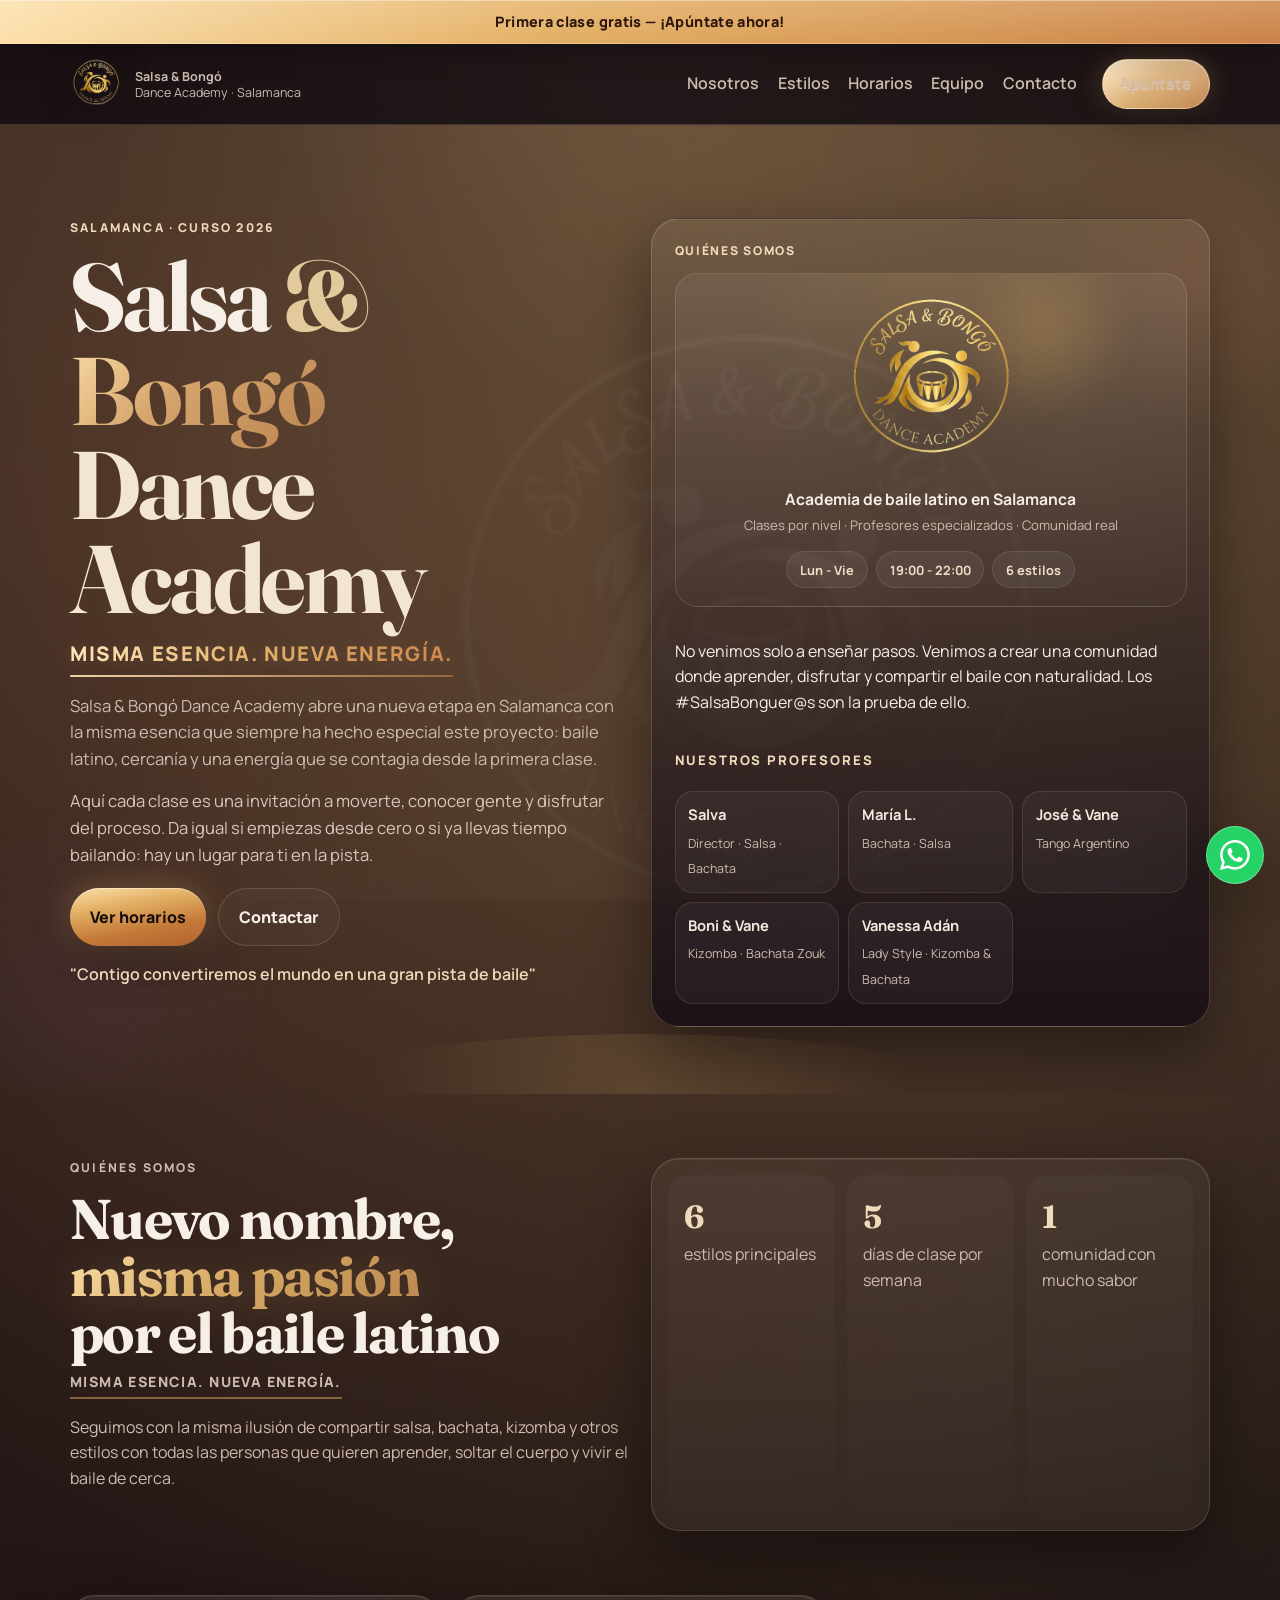
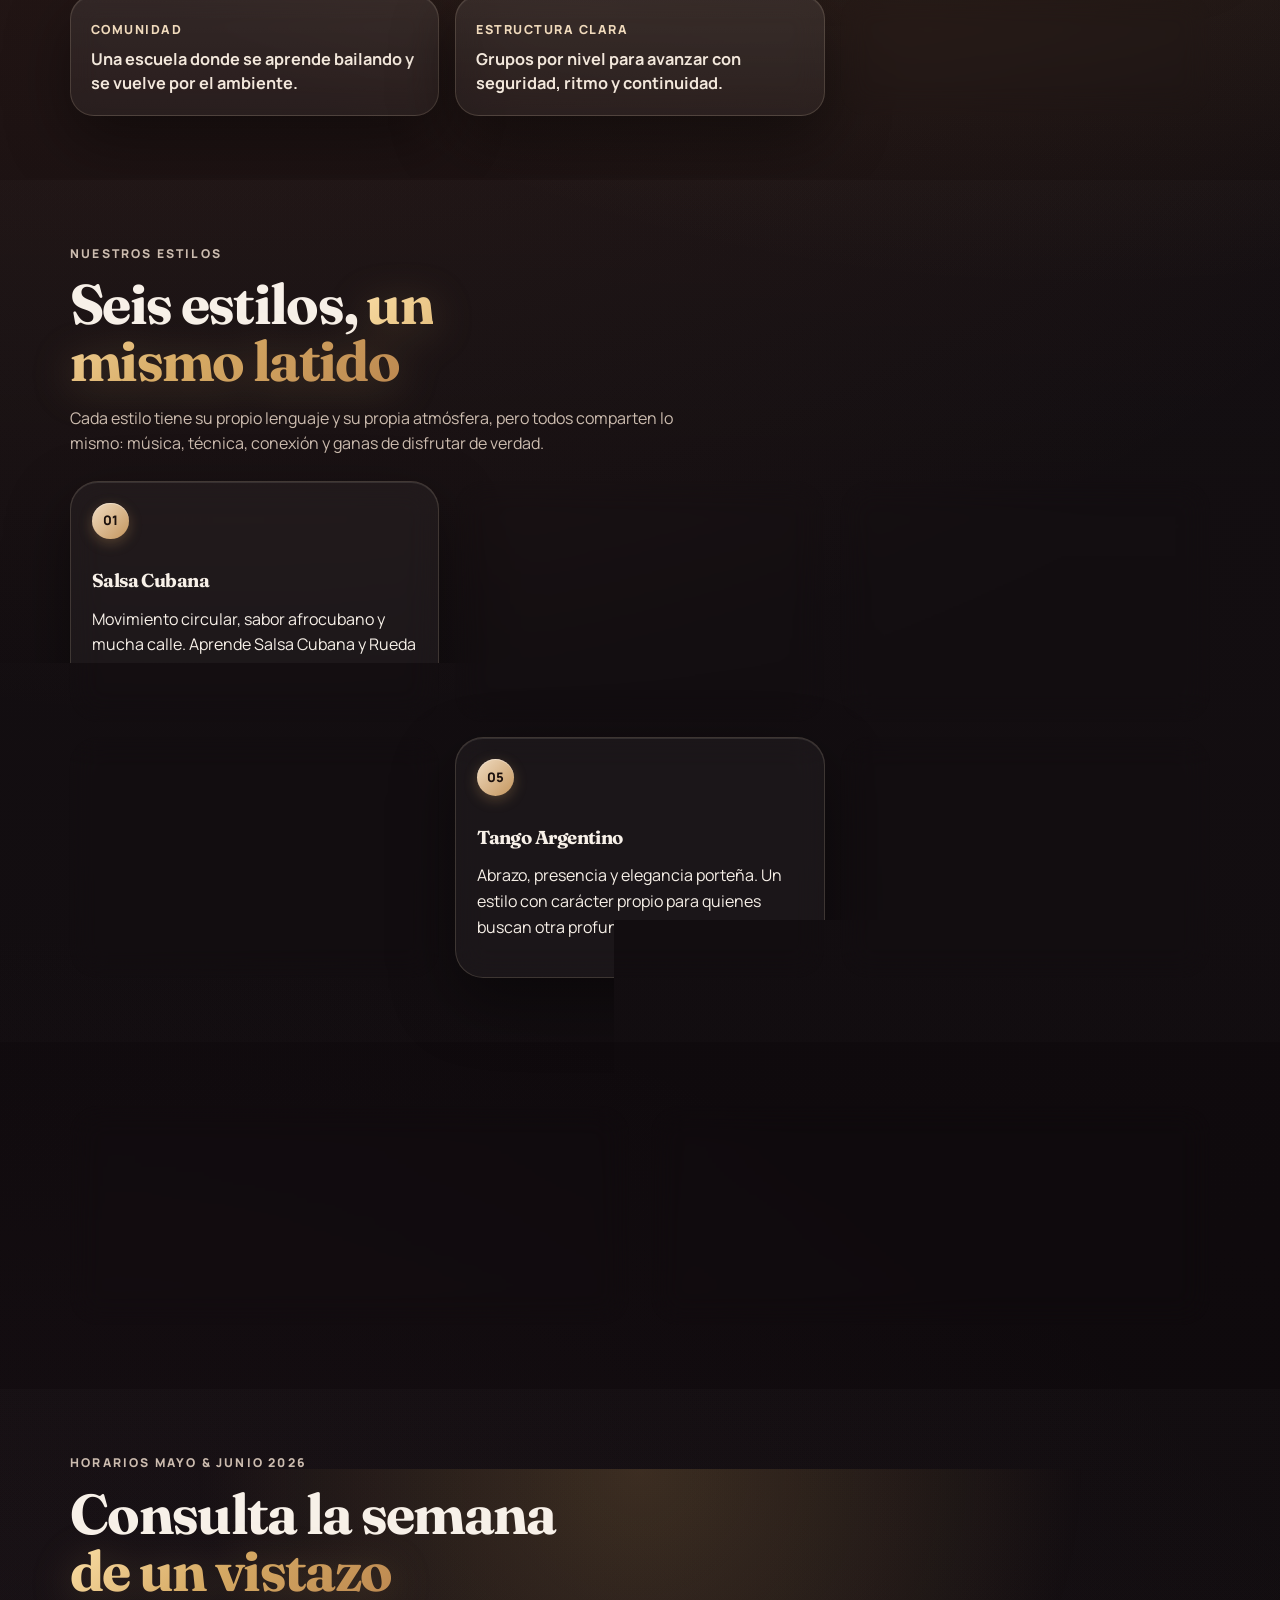
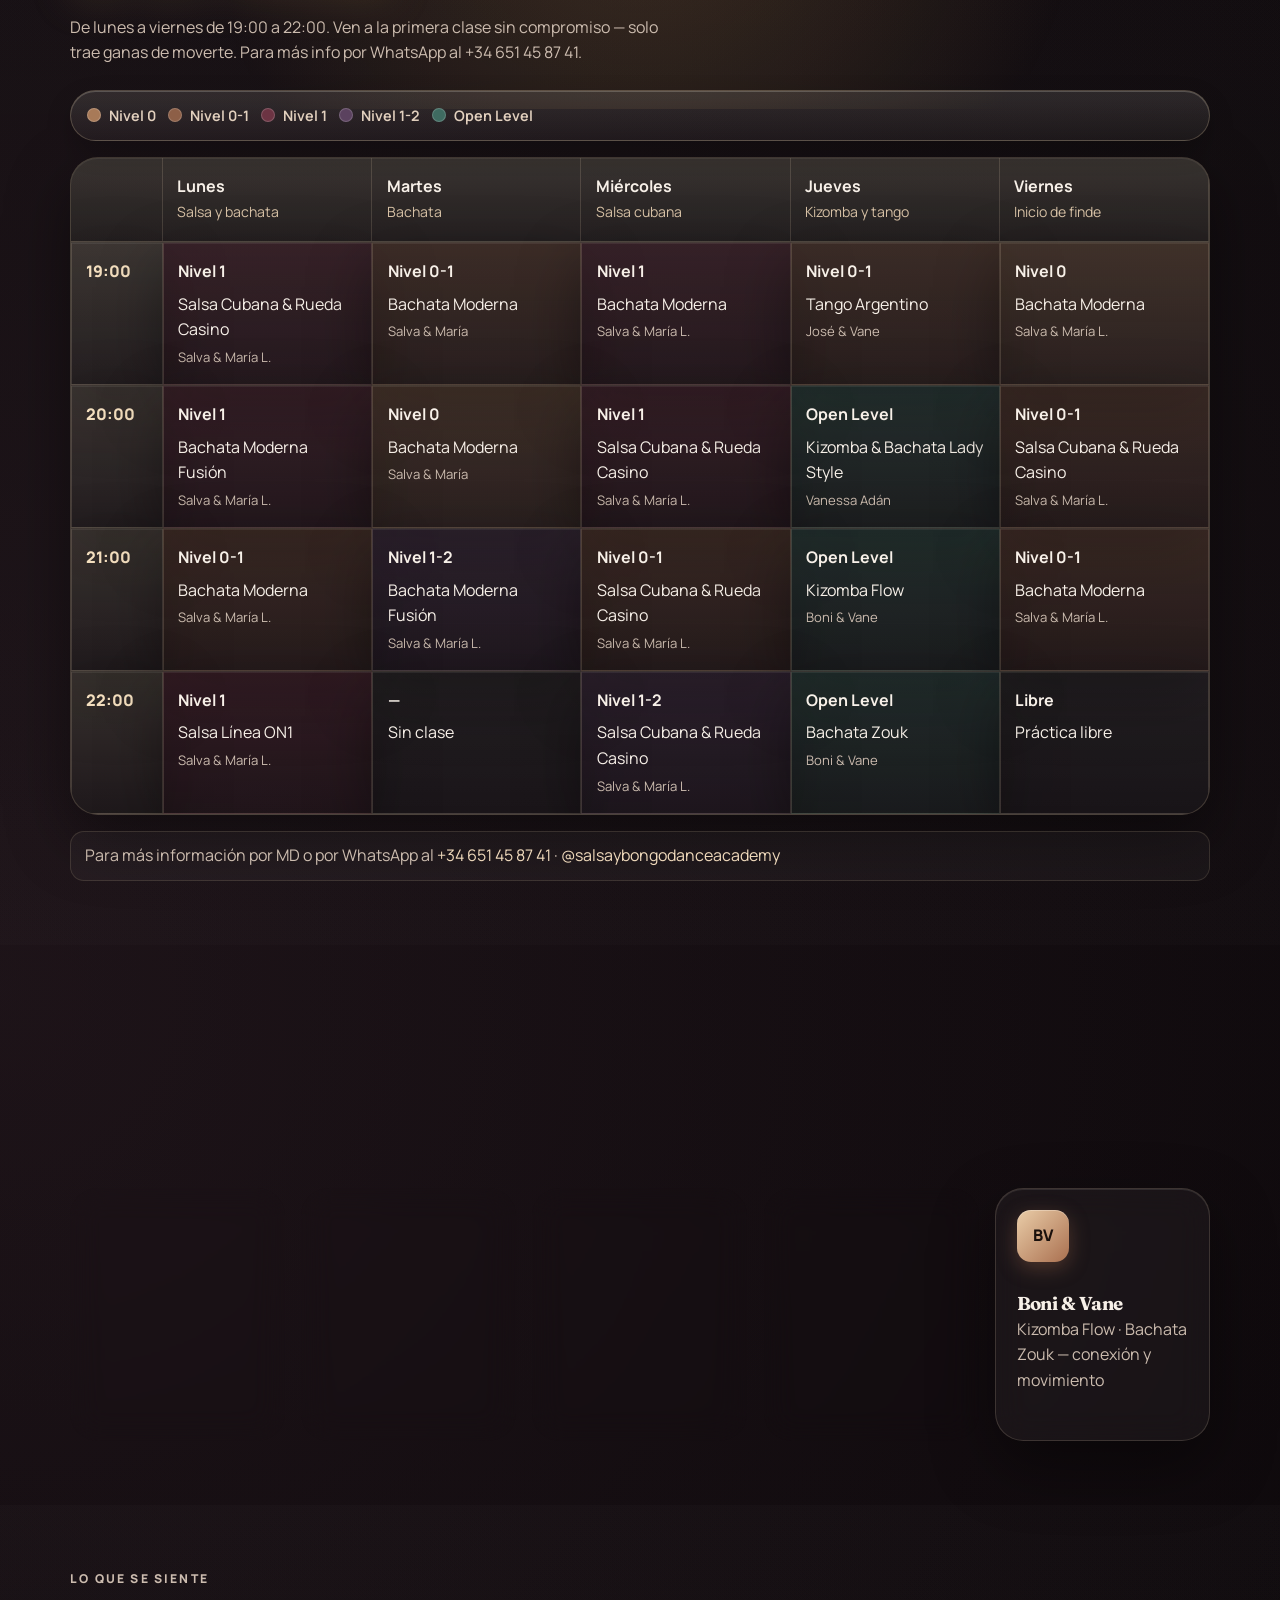
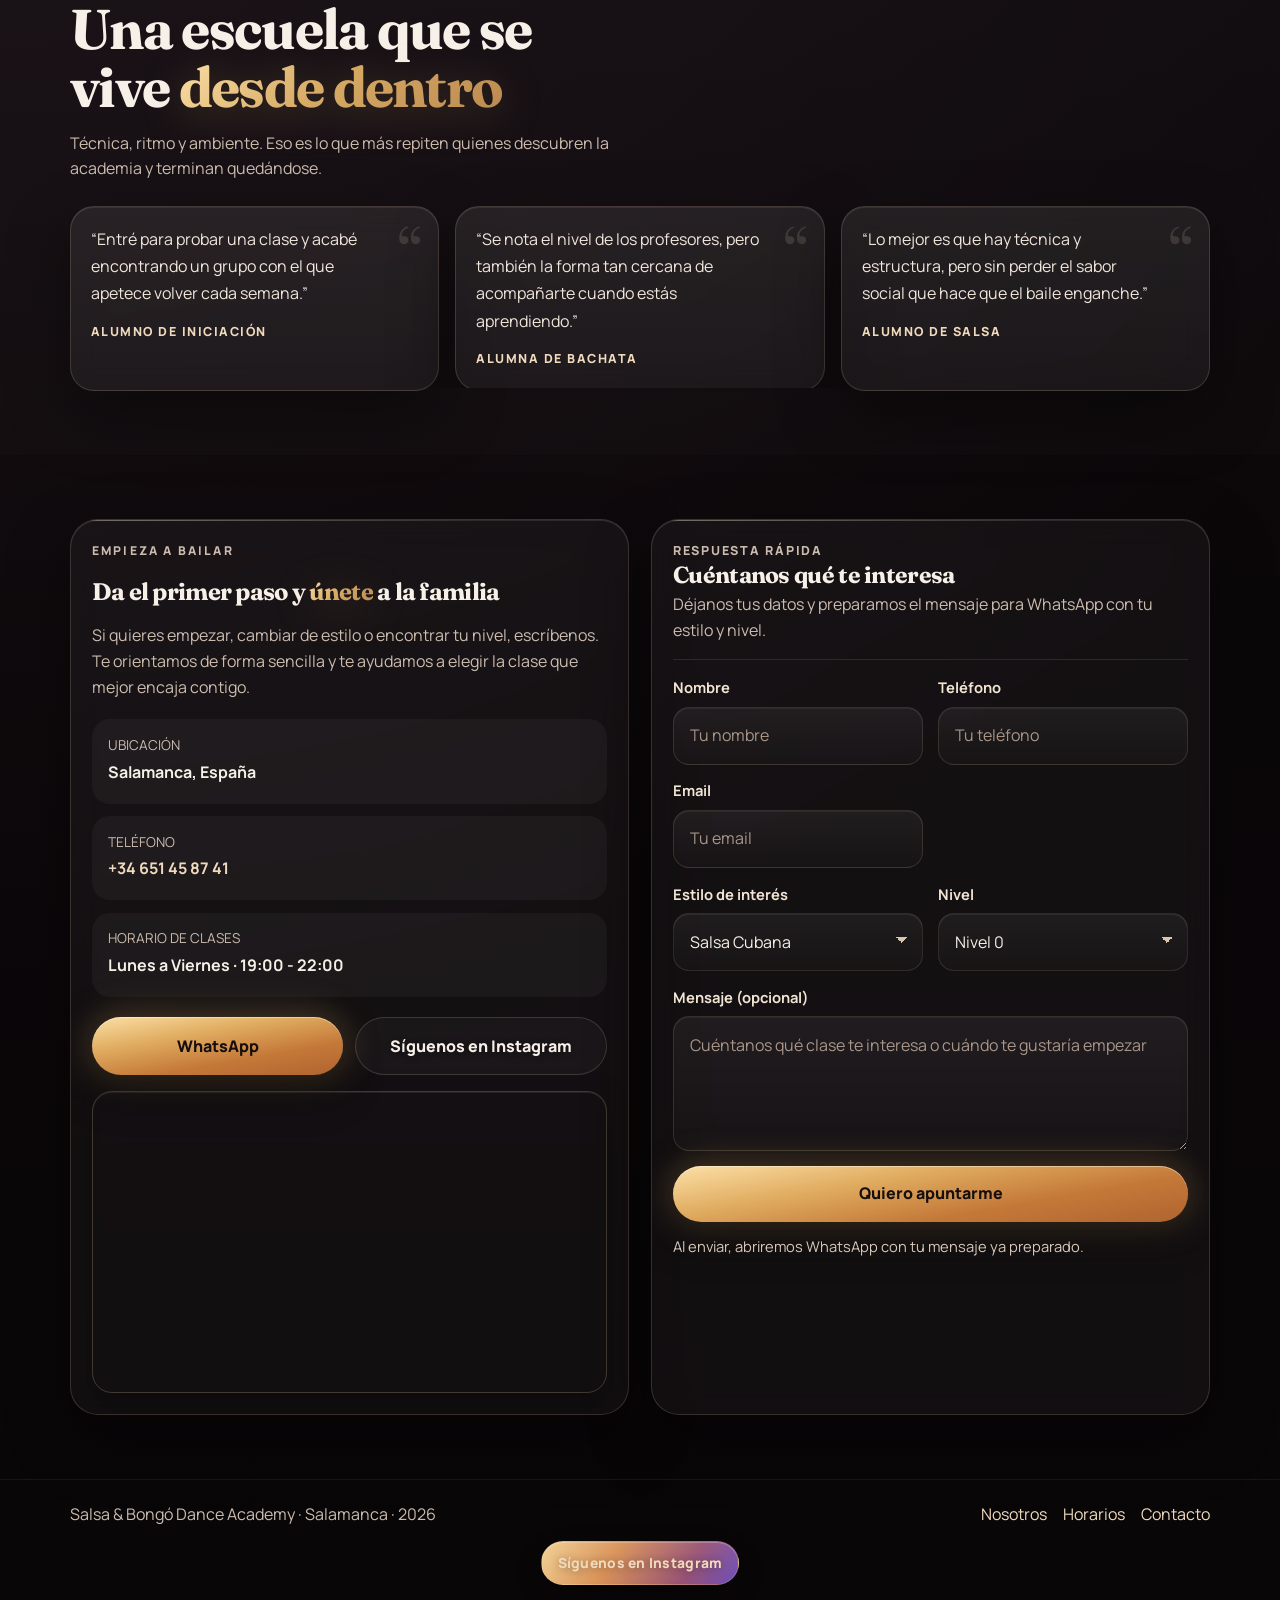
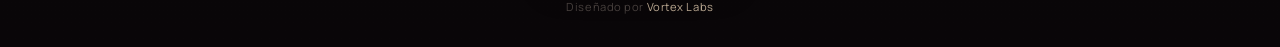
==== index.html @ 8ae2910f "Reposition Instagram CTA and add subtle brand accent repeats" ====
<!DOCTYPE html>
<html lang="es">
<head>
  <meta charset="UTF-8" />
  <meta name="viewport" content="width=device-width, initial-scale=1.0" />
  <title>Salsa &amp; Bongó Dance Academy | Salsa, Bachata y Kizomba en Salamanca</title>
  <meta
    name="description"
    content="Salsa &amp; Bongó Dance Academy en Salamanca. Clases de salsa cubana, salsa en línea, bachata, kizomba, tango argentino y lady style. Consulta horarios y reserva por WhatsApp."
  />
  <meta name="theme-color" content="#120d10" />
  <meta property="og:title" content="Salsa &amp; Bongó Dance Academy" />
  <meta
    property="og:description"
    content="Nuevo nombre, mismo espíritu. Escuela de baile latino en Salamanca con horarios reales, profesorado especializado y una comunidad que engancha."
  />
  <meta property="og:type" content="website" />
  <meta property="og:url" content="https://www.salsaybongodanceacademy.com/" />
  <meta property="og:site_name" content="Salsa &amp; Bongó Dance Academy" />
  <meta property="og:locale" content="es_ES" />
  <meta name="twitter:card" content="summary_large_image" />
  <meta name="twitter:title" content="Salsa &amp; Bongó Dance Academy" />
  <meta
    name="twitter:description"
    content="Escuela de baile latino en Salamanca con horarios reales, profesorado especializado y una comunidad que engancha."
  />
  <link rel="canonical" href="https://www.salsaybongodanceacademy.com/" />
  <link rel="icon" type="image/png" sizes="32x32" href="favicon-32x32.png" />
  <link rel="icon" type="image/png" sizes="16x16" href="favicon-16x16.png" />
  <link rel="apple-touch-icon" sizes="180x180" href="apple-touch-icon.png" />
  <link rel="preconnect" href="https://fonts.googleapis.com" />
  <link rel="preconnect" href="https://fonts.gstatic.com" crossorigin />
  <link
    href="https://fonts.googleapis.com/css2?family=Fraunces:opsz,wght@9..144,600;9..144,700&family=Manrope:wght@400;500;600;700;800&display=swap"
    rel="stylesheet"
  />
  <link rel="stylesheet" href="styles.css" />
  <script type="application/ld+json">
    {
      "@context": "https://schema.org",
      "@type": "DanceSchool",
      "name": "Salsa & Bongó Dance Academy",
      "url": "https://www.salsaybongodanceacademy.com/",
      "telephone": "+34 651 45 87 41",
      "address": {
        "@type": "PostalAddress",
        "addressLocality": "Salamanca",
        "addressCountry": "ES"
      },
      "sameAs": [
        "https://www.instagram.com/salsaybongodanceacademy/"
      ]
    }
  </script>
</head>
<body id="top">
  <div class="site-shell">
    <a class="announcement-bar" href="#contacto">Primera clase gratis — ¡Apúntate ahora!</a>

    <header class="site-header">
      <div class="container header-inner">
        <a class="brand" href="#top" aria-label="Salsa y Bongó Dance Academy">
          <img class="brand-logo" src="images/logo.png" alt="Logo Salsa &amp; Bongó Dance Academy" />
          <span class="brand-copy">
            <strong>
              <span class="brand-salsa">Salsa</span>
              <span class="brand-and">&amp;</span>
              <span class="brand-bongo">Bongó</span>
            </strong>
            <span>Dance Academy · Salamanca</span>
          </span>
        </a>

        <button class="menu-toggle" id="menu-toggle" aria-expanded="false" aria-controls="site-nav" aria-label="Abrir menú">
          <span></span>
          <span></span>
          <span></span>
        </button>

        <nav class="site-nav" id="site-nav">
          <a href="#nosotros">Nosotros</a>
          <a href="#estilos">Estilos</a>
          <a href="#horarios">Horarios</a>
          <a href="#equipo">Equipo</a>
          <a href="#contacto">Contacto</a>
          <a class="header-cta" href="#contacto">Apúntate</a>
        </nav>
      </div>
    </header>

    <main>
      <section class="hero">
        <div class="orb orb-one"></div>
        <div class="orb orb-two"></div>

        <div class="container hero-grid">
          <div class="hero-copy reveal-up">
            <p class="eyebrow">SALAMANCA · CURSO 2026</p>
            <h1>
              <span class="hero-salsa">Salsa</span>
              <span class="hero-and">&amp;</span>
              <span class="hero-bongo">Bongó</span><br />
              <span class="hero-academy">Dance Academy</span>
            </h1>
            <p class="hero-tagline">Misma esencia. Nueva energía.</p>
            <p class="lead">
              Salsa &amp; Bongó Dance Academy abre una nueva etapa en Salamanca con la misma esencia que siempre ha hecho especial este proyecto: baile latino, cercanía y una energía que se contagia desde la primera clase.
            </p>
            <p class="lead secondary-lead">
              Aquí cada clase es una invitación a moverte, conocer gente y disfrutar del proceso. Da igual si empiezas desde cero o si ya llevas tiempo bailando: hay un lugar para ti en la pista.
            </p>

            <div class="hero-actions">
              <a class="button" href="#horarios">Ver horarios</a>
              <a class="button secondary" href="#contacto">Contactar</a>
            </div>

            <p class="hero-quote">&quot;Contigo convertiremos el mundo en una gran pista de baile&quot;</p>
          </div>

          <aside class="hero-panel reveal-up reveal-delay-1">
            <p class="panel-label">QUIÉNES SOMOS</p>
            <div class="hero-signature-stage">
              <div class="hero-stage-glow"></div>
              <img src="images/logo.png" alt="Emblema Salsa &amp; Bongó Dance Academy" />
              <div class="hero-stage-copy">
                <strong>Academia de baile latino en Salamanca</strong>
                <span>Clases por nivel · Profesores especializados · Comunidad real</span>
              </div>
              <div class="hero-stage-chips">
                <span>Lun - Vie</span>
                <span>19:00 - 22:00</span>
                <span>6 estilos</span>
              </div>
            </div>
            <div class="hero-highlights">
              <p>
                No venimos solo a enseñar pasos. Venimos a crear una comunidad donde aprender, disfrutar y compartir el baile con naturalidad. Los #SalsaBonguer@s son la prueba de ello.
              </p>
              <p class="hero-teachers-label">Nuestros profesores</p>
              <div class="hero-teachers">
                <article class="hero-teacher-card">
                  <strong>Salva</strong>
                  <span>Director · Salsa · Bachata</span>
                </article>
                <article class="hero-teacher-card">
                  <strong>María L.</strong>
                  <span>Bachata · Salsa</span>
                </article>
                <article class="hero-teacher-card">
                  <strong>José &amp; Vane</strong>
                  <span>Tango Argentino</span>
                </article>
                <article class="hero-teacher-card">
                  <strong>Boni &amp; Vane</strong>
                  <span>Kizomba · Bachata Zouk</span>
                </article>
                <article class="hero-teacher-card">
                  <strong>Vanessa Adán</strong>
                  <span>Lady Style · Kizomba &amp; Bachata</span>
                </article>
              </div>
            </div>
          </aside>
        </div>
      </section>

      <section class="section intro-section" id="nosotros">
        <div class="container intro-grid">
          <div class="section-heading reveal-up">
            <p class="eyebrow">QUIÉNES SOMOS</p>
            <h2>Nuevo nombre, <span class="heading-accent">misma pasión</span> por el baile latino</h2>
            <p class="section-motto">Misma esencia. Nueva energía.</p>
            <p>
              Seguimos con la misma ilusión de compartir salsa, bachata, kizomba y otros estilos con todas las personas que quieren aprender, soltar el cuerpo y vivir el baile de cerca.
            </p>
          </div>

          <div class="stats-card reveal-up reveal-delay-1">
            <div>
              <strong>6</strong>
              <span>estilos principales</span>
            </div>
            <div>
              <strong>5</strong>
              <span>días de clase por semana</span>
            </div>
            <div>
              <strong>1</strong>
              <span>comunidad con mucho sabor</span>
            </div>
          </div>
        </div>
      </section>

      <section class="section trust-strip-section">
        <div class="container trust-strip reveal-up">
          <article class="trust-item">
            <span class="trust-label">Comunidad</span>
            <strong>Una escuela donde se aprende bailando y se vuelve por el ambiente.</strong>
          </article>
          <article class="trust-item">
            <span class="trust-label">Estructura clara</span>
            <strong>Grupos por nivel para avanzar con seguridad, ritmo y continuidad.</strong>
          </article>
          <article class="trust-item">
            <span class="trust-label">Profesores</span>
            <strong>Especialistas distintos para salsa, bachata, kizomba, tango y lady style.</strong>
          </article>
        </div>
      </section>



      <section class="section section-alt" id="estilos">
        <div class="container">
          <div class="section-heading narrow reveal-up">
            <p class="eyebrow">NUESTROS ESTILOS</p>
            <h2>Seis estilos, <span class="heading-accent">un mismo latido</span></h2>
            <p>
              Cada estilo tiene su propio lenguaje y su propia atmósfera, pero todos comparten lo mismo: música, técnica, conexión y ganas de disfrutar de verdad.
            </p>
          </div>

          <div class="styles-grid">
            <article class="style-card accent-sand reveal-up">
              <span class="style-number">01</span>
              <h3>Salsa Cubana</h3>
              <p>Movimiento circular, sabor afrocubano y mucha calle. Aprende Salsa Cubana y Rueda de Casino con base sólida y buen ambiente.</p>
            </article>

            <article class="style-card accent-coral reveal-up reveal-delay-1">
              <span class="style-number">02</span>
              <h3>Salsa Línea ON1</h3>
              <p>Elegancia, limpieza y musicalidad en línea. El estilo New York On1 para quienes quieren precisión sin perder sabor.</p>
            </article>

            <article class="style-card accent-gold reveal-up reveal-delay-2">
              <span class="style-number">03</span>
              <h3>Bachata Moderna</h3>
              <p>Trabajo de conexión, musicalidad y estilo dentro de una bachata moderna actual, accesible y llena de matices.</p>
            </article>

            <article class="style-card accent-wine reveal-up">
              <span class="style-number">04</span>
              <h3>Kizomba &amp; Flow</h3>
              <p>Kizomba Flow y Bachata Zouk para quienes disfrutan del movimiento suave, el control corporal y una conexión más envolvente.</p>
            </article>

            <article class="style-card accent-sand reveal-up reveal-delay-1">
              <span class="style-number">05</span>
              <h3>Tango Argentino</h3>
              <p>Abrazo, presencia y elegancia porteña. Un estilo con carácter propio para quienes buscan otra profundidad en el baile.</p>
            </article>

            <article class="style-card accent-coral reveal-up reveal-delay-2">
              <span class="style-number">06</span>
              <h3>Lady Style</h3>
              <p>Técnica femenina, expresión y styling para trabajar presencia y confianza en movimiento junto a Vanessa Adán.</p>
            </article>
          </div>
        </div>
      </section>

      <section class="section offer-section">
        <div class="container offer-grid">
          <article class="offer-card reveal-up">
            <p class="eyebrow">NUESTRA PROPUESTA</p>
            <h2>Un espacio donde <span class="heading-accent">todos bailan</span></h2>
            <p>
              Tanto si empiezas ahora como si ya llevas recorrido, en Salsa &amp; Bongó encontrarás clases bien guiadas, grupos por nivel y una escuela pensada para disfrutar del proceso.
            </p>
          </article>

          <article class="offer-card reveal-up reveal-delay-1">
            <ul class="offer-list">
              <li>Clases de lunes a viernes de 19:00 a 22:00.</li>
              <li>Cinco profesores especializados en sus estilos.</li>
              <li>Grupos por nivel: del 0 al open, todos tienen su sitio.</li>
              <li>Una comunidad real — los #SalsaBonguer@s te esperan.</li>
            </ul>
          </article>
        </div>
      </section>

      <section class="section section-alt" id="horarios">
        <div class="container schedule-section">
          <div class="section-heading narrow reveal-up">
            <p class="eyebrow">HORARIOS MAYO &amp; JUNIO 2026</p>
            <h2>Consulta la semana <span class="heading-accent">de un vistazo</span></h2>
            <p>
              De lunes a viernes de 19:00 a 22:00. Ven a la primera clase sin compromiso — solo trae ganas de moverte. Para más info por WhatsApp al <a href="https://wa.me/34651458741" target="_blank" rel="noreferrer">+34 651 45 87 41</a>.
            </p>
          </div>

          <div class="schedule-legend reveal-up reveal-delay-1">
            <div class="legend-item"><span class="legend-color level-0"></span><span>Nivel 0</span></div>
            <div class="legend-item"><span class="legend-color level-01"></span><span>Nivel 0-1</span></div>
            <div class="legend-item"><span class="legend-color level-1"></span><span>Nivel 1</span></div>
            <div class="legend-item"><span class="legend-color level-12"></span><span>Nivel 1-2</span></div>
            <div class="legend-item"><span class="legend-color level-open"></span><span>Open Level</span></div>
          </div>

          <div class="schedule-toolbar" role="tablist" aria-label="Seleccionar día"></div>
          <div class="mobile-schedule" id="mobile-schedule"></div>

          <div class="desktop-schedule-wrap">
            <div class="desktop-schedule" id="desktop-schedule"></div>
          </div>

          <p class="schedule-note">
            Para más información por MD o por WhatsApp al <a href="https://wa.me/34651458741" target="_blank" rel="noreferrer">+34 651 45 87 41</a> ·
            <a href="https://www.instagram.com/salsaybongodanceacademy/" target="_blank" rel="noreferrer">@salsaybongodanceacademy</a>
          </p>
        </div>
      </section>

      <section class="section" id="equipo">
        <div class="container">
          <div class="section-heading narrow reveal-up">
            <p class="eyebrow">EL EQUIPO</p>
            <h2>Nuestros <span class="heading-accent">profesores</span></h2>
            <p>
              Un equipo que enseña con criterio, experiencia y cercanía para que cada clase tenga nivel, ritmo y una atmósfera que invita a volver.
            </p>
          </div>

          <div class="team-grid">
            <article class="team-card reveal-up">
              <div class="team-badge">S</div>
              <h3>Salva</h3>
              <p>Director de la academia · Salsa Cubana · Salsa ON1 · Bachata</p>
            </article>

            <article class="team-card reveal-up reveal-delay-1">
              <div class="team-badge">ML</div>
              <h3>María L.</h3>
              <p>Bachata Moderna · Salsa Cubana · Rueda de Casino</p>
            </article>

            <article class="team-card reveal-up reveal-delay-2">
              <div class="team-badge">JV</div>
              <h3>José &amp; Vane</h3>
              <p>Tango Argentino · Pasión y elegancia porteña</p>
            </article>

            <article class="team-card reveal-up reveal-delay-1">
              <div class="team-badge">VA</div>
              <h3>Vanessa Adán</h3>
              <p>Lady Style · Kizomba · Bachata — técnica y expresividad</p>
            </article>

            <article class="team-card reveal-up reveal-delay-2">
              <div class="team-badge">BV</div>
              <h3>Boni &amp; Vane</h3>
              <p>Kizomba Flow · Bachata Zouk — conexión y movimiento</p>
            </article>
          </div>
        </div>
      </section>

      <section class="section section-alt testimonials-section" id="opiniones">
        <div class="container">
          <div class="section-heading narrow reveal-up">
            <p class="eyebrow">LO QUE SE SIENTE</p>
            <h2>Una escuela que se vive <span class="heading-accent">desde dentro</span></h2>
            <p>
              Técnica, ritmo y ambiente. Eso es lo que más repiten quienes descubren la academia y terminan quedándose.
            </p>
          </div>

          <div class="testimonials-grid">
            <article class="testimonial-card reveal-up">
              <p class="testimonial-quote">“Entré para probar una clase y acabé encontrando un grupo con el que apetece volver cada semana.”</p>
              <span class="testimonial-meta">Alumno de iniciación</span>
            </article>

            <article class="testimonial-card reveal-up reveal-delay-1">
              <p class="testimonial-quote">“Se nota el nivel de los profesores, pero también la forma tan cercana de acompañarte cuando estás aprendiendo.”</p>
              <span class="testimonial-meta">Alumna de bachata</span>
            </article>

            <article class="testimonial-card reveal-up reveal-delay-2">
              <p class="testimonial-quote">“Lo mejor es que hay técnica y estructura, pero sin perder el sabor social que hace que el baile enganche.”</p>
              <span class="testimonial-meta">Alumno de salsa</span>
            </article>
          </div>
        </div>
      </section>

      <section class="section contact-section" id="contacto">
        <div class="container contact-layout">
          <article class="contact-panel reveal-up">
            <p class="eyebrow">EMPIEZA A BAILAR</p>
            <h2>Da el primer paso y <span class="heading-accent">únete</span> a la familia</h2>
            <p>
              Si quieres empezar, cambiar de estilo o encontrar tu nivel, escríbenos. Te orientamos de forma sencilla y te ayudamos a elegir la clase que mejor encaja contigo.
            </p>

            <div class="contact-points">
              <div>
                <span>UBICACIÓN</span>
                <strong>Salamanca, España</strong>
              </div>
              <div>
                <span>TELÉFONO</span>
                <strong><a href="https://wa.me/34651458741" target="_blank" rel="noreferrer">+34 651 45 87 41</a></strong>
              </div>
              <div>
                <span>HORARIO DE CLASES</span>
                <strong>Lunes a Viernes · 19:00 - 22:00</strong>
              </div>
            </div>

            <div class="contact-links">
              <a class="button" href="https://wa.me/34651458741" target="_blank" rel="noreferrer">WhatsApp</a>
              <a class="button secondary instagram-cta" href="https://www.instagram.com/salsaybongodanceacademy/" target="_blank" rel="noreferrer">Síguenos en Instagram</a>
            </div>

            <div class="map-embed-wrap" aria-label="Mapa de Salamanca, España">
              <iframe src="https://www.google.com/maps?q=Salamanca,+España&output=embed" width="100%" height="300" style="border:0;" allowfullscreen="" loading="lazy"></iframe>
            </div>
          </article>

          <article class="form-panel reveal-up reveal-delay-1">
            <div class="form-intro">
              <p class="form-kicker">Respuesta rápida</p>
              <h3>Cuéntanos qué te interesa</h3>
              <p>Déjanos tus datos y preparamos el mensaje para WhatsApp con tu estilo y nivel.</p>
            </div>
            <form id="contact-form" class="contact-form">
              <label>
                <span>Nombre</span>
                <input type="text" id="name" name="name" placeholder="Tu nombre" required />
              </label>

              <label>
                <span>Teléfono</span>
                <input type="tel" id="phone" name="phone" placeholder="Tu teléfono" required />
              </label>

              <label>
                <span>Email</span>
                <input type="email" id="email" name="email" placeholder="Tu email" />
              </label>

              <div class="form-row form-row-split full-width">
                <label>
                  <span>Estilo de interés</span>
                  <select id="style" name="style">
                    <option value="Salsa Cubana">Salsa Cubana</option>
                    <option value="Salsa Línea ON1">Salsa Línea ON1</option>
                    <option value="Bachata Moderna">Bachata Moderna</option>
                    <option value="Kizomba &amp; Flow">Kizomba &amp; Flow</option>
                    <option value="Tango Argentino">Tango Argentino</option>
                    <option value="Lady Style">Lady Style</option>
                  </select>
                </label>

                <label>
                  <span>Nivel</span>
                  <select id="level" name="level">
                    <option value="Nivel 0">Nivel 0</option>
                    <option value="Nivel 0-1">Nivel 0-1</option>
                    <option value="Nivel 1">Nivel 1</option>
                    <option value="Nivel 1-2">Nivel 1-2</option>
                    <option value="Open Level">Open Level</option>
                  </select>
                </label>
              </div>

              <label class="full-width">
                <span>Mensaje (opcional)</span>
                <textarea id="message" name="message" rows="4" placeholder="Cuéntanos qué clase te interesa o cuándo te gustaría empezar"></textarea>
              </label>

              <button class="button full-width" type="submit">Quiero apuntarme</button>
            </form>
            <p class="form-note" id="form-note">Al enviar, abriremos WhatsApp con tu mensaje ya preparado.</p>
          </article>
        </div>
      </section>
    </main>

    <a class="floating-wa" href="https://wa.me/34651458741?text=Hola%20Salsa%20%26%20Bong%C3%B3%20Dance%20Academy%2C%20quiero%20m%C3%A1s%20informaci%C3%B3n%20sobre%20las%20clases." target="_blank" rel="noreferrer" aria-label="Abrir WhatsApp"><svg class="wa-icon" viewBox="0 0 16 16" aria-hidden="true" focusable="false"><path fill="currentColor" d="M13.601 2.326A7.85 7.85 0 0 0 7.994 0C3.627 0 .068 3.558.064 7.926c0 1.399.366 2.76 1.057 3.965L0 16l4.204-1.102a7.9 7.9 0 0 0 3.79.965h.004c4.368 0 7.926-3.558 7.93-7.93A7.9 7.9 0 0 0 13.6 2.326zM7.994 14.521a6.6 6.6 0 0 1-3.356-.92l-.24-.144-2.494.654.666-2.433-.156-.251a6.56 6.56 0 0 1-1.007-3.505c0-3.626 2.957-6.584 6.591-6.584a6.56 6.56 0 0 1 4.66 1.931 6.56 6.56 0 0 1 1.928 4.66c-.004 3.639-2.961 6.592-6.592 6.592m3.615-4.934c-.197-.099-1.17-.578-1.353-.646-.182-.065-.315-.099-.445.099-.133.197-.513.646-.627.775-.114.133-.232.148-.43.05-.197-.1-.836-.308-1.592-.985-.59-.525-.985-1.175-1.103-1.372-.114-.198-.011-.304.088-.403.087-.088.197-.232.296-.346.1-.114.133-.198.198-.33.065-.134.034-.248-.015-.347-.05-.099-.445-1.076-.612-1.47-.16-.389-.323-.335-.445-.34-.114-.007-.247-.007-.38-.007a.73.73 0 0 0-.529.247c-.182.198-.691.677-.691 1.654s.71 1.916.81 2.049c.098.133 1.394 2.132 3.383 2.992.47.205.84.326 1.129.418.475.152.904.129 1.246.08.38-.058 1.171-.48 1.338-.943.164-.464.164-.86.114-.943-.049-.084-.182-.133-.38-.232" /></svg></a>

    <footer class="site-footer">
      <div class="container footer-inner">
        <p class="footer-meta">Salsa &amp; Bongó Dance Academy · Salamanca · <span id="year"></span></p>
        <nav class="footer-nav">
          <a href="#nosotros">Nosotros</a>
          <a href="#horarios">Horarios</a>
          <a href="#contacto">Contacto</a>
        </nav>
        <a class="footer-instagram-cta" href="https://www.instagram.com/salsaybongodanceacademy/" target="_blank" rel="noreferrer">Síguenos en Instagram</a>
        <p class="footer-credit"><span>Diseñado por</span> <a href="https://vortexlabs.ch" target="_blank" rel="noopener noreferrer">Vortex Labs</a></p>
      </div>
    </footer>
  </div>

  <script src="script.js"></script>
</body>
</html>
---- styles.css ----
:root {
  --announce-h: 44px;
  --bg: #120d10;
  --bg-deep: #090608;
  --surface: rgba(255, 248, 240, 0.045);
  --surface-strong: rgba(28, 16, 20, 0.95);
  --surface-soft: rgba(255, 255, 255, 0.035);
  --text: #f7f0e8;
  --muted: #ccbcaf;
  --line: rgba(219, 198, 171, 0.18);
  --gold: #d4ae6c;
  --sand: #f0dabc;
  --coral: #b5704e;
  --wine: #5e3248;
  --emerald: #2e5a50;
  --plum: #4e3d5c;
  --champagne: #b89060;
  --shadow: 0 24px 64px rgba(0, 0, 0, 0.42);
  --radius: 28px;
  --radius-sm: 18px;
}

* {
  box-sizing: border-box;
}

html {
  scroll-behavior: smooth;
  scroll-padding-top: calc(88px + var(--announce-h));
}

body {
  margin: 0;
  font-family: "Manrope", "Segoe UI", sans-serif;
  background:
    radial-gradient(circle at 84% 4%, rgba(220, 178, 108, 0.32), transparent 26%),
    radial-gradient(circle at 16% 8%, rgba(185, 108, 74, 0.26), transparent 30%),
    radial-gradient(circle at left 65%, rgba(88, 58, 72, 0.22), transparent 38%),
    linear-gradient(180deg, #120d10 0%, #0f0a0d 44%, #090608 100%);
  color: var(--text);
  line-height: 1.6;
}

a,
button,
input,
select,
textarea {
  font: inherit;
}

a {
  color: inherit;
  text-decoration: none;
}

img {
  display: block;
  max-width: 100%;
}

button,
input,
select,
textarea {
  border: 0;
}

button {
  cursor: pointer;
}

.site-shell {
  position: relative;
  min-height: 100vh;
}

.site-shell::before {
  content: "";
  position: fixed;
  inset: 0;
  pointer-events: none;
  background:
    linear-gradient(90deg, transparent, rgba(240, 220, 188, 0.045), transparent),
    radial-gradient(circle at top, rgba(220, 178, 108, 0.16), transparent 36%);
  opacity: 0.92;
}

.container {
  width: min(1140px, calc(100% - 1.4rem));
  margin: 0 auto;
}

.announcement-bar {
  position: sticky;
  top: 0;
  z-index: 42;
  display: flex;
  align-items: center;
  justify-content: center;
  height: var(--announce-h);
  padding: 0 0.9rem;
  background:
    linear-gradient(180deg, rgba(255, 246, 226, 0.2), rgba(255, 246, 226, 0.02)) padding-box,
    linear-gradient(120deg, #fce1ad 0%, #e2ac60 45%, #c97f44 100%);
  color: #2c160d;
  font-size: 0.84rem;
  font-weight: 850;
  letter-spacing: 0.025em;
  border-bottom: 1px solid rgba(255, 232, 198, 0.36);
  box-shadow: 0 10px 26px rgba(0, 0, 0, 0.25), inset 0 1px 0 rgba(255, 255, 255, 0.38);
  white-space: nowrap;
  overflow: hidden;
  text-overflow: ellipsis;
}

.site-header {
  position: sticky;
  top: var(--announce-h);
  z-index: 30;
  background: rgba(18, 12, 18, 0.82);
  backdrop-filter: blur(16px);
  border-bottom: 1px solid var(--line);
}

.header-inner {
  min-height: 80px;
  display: flex;
  align-items: center;
  justify-content: space-between;
  gap: 1rem;
}

.brand {
  display: inline-flex;
  align-items: center;
  gap: 0.8rem;
  min-width: 0;
}

.brand-logo {
  width: 52px;
  height: 52px;
  object-fit: contain;
  filter: drop-shadow(0 10px 22px rgba(0, 0, 0, 0.28));
}

.brand-copy {
  display: grid;
  gap: 0.08rem;
  line-height: 1.1;
}

.brand-copy strong {
  font-size: 0.96rem;
}

.brand-salsa {
  color: #f6efe8;
}

.brand-and {
  color: var(--sand);
}

.brand-bongo {
  color: var(--gold);
}

.brand-copy span {
  color: var(--muted);
  font-size: 0.78rem;
}

.menu-toggle {
  width: 46px;
  height: 46px;
  display: inline-flex;
  flex-direction: column;
  align-items: center;
  justify-content: center;
  gap: 4px;
  border-radius: 14px;
  background: rgba(255, 255, 255, 0.04);
  color: var(--text);
}

.menu-toggle span {
  width: 18px;
  height: 2px;
  background: currentColor;
  border-radius: 999px;
}

.site-nav {
  position: absolute;
  top: calc(100% + 8px);
  right: 0.7rem;
  left: 0.7rem;
  display: none;
  padding: 1rem;
  border-radius: 22px;
  border: 1px solid var(--line);
  background: rgba(16, 11, 16, 0.96);
  box-shadow: var(--shadow);
}

.site-nav.is-open {
  display: grid;
  gap: 0.85rem;
}

.site-nav a {
  color: var(--muted);
  font-weight: 600;
}

.header-cta {
  display: inline-flex;
  align-items: center;
  justify-content: center;
  min-height: 42px;
  padding: 0.72rem 1.12rem;
  border-radius: 999px;
  border: 1px solid rgba(255, 236, 206, 0.40);
  background:
    linear-gradient(180deg, rgba(255, 248, 238, 0.24), rgba(255, 248, 238, 0.01)) padding-box,
    linear-gradient(135deg, #fce4bc 0%, #d8ac70 44%, #c08450 100%);
  color: #2a160c;
  font-weight: 900;
  font-size: 0.95rem;
  letter-spacing: 0.03em;
  text-shadow: 0 1px 0 rgba(255, 255, 255, 0.34);
  white-space: nowrap;
  box-shadow:
    0 14px 28px rgba(0, 0, 0, 0.28),
    0 0 28px rgba(220, 175, 112, 0.26),
    inset 0 1px 0 rgba(255, 250, 244, 0.48);
  transition: transform 160ms ease, box-shadow 160ms ease, filter 160ms ease;
}

.variant-link {
  color: var(--sand);
}

.site-nav a:hover,
.site-nav a:focus-visible {
  color: var(--text);
}

.site-nav .header-cta:hover,
.site-nav .header-cta:focus-visible {
  color: #170f0d;
  transform: translateY(-1px);
  filter: saturate(1.06);
  box-shadow:
    0 18px 34px rgba(0, 0, 0, 0.32),
    0 0 32px rgba(220, 175, 112, 0.32),
    inset 0 1px 0 rgba(255, 250, 244, 0.56);
}

.hero {
  position: relative;
  overflow: clip;
  padding: 4.4rem 0 3rem;
  background: linear-gradient(180deg, rgba(255, 255, 255, 0.015), transparent 75%);
}

.hero::before {
  content: "";
  position: absolute;
  top: 50%;
  left: 50%;
  transform: translate(-34%, -46%);
  width: clamp(300px, 64vw, 660px);
  height: clamp(300px, 64vw, 660px);
  background: url('images/logo.png') center / contain no-repeat;
  opacity: 0.058;
  filter: blur(0.8px) saturate(0.2);
  pointer-events: none;
  z-index: 0;
}

.hero::after {
  content: "";
  position: absolute;
  inset: auto 10% -90px 10%;
  height: 160px;
  border-radius: 50%;
  background: radial-gradient(circle, rgba(220, 178, 108, 0.18), transparent 70%);
  pointer-events: none;
}

.orb {
  position: absolute;
  border-radius: 50%;
  filter: blur(6px);
  opacity: 0.52;
}

.orb-one {
  top: 1rem;
  right: -4rem;
  width: 18rem;
  height: 18rem;
  background: radial-gradient(circle, rgba(192, 120, 88, 0.38), transparent 70%);
}

.orb-two {
  left: -5rem;
  bottom: -4rem;
  width: 22rem;
  height: 22rem;
  background: radial-gradient(circle, rgba(100, 70, 108, 0.34), transparent 72%);
}

.hero-grid,
.intro-grid,
.offer-grid,
.contact-layout,
.footer-inner {
  display: grid;
  gap: 1.2rem;
}

.hero-grid {
  position: relative;
  z-index: 1;
}

.eyebrow {
  margin: 0 0 0.75rem;
  color: var(--sand);
  font-size: 0.76rem;
  font-weight: 800;
  letter-spacing: 0.18em;
  text-transform: uppercase;
}

h1,
h2,
h3 {
  font-family: "Fraunces", Georgia, serif;
  line-height: 0.98;
  letter-spacing: -0.03em;
}

.heading-accent {
  background: linear-gradient(135deg, #fce0a8, #d6aa64 46%, #bc8850 100%);
  -webkit-background-clip: text;
  background-clip: text;
  color: transparent;
  filter: drop-shadow(0 6px 20px rgba(214, 170, 100, 0.26));
}

.hero h1 {
  margin: 0;
  font-size: clamp(3.1rem, 13vw, 6rem);
}

.hero-salsa {
  color: #f6efe8;
}

.hero-and {
  color: #e2ca9c;
}

.hero-bongo {
  background: linear-gradient(135deg, #fce0a8, #d4a46c 44%, #bc8450 100%);
  -webkit-background-clip: text;
  background-clip: text;
  color: transparent;
}

.hero-academy {
  color: #f2e5d3;
}

.hero-tagline {
  margin: 0.75rem 0 0;
  width: fit-content;
  color: #f7e6c6;
  font-size: clamp(1.08rem, 2.8vw, 1.26rem);
  font-weight: 850;
  letter-spacing: 0.08em;
  text-transform: uppercase;
  background: linear-gradient(120deg, #ffe4b5 6%, #e1af64 50%, #cd8349 100%);
  -webkit-background-clip: text;
  background-clip: text;
  color: transparent;
  text-shadow: 0 1px 16px rgba(240, 218, 188, 0.15);
}

.hero-tagline::after {
  content: "";
  display: block;
  width: 100%;
  height: 2px;
  margin-top: 0.3rem;
  border-radius: 999px;
  background: linear-gradient(90deg, rgba(255, 228, 181, 0.9), rgba(205, 131, 73, 0.55));
}

.lead,
.section-heading p,
.offer-card p,
.team-card p,
.contact-panel p,
.schedule-note,
.form-note {
  color: var(--muted);
}

.lead {
  margin: 1rem 0 0;
  max-width: 41rem;
  font-size: 1.04rem;
}

.secondary-lead {
  max-width: 37rem;
  color: #d7c6b9;
}

.section-motto {
  margin: 0 0 0.72rem;
  width: fit-content;
  font-size: 0.88rem;
  font-weight: 850;
  letter-spacing: 0.1em;
  text-transform: uppercase;
  color: #f2d9af;
  border-bottom: 2px solid rgba(224, 172, 96, 0.5);
  padding-bottom: 0.22rem;
}

.hero-actions,
.contact-links {
  display: flex;
  flex-direction: column;
  gap: 0.75rem;
  margin-top: 1.25rem;
}

.contact-links {
  align-items: stretch;
}

.contact-links .button {
  width: 100%;
}

.button {
  display: inline-flex;
  align-items: center;
  justify-content: center;
  min-height: 50px;
  width: 100%;
  padding: 0.95rem 1.25rem;
  border-radius: 999px;
  background: linear-gradient(170deg, #fce0a8 0%, #e0ac60 34%, #c47838 68%, #b06430 100%);
  color: #170f0d;
  font-weight: 800;
  box-shadow:
    0 18px 42px rgba(0, 0, 0, 0.36),
    0 0 36px rgba(224, 172, 96, 0.36),
    inset 0 1px 0 rgba(255, 252, 240, 0.44);
  transition: transform 160ms ease, box-shadow 160ms ease, background 160ms ease;
}

.button.secondary {
  background: rgba(255, 255, 255, 0.03);
  color: var(--text);
  border: 1px solid var(--line);
  box-shadow: none;
}

.button:hover,
.button:focus-visible,
.floating-wa:hover {
  transform: translateY(-1px);
}

.button:hover,
.button:focus-visible {
  box-shadow:
    0 22px 46px rgba(0, 0, 0, 0.40),
    0 0 42px rgba(224, 172, 96, 0.44),
    inset 0 1px 0 rgba(255, 252, 240, 0.56);
}

.hero-quote {
  margin: 1rem 0 0;
  color: var(--sand);
  font-weight: 600;
  text-shadow: 0 1px 18px rgba(227, 204, 176, 0.1);
}

.hero-panel,
.stats-card,
.style-card,
.offer-card,
.team-card,
.contact-panel,
.form-panel,
.mobile-day-card,
.desktop-schedule,
.schedule-toolbar,
.schedule-cell,
.schedule-legend {
  border: 1px solid var(--line);
  background: rgba(255, 244, 234, 0.038);
  box-shadow: var(--shadow), inset 0 1px 0 rgba(255, 248, 240, 0.07);
}

.hero-panel,
.stats-card,
.style-card,
.offer-card,
.team-card,
.contact-panel,
.form-panel,
.desktop-schedule,
.schedule-toolbar,
.mobile-day-card,
.schedule-legend {
  border-radius: var(--radius);
}

.hero-panel {
  padding: 1.4rem;
  background: linear-gradient(180deg, rgba(255, 244, 232, 0.072), rgba(24, 15, 22, 0.90));
  border-color: rgba(219, 198, 171, 0.22);
}

.logo-showcase-section {
  padding-top: 1rem;
}

.logo-showcase {
  display: grid;
  gap: 1rem;
  padding: 1.2rem;
  border: 1px solid var(--line);
  border-radius: var(--radius);
  background:
    radial-gradient(circle at top right, rgba(199, 160, 106, 0.09), transparent 28%),
    linear-gradient(180deg, rgba(255, 248, 240, 0.035), rgba(255, 248, 240, 0.015));
  box-shadow: var(--shadow);
}

.logo-showcase-copy p {
  color: var(--muted);
}

.logo-showcase-copy h2 {
  margin: 0 0 0.6rem;
  font-size: clamp(2rem, 8vw, 3.3rem);
}

.logo-showcase-art {
  display: grid;
  place-items: center;
  padding: 1rem;
}

.logo-showcase-art img {
  width: min(320px, 78vw);
  filter: drop-shadow(0 22px 42px rgba(0, 0, 0, 0.34));
}

.panel-label {
  margin: 0 0 0.8rem;
  color: var(--sand);
  font-size: 0.76rem;
  font-weight: 800;
  letter-spacing: 0.14em;
}

.hero-highlights {
  display: grid;
  gap: 0.95rem;
}

.hero-signature-stage {
  position: relative;
  display: grid;
  gap: 0.95rem;
  margin-bottom: 1rem;
  padding: 1.1rem;
  border-radius: 22px;
  border: 1px solid rgba(233, 208, 168, 0.16);
  background:
    radial-gradient(circle at top, rgba(224, 172, 96, 0.12), transparent 46%),
    linear-gradient(180deg, rgba(255, 255, 255, 0.06), rgba(255, 255, 255, 0.02));
  overflow: hidden;
}

.hero-stage-glow {
  position: absolute;
  inset: -10% auto auto 55%;
  width: 11rem;
  height: 11rem;
  border-radius: 50%;
  background: radial-gradient(circle, rgba(224, 172, 96, 0.26), transparent 72%);
  filter: blur(10px);
  pointer-events: none;
}

.hero-signature-stage img {
  position: relative;
  z-index: 1;
  width: min(180px, 48vw);
  justify-self: center;
  filter: drop-shadow(0 18px 32px rgba(0, 0, 0, 0.34));
}

.hero-stage-copy {
  position: relative;
  z-index: 1;
  display: grid;
  gap: 0.18rem;
  text-align: center;
}

.hero-stage-copy strong {
  color: #f7eee5;
  font-size: 0.98rem;
}

.hero-stage-copy span {
  color: var(--muted);
  font-size: 0.82rem;
}

.hero-stage-chips {
  position: relative;
  z-index: 1;
  display: flex;
  flex-wrap: wrap;
  justify-content: center;
  gap: 0.5rem;
}

.hero-stage-chips span {
  display: inline-flex;
  align-items: center;
  min-height: 32px;
  padding: 0.45rem 0.8rem;
  border-radius: 999px;
  background: rgba(255, 255, 255, 0.06);
  border: 1px solid rgba(233, 208, 168, 0.12);
  color: #f1dfc6;
  font-size: 0.8rem;
  font-weight: 700;
}

.hero-teachers-label {
  margin: 0.2rem 0 0;
  color: var(--sand);
  font-size: 0.82rem;
  font-weight: 800;
  letter-spacing: 0.14em;
  text-transform: uppercase;
}

.hero-teachers {
  display: grid;
  grid-template-columns: repeat(2, minmax(0, 1fr));
  gap: 0.55rem;
  margin-top: 0.3rem;
}

.hero-teacher-card {
  padding: 0.7rem 0.8rem;
  border-radius: 18px;
  background: rgba(255, 255, 255, 0.04);
  border: 1px solid rgba(233, 208, 168, 0.12);
}

.hero-teacher-card strong {
  display: block;
  margin-bottom: 0.18rem;
  color: #f4eadf;
  font-size: 0.92rem;
}

.hero-teacher-card span {
  color: var(--muted);
  font-size: 0.78rem;
  line-height: 1.35;
}

.section {
  padding: 4rem 0;
}

.trust-strip-section {
  padding-top: 0;
}

.trust-strip {
  display: grid;
  gap: 1rem;
}

.trust-item,
.testimonial-card {
  padding: 1.2rem 1.25rem;
  border-radius: 24px;
  border: 1px solid var(--line);
  background:
    linear-gradient(180deg, rgba(255, 255, 255, 0.05), rgba(255, 255, 255, 0.02)),
    rgba(255, 244, 234, 0.028);
  box-shadow: var(--shadow), inset 0 1px 0 rgba(255, 248, 240, 0.08);
  backdrop-filter: blur(14px);
}

.trust-label,
.testimonial-meta {
  display: inline-block;
  margin-bottom: 0.55rem;
  color: var(--sand);
  font-size: 0.78rem;
  font-weight: 800;
  letter-spacing: 0.12em;
  text-transform: uppercase;
}

.trust-item strong {
  display: block;
  color: #f2e7db;
  font-size: 1.02rem;
  line-height: 1.45;
}

.section-alt {
  background: linear-gradient(180deg, rgba(255, 255, 255, 0.015), rgba(255, 255, 255, 0.01));
}

.section-heading {
  max-width: 44rem;
  margin-bottom: 1.5rem;
}

.section-heading.narrow {
  max-width: 38rem;
}

.section-heading h2 {
  margin: 0 0 0.6rem;
  font-size: clamp(2rem, 8vw, 3.5rem);
  line-height: 1.02;
  text-wrap: balance;
}

.stats-card {
  display: grid;
  grid-template-columns: repeat(3, minmax(0, 1fr));
  gap: 0.75rem;
  padding: 1rem;
}

.stats-card div {
  padding: 1rem;
  border-radius: 20px;
  background: linear-gradient(180deg, rgba(255, 255, 255, 0.028), rgba(255, 255, 255, 0.008));
}

.stats-card strong {
  display: block;
  font-family: "Fraunces", Georgia, serif;
  font-size: 2rem;
  color: var(--sand);
}

.stats-card span,
.offer-list,
.contact-points span,
.mobile-session p,
.desktop-entry small,
.team-card p {
  margin: 0;
  color: var(--muted);
}

.styles-grid,
.team-grid,
.testimonials-grid {
  display: grid;
  gap: 1rem;
}

.testimonial-card {
  position: relative;
}

.testimonial-card::before {
  content: "\201C";
  position: absolute;
  top: 0.8rem;
  right: 1rem;
  color: rgba(240, 218, 188, 0.14);
  font-family: "Fraunces", Georgia, serif;
  font-size: 4.2rem;
  line-height: 1;
}

.testimonial-quote {
  position: relative;
  margin: 0;
  padding-right: 2rem;
  color: #f0e6dc;
  font-size: 1rem;
  line-height: 1.7;
}

.testimonial-meta {
  margin-top: 0.9rem;
  margin-bottom: 0;
}

.style-card,
.team-card,
.offer-card,
.contact-panel,
.form-panel,
.mobile-day-card {
  padding: 1.3rem;
  backdrop-filter: blur(16px);
  box-shadow:
    var(--shadow),
    inset 0 1px 0 rgba(255, 248, 240, 0.10);
}

.contact-panel,
.form-panel {
  position: relative;
  overflow: hidden;
}

.contact-panel::before,
.form-panel::before {
  content: "";
  position: absolute;
  inset: 0 auto auto 0;
  width: 100%;
  height: 1px;
  background: linear-gradient(90deg, rgba(255, 236, 206, 0.36), transparent 72%);
  pointer-events: none;
}

.style-number {
  width: 2.3rem;
  height: 2.3rem;
  margin-bottom: 0.9rem;
  display: inline-flex;
  align-items: center;
  justify-content: center;
  border-radius: 999px;
  color: #1b100d;
  background: linear-gradient(135deg, #f0dbc0, #c4965e);
  font-size: 0.82rem;
  font-weight: 800;
  box-shadow: 0 4px 14px rgba(196, 150, 94, 0.32), inset 0 1px 0 rgba(255, 248, 240, 0.42);
}

.accent-coral .style-number {
  background: linear-gradient(135deg, #ead1c5, #a7684c);
}

.accent-gold .style-number {
  background: linear-gradient(135deg, #efe0c9, #c69a61);
}

.accent-wine .style-number {
  background: linear-gradient(135deg, #d8c7da, #624153);
}

.offer-list {
  padding-left: 1.05rem;
}

.offer-list li + li {
  margin-top: 0.55rem;
}

.schedule-section {
  position: relative;
}

.schedule-section::before {
  content: "";
  position: absolute;
  inset: 1rem 0 auto;
  height: 240px;
  pointer-events: none;
  background: radial-gradient(circle at center top, rgba(214, 166, 92, 0.2), transparent 72%);
}

.schedule-legend {
  display: flex;
  flex-wrap: wrap;
  gap: 0.75rem;
  padding: 0.8rem 1rem;
  margin-bottom: 1rem;
  background:
    linear-gradient(180deg, rgba(255, 248, 234, 0.09), rgba(255, 248, 234, 0.02)),
    rgba(255, 248, 240, 0.025);
  border: 1px solid rgba(233, 208, 168, 0.24);
  box-shadow: inset 0 1px 0 rgba(255, 248, 234, 0.2), 0 10px 26px rgba(0, 0, 0, 0.2);
}

.legend-item {
  display: inline-flex;
  align-items: center;
  gap: 0.5rem;
  color: #e2d0be;
  font-size: 0.9rem;
  font-weight: 650;
}

.legend-color {
  width: 14px;
  height: 14px;
  border-radius: 50%;
  box-shadow: inset 0 0 0 1px rgba(255, 255, 255, 0.18);
}

.level-0 {
  background: #a87a58;
}

.level-01 {
  background: #8d5f47;
}

.level-1 {
  background: #6c3443;
}

.level-12 {
  background: #5b425f;
}

.level-open {
  background: #3f6b61;
}

.schedule-toolbar {
  display: grid;
  grid-auto-flow: column;
  grid-auto-columns: minmax(110px, 1fr);
  gap: 0.6rem;
  overflow-x: auto;
  padding: 0.6rem;
  margin-bottom: 1rem;
  background:
    linear-gradient(180deg, rgba(255, 248, 234, 0.07), rgba(255, 248, 234, 0.02)),
    rgba(255, 248, 240, 0.025);
  border: 1px solid rgba(233, 208, 168, 0.22);
  border-radius: 20px;
}

.day-chip {
  min-height: 38px;
  justify-content: center;
  width: 100%;
  display: inline-flex;
  align-items: center;
  padding: 0.55rem 0.8rem;
  border-radius: 999px;
  color: #dcc5a4;
  background: rgba(255, 255, 255, 0.025);
  border: 1px solid rgba(255, 255, 255, 0.12);
  font-weight: 700;
}

.day-chip.is-active {
  background: linear-gradient(130deg, rgba(255, 227, 175, 0.9), rgba(224, 164, 90, 0.88));
  color: #2a170f;
  border-color: rgba(255, 236, 208, 0.48);
  box-shadow: 0 10px 20px rgba(0, 0, 0, 0.22), inset 0 1px 0 rgba(255, 255, 255, 0.42);
}

.mobile-day-card {
  display: grid;
  gap: 0.9rem;
}

.mobile-day-card h3 {
  margin: 0;
  font-size: 1.6rem;
}

.mobile-session {
  display: grid;
  grid-template-columns: 74px 1fr;
  gap: 0.8rem;
  align-items: start;
  padding: 0.9rem;
  border-radius: 18px;
}

.mobile-session.level-0,
.schedule-cell.level-0 {
  background: linear-gradient(180deg, rgba(168, 122, 88, 0.26), rgba(168, 122, 88, 0.12));
}

.mobile-session.level-01,
.schedule-cell.level-01 {
  background: linear-gradient(180deg, rgba(141, 95, 71, 0.28), rgba(141, 95, 71, 0.12));
}

.mobile-session.level-1,
.schedule-cell.level-1 {
  background: linear-gradient(180deg, rgba(108, 52, 67, 0.32), rgba(108, 52, 67, 0.12));
}

.mobile-session.level-12,
.schedule-cell.level-12 {
  background: linear-gradient(180deg, rgba(91, 66, 95, 0.3), rgba(91, 66, 95, 0.12));
}

.mobile-session.level-open,
.schedule-cell.level-open {
  background: linear-gradient(180deg, rgba(63, 107, 97, 0.3), rgba(63, 107, 97, 0.12));
}

.mobile-session.level-free,
.schedule-cell.level-free {
  background: linear-gradient(180deg, rgba(255, 255, 255, 0.06), rgba(255, 255, 255, 0.02));
}

.schedule-time {
  min-height: 42px;
  display: inline-flex;
  align-items: center;
  justify-content: center;
  border-radius: 14px;
  background: linear-gradient(135deg, rgba(255, 228, 176, 0.26), rgba(218, 155, 82, 0.22));
  color: #f9e8ce;
  font-weight: 800;
  border: 1px solid rgba(255, 232, 198, 0.2);
}

.desktop-schedule-wrap {
  display: none;
}

.desktop-schedule {
  overflow: hidden;
  background:
    linear-gradient(180deg, rgba(255, 248, 234, 0.06), rgba(255, 248, 234, 0.02)),
    rgba(14, 10, 14, 0.76);
  border: 1px solid rgba(233, 208, 168, 0.22);
}

.desktop-grid {
  display: grid;
  grid-template-columns: 92px repeat(5, minmax(0, 1fr));
}

.schedule-head,
.schedule-cell,
.schedule-corner {
  padding: 1rem 0.9rem;
  border-right: 1px solid var(--line);
  border-bottom: 1px solid var(--line);
}

.schedule-corner,
.schedule-head {
  background: linear-gradient(180deg, rgba(255, 236, 198, 0.12), rgba(255, 236, 198, 0.04));
}

.schedule-head strong {
  display: block;
}

.schedule-head span {
  color: #dac4a8;
  font-size: 0.88rem;
}

.schedule-cell {
  min-height: 132px;
}

.schedule-cell.time-cell {
  min-height: auto;
  background: linear-gradient(180deg, rgba(255, 236, 198, 0.14), rgba(255, 236, 198, 0.04));
  font-weight: 800;
  color: #f4dfbf;
}

.desktop-entry {
  display: grid;
  gap: 0.25rem;
}

.desktop-entry strong,
.contact-points strong,
.style-card h3,
.team-card h3 {
  display: block;
  margin-bottom: 0.2rem;
}

.desktop-entry small {
  font-size: 0.82rem;
}

.schedule-note {
  margin: 1rem 0 0;
  padding: 0.7rem 0.85rem;
  border-radius: 14px;
  background: rgba(255, 248, 240, 0.03);
  border: 1px solid rgba(233, 208, 168, 0.14);
}

.schedule-note a,
.contact-points a,
.site-footer a {
  color: var(--sand);
}

.team-grid {
  grid-template-columns: repeat(2, minmax(0, 1fr));
}

.team-badge {
  width: 52px;
  height: 52px;
  display: inline-flex;
  align-items: center;
  justify-content: center;
  margin-bottom: 0.9rem;
  border-radius: 14px;
  background: linear-gradient(135deg, #eacda8, #aa7050);
  color: #1a100c;
  font-weight: 800;
  box-shadow: 0 6px 20px rgba(170, 112, 80, 0.36), inset 0 1px 0 rgba(255, 248, 240, 0.32);
}

.contact-points {
  display: grid;
  gap: 0.8rem;
  margin-top: 1.2rem;
}

.map-embed-wrap {
  margin-top: 1rem;
  border-radius: 20px;
  overflow: hidden;
  border: 1px solid rgba(233, 208, 168, 0.22);
  box-shadow: 0 16px 36px rgba(0, 0, 0, 0.28), inset 0 1px 0 rgba(255, 248, 240, 0.08);
}

.map-embed-wrap iframe {
  display: block;
}

.contact-points div {
  padding: 0.95rem 1rem;
  border-radius: 18px;
  background: rgba(255, 255, 255, 0.035);
}

.contact-points span {
  display: block;
  margin-bottom: 0.2rem;
  font-size: 0.85rem;
}

.contact-form {
  display: grid;
  gap: 0.9rem;
}

.form-intro {
  margin-bottom: 1rem;
  padding-bottom: 1rem;
  border-bottom: 1px solid rgba(233, 208, 168, 0.12);
}

.form-intro h3 {
  margin: 0.2rem 0 0.35rem;
  font-size: 1.45rem;
}

.form-intro p {
  margin: 0;
  color: var(--muted);
}

.form-kicker {
  margin: 0;
  color: var(--sand);
  font-size: 0.78rem;
  font-weight: 800;
  letter-spacing: 0.14em;
  text-transform: uppercase;
}

.contact-form label {
  display: grid;
  gap: 0.45rem;
}

.contact-form span {
  font-weight: 700;
  color: #f3e5d3;
  font-size: 0.92rem;
}

.form-row {
  display: grid;
  gap: 0.9rem;
}

.form-row-split {
  grid-template-columns: repeat(2, minmax(0, 1fr));
}

.contact-form input,
.contact-form select,
.contact-form textarea {
  width: 100%;
  min-height: 54px;
  padding: 0.95rem 1rem;
  border-radius: 16px;
  border: 1px solid rgba(233, 208, 168, 0.14);
  background: linear-gradient(180deg, rgba(255, 255, 255, 0.055), rgba(255, 255, 255, 0.02));
  color: var(--text);
  box-shadow: inset 0 1px 0 rgba(255, 248, 240, 0.06);
  transition: border-color 160ms ease, box-shadow 160ms ease, background 160ms ease;
}

.contact-form textarea {
  min-height: 128px;
}

.contact-form select {
  appearance: none;
  background-image:
    linear-gradient(45deg, transparent 50%, rgba(240, 218, 188, 0.9) 50%),
    linear-gradient(135deg, rgba(240, 218, 188, 0.9) 50%, transparent 50%),
    linear-gradient(180deg, rgba(255, 255, 255, 0.055), rgba(255, 255, 255, 0.02));
  background-position:
    calc(100% - 20px) calc(50% - 2px),
    calc(100% - 14px) calc(50% - 2px),
    0 0;
  background-size: 6px 6px, 6px 6px, 100% 100%;
  background-repeat: no-repeat;
  padding-right: 2.8rem;
}

.contact-form input:hover,
.contact-form select:hover,
.contact-form textarea:hover {
  border-color: rgba(233, 208, 168, 0.22);
}

.contact-form input:focus,
.contact-form select:focus,
.contact-form textarea:focus {
  outline: none;
  border-color: rgba(233, 208, 168, 0.42);
  background: linear-gradient(180deg, rgba(255, 255, 255, 0.08), rgba(255, 255, 255, 0.03));
  box-shadow:
    0 0 0 4px rgba(224, 172, 96, 0.12),
    inset 0 1px 0 rgba(255, 248, 240, 0.1);
}

.reveal-up {
  opacity: 0;
  transform: translateY(22px);
  transition: opacity 700ms ease, transform 700ms ease;
}

.reveal-up.is-visible {
  opacity: 1;
  transform: translateY(0);
}

.reveal-delay-1 {
  transition-delay: 90ms;
}

.reveal-delay-2 {
  transition-delay: 180ms;
}

.contact-form textarea {
  resize: vertical;
}

.contact-form input::placeholder,
.contact-form textarea::placeholder {
  color: #a9968a;
}

.full-width {
  width: 100%;
}

.form-note {
  margin: 0.85rem 0 0;
  font-size: 0.92rem;
  color: #d9c9bb;
}

.instagram-cta {
  border-color: rgba(233, 208, 168, 0.22);
  background:
    linear-gradient(180deg, rgba(255, 255, 255, 0.08), rgba(255, 255, 255, 0.03)) padding-box,
    linear-gradient(120deg, #f1cd8e 0%, #d78e52 36%, #944c70 74%, #6848b8 100%);
  color: #fff7ee;
  text-shadow: 0 1px 6px rgba(0, 0, 0, 0.32);
}

.instagram-cta:hover,
.instagram-cta:focus-visible {
  box-shadow:
    0 22px 46px rgba(0, 0, 0, 0.4),
    0 0 38px rgba(150, 80, 120, 0.35),
    inset 0 1px 0 rgba(255, 252, 240, 0.45);
}

.floating-wa {
  position: fixed;
  right: 1rem;
  bottom: 1rem;
  z-index: 28;
  display: inline-flex;
  align-items: center;
  justify-content: center;
  width: 58px;
  height: 58px;
  border-radius: 50%;
  background: #25d366;
  color: #ffffff;
  border: 1px solid rgba(255, 255, 255, 0.32);
  box-shadow: var(--shadow);
}

.floating-wa:focus-visible,
.announcement-bar:focus-visible,
.variant-link:focus-visible,
.site-nav a:focus-visible,
.footer-instagram-cta:focus-visible,
.button:focus-visible {
  outline: 2px solid rgba(227, 204, 176, 0.6);
  outline-offset: 2px;
}

.wa-icon {
  width: 30px;
  height: 30px;
  display: inline-flex;
}

.site-footer {
  padding: 1.4rem 0 2rem;
  border-top: 1px solid rgba(255, 255, 255, 0.06);
}

.footer-inner {
  grid-template-columns: 1fr;
  justify-items: center;
  text-align: center;
  gap: 0.8rem;
  align-items: center;
}

.footer-meta {
  justify-self: center;
}

.site-footer p {
  margin: 0;
  color: var(--muted);
}

.footer-instagram-cta {
  display: inline-flex;
  align-items: center;
  justify-content: center;
  min-height: 42px;
  padding: 0.62rem 1rem;
  border-radius: 999px;
  border: 1px solid rgba(233, 208, 168, 0.26);
  background:
    linear-gradient(180deg, rgba(255, 255, 255, 0.08), rgba(255, 255, 255, 0.03)) padding-box,
    linear-gradient(120deg, #f1cd8e 0%, #d78e52 36%, #944c70 74%, #6848b8 100%);
  color: #fff7ee;
  font-size: 0.86rem;
  font-weight: 800;
  letter-spacing: 0.02em;
  text-shadow: 0 1px 8px rgba(0, 0, 0, 0.36);
  box-shadow: 0 10px 24px rgba(0, 0, 0, 0.28), inset 0 1px 0 rgba(255, 255, 255, 0.24);
  transition: transform 160ms ease, box-shadow 160ms ease;
}

.footer-instagram-cta:hover,
.footer-instagram-cta:focus-visible {
  transform: translateY(-1px);
  box-shadow: 0 14px 28px rgba(0, 0, 0, 0.32), 0 0 28px rgba(150, 80, 120, 0.35);
}

.footer-credit {
  grid-column: 1 / -1;
  font-size: 0.7rem;
  color: rgba(202, 186, 174, 0.38);
  letter-spacing: 0.05em;
  text-align: center;
}

.footer-credit span {
  color: rgba(202, 186, 174, 0.32);
}

.footer-credit a {
  color: rgba(240, 218, 188, 0.76);
  text-decoration: none;
  transition: color 160ms ease, text-shadow 160ms ease;
}

.footer-credit a:hover {
  color: rgba(252, 228, 188, 0.94);
  text-shadow: 0 0 16px rgba(224, 172, 96, 0.18);
}

.footer-nav {
  display: flex;
  flex-wrap: wrap;
  justify-content: center;
  gap: 1rem;
}

@media (min-width: 720px) {
  .trust-strip,
  .testimonials-grid {
    grid-template-columns: repeat(3, minmax(0, 1fr));
  }

  .logo-showcase {
    grid-template-columns: 1fr 0.9fr;
    align-items: center;
  }

  .hero-teachers {
    grid-template-columns: repeat(3, minmax(0, 1fr));
  }

  .button {
    width: auto;
  }

  .hero-actions,
  .contact-links {
    flex-direction: row;
    flex-wrap: wrap;
  }

  .contact-links .button {
    flex: 1 1 220px;
    min-width: 220px;
    justify-content: center;
  }

  .styles-grid {
    grid-template-columns: repeat(2, minmax(0, 1fr));
  }

  .contact-form {
    grid-template-columns: repeat(2, minmax(0, 1fr));
  }

  .contact-form .full-width {
    grid-column: 1 / -1;
  }

  .footer-inner {
    grid-template-columns: 1fr auto;
    grid-template-areas:
      "meta nav"
      "cta cta"
      "credit credit";
    justify-items: stretch;
    text-align: left;
  }

  .footer-meta {
    grid-area: meta;
    justify-self: start;
  }

  .footer-nav {
    grid-area: nav;
    justify-self: end;
    justify-content: flex-end;
  }

  .footer-instagram-cta {
    grid-area: cta;
    justify-self: center;
  }

  .footer-credit {
    grid-area: credit;
  }
}

@media (max-width: 479px) {
  .announcement-bar {
    font-size: 0.78rem;
    letter-spacing: 0.015em;
  }

  .form-row-split {
    grid-template-columns: repeat(2, minmax(0, 1fr));
    gap: 0.7rem;
  }

  .contact-form input,
  .contact-form select,
  .contact-form textarea {
    padding-inline: 0.85rem;
  }
}

@media (prefers-reduced-motion: reduce) {
  .reveal-up {
    opacity: 1;
    transform: none;
    transition: none;
  }
}

@media (min-width: 960px) {
  .menu-toggle {
    display: none;
  }

  .site-nav {
    position: static;
    display: flex;
    align-items: center;
    gap: 1.15rem;
    padding: 0;
    background: transparent;
    border: 0;
    box-shadow: none;
  }

  .header-cta {
    margin-left: 0.4rem;
  }

  .announcement-bar {
    font-size: 0.9rem;
  }

  .hero {
    padding: 5.8rem 0 4.2rem;
  }

  .hero::after {
    inset: auto 20% -100px 20%;
  }

  .hero-grid,
  .intro-grid,
  .offer-grid,
  .contact-layout {
    grid-template-columns: repeat(2, minmax(0, 1fr));
    gap: 1.4rem;
  }

  .styles-grid {
    grid-template-columns: repeat(3, minmax(0, 1fr));
  }

  .team-grid {
    grid-template-columns: repeat(5, minmax(0, 1fr));
  }

  .mobile-schedule,
  .schedule-toolbar {
    display: none;
  }

  .desktop-schedule-wrap {
    display: block;
  }
}
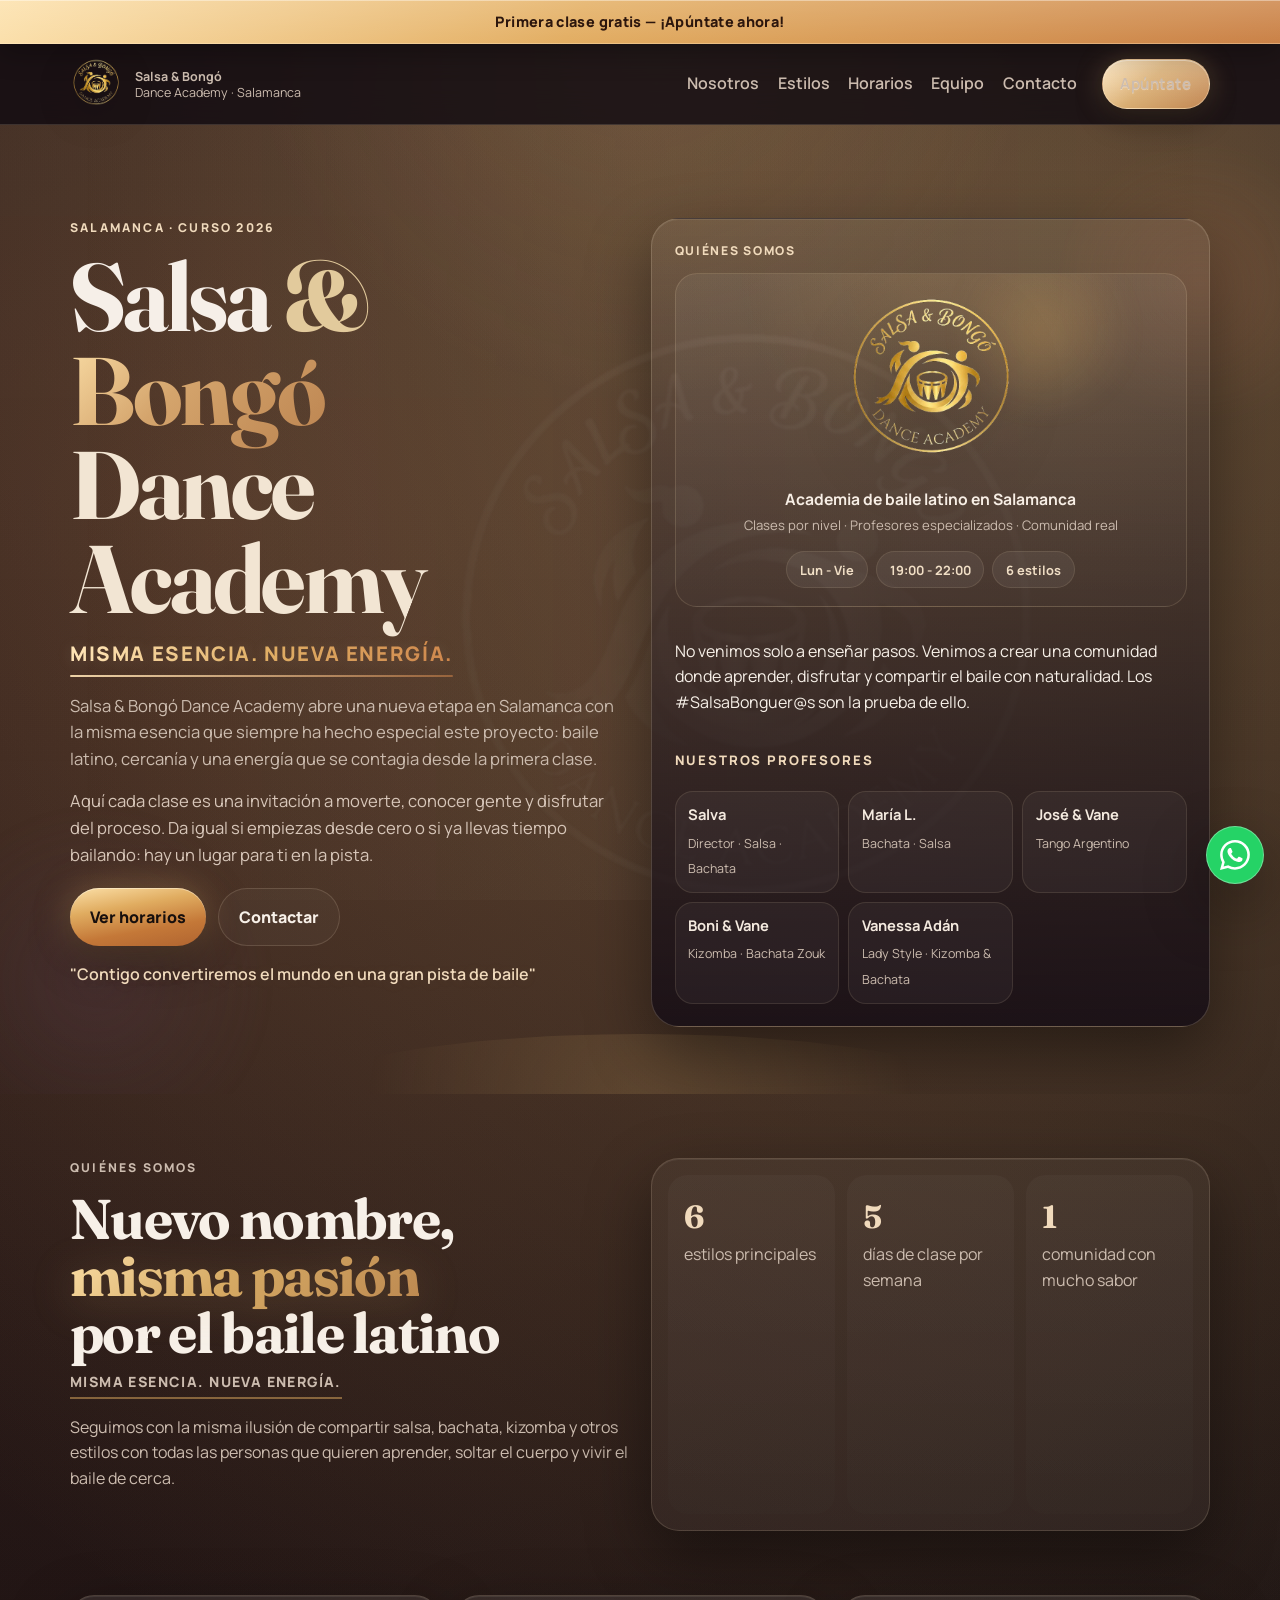
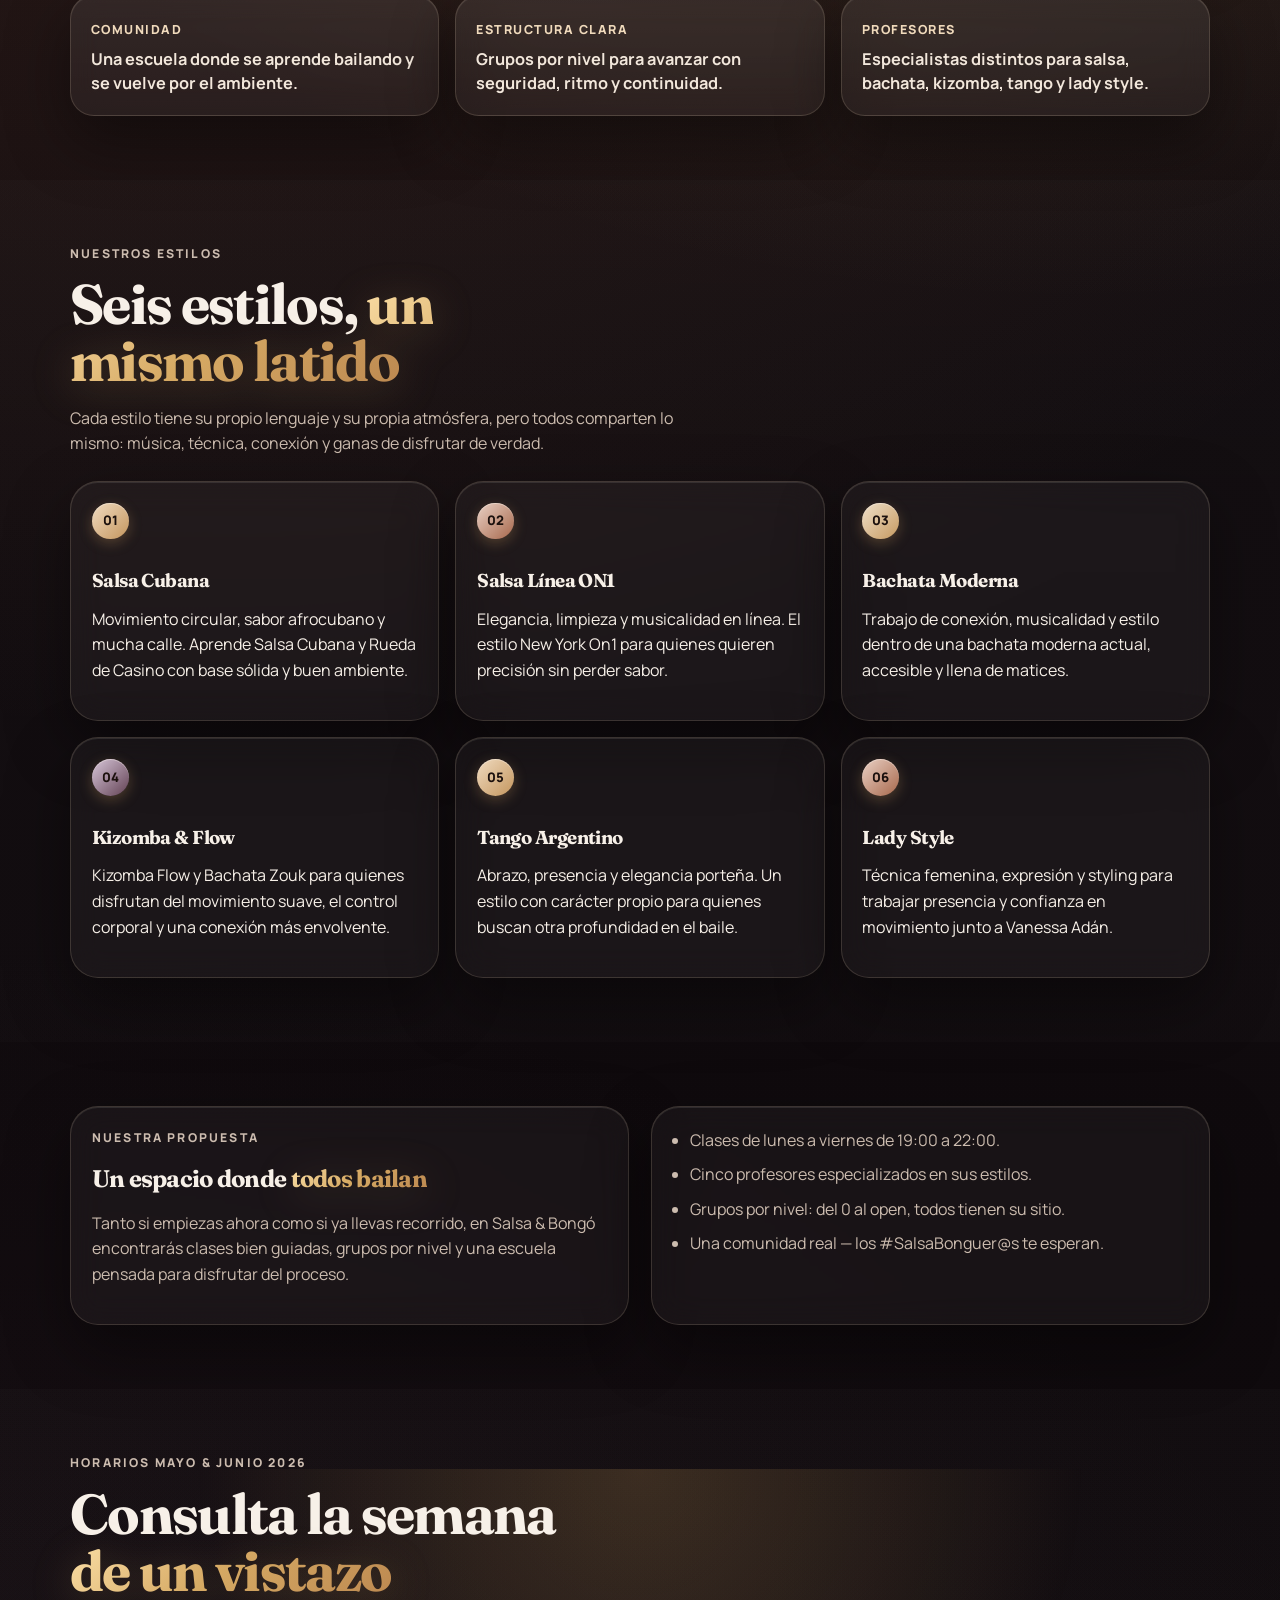
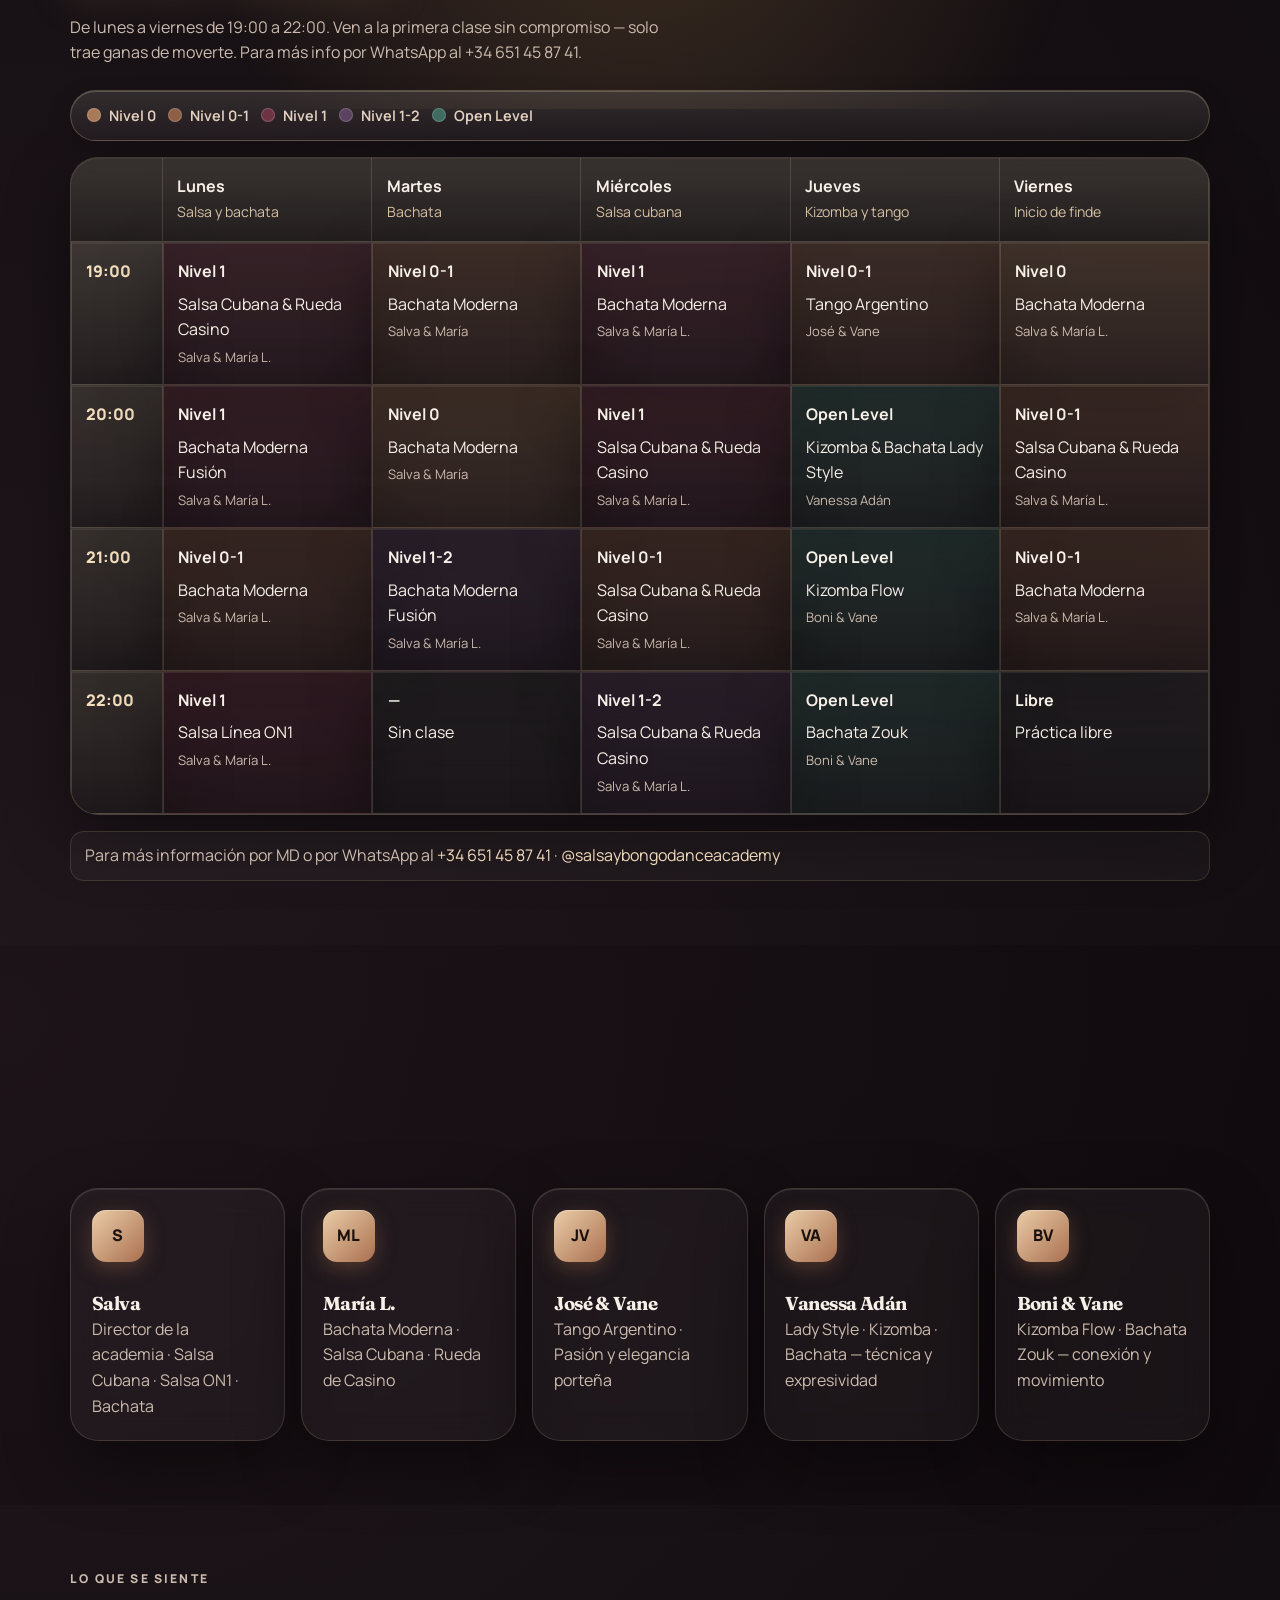
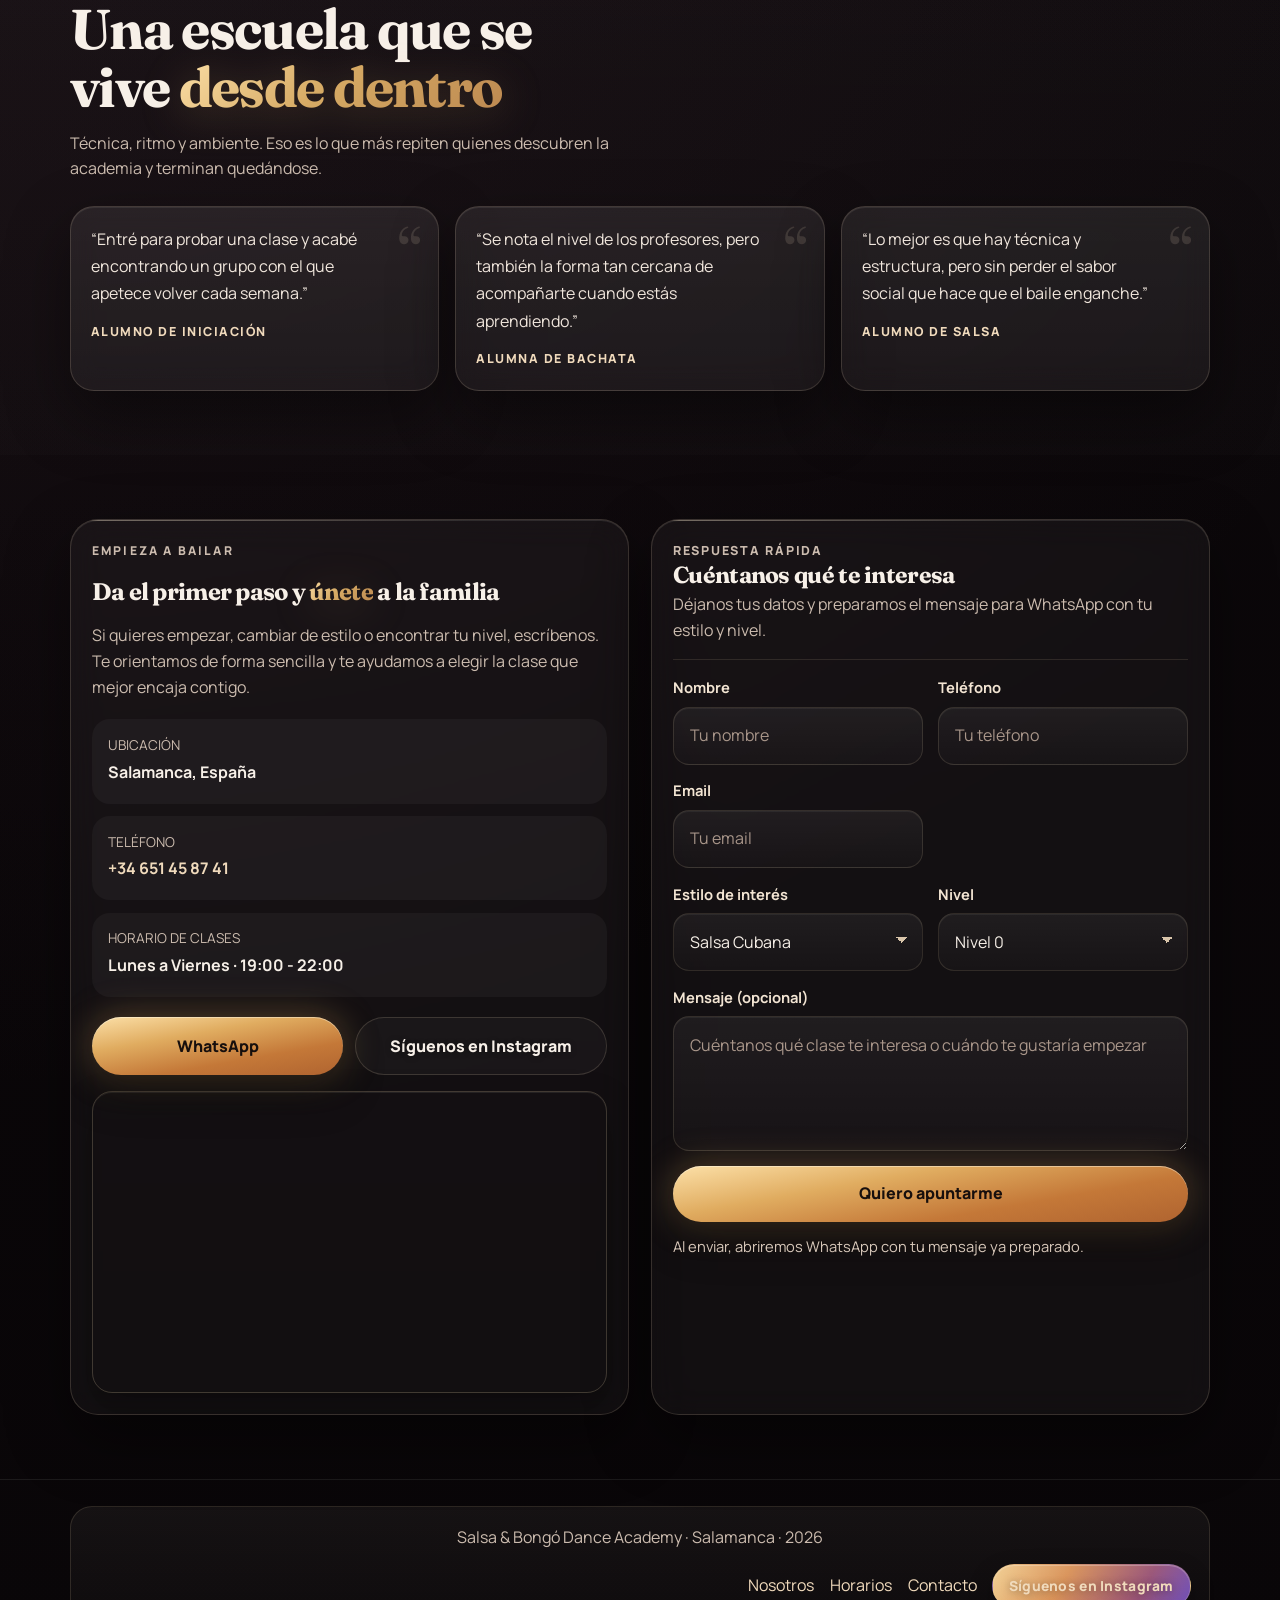
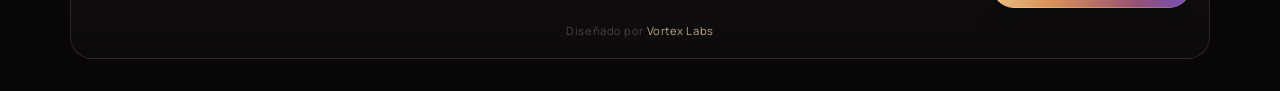
==== commit 106dbc4b: "Polish footer CTA alignment and enforce dark color scheme hints" ====
--- a/index.html
+++ b/index.html
@@ -9,6 +9,7 @@
     content="Salsa &amp; Bongó Dance Academy en Salamanca. Clases de salsa cubana, salsa en línea, bachata, kizomba, tango argentino y lady style. Consulta horarios y reserva por WhatsApp."
   />
   <meta name="theme-color" content="#120d10" />
+  <meta name="color-scheme" content="dark" />
   <meta property="og:title" content="Salsa &amp; Bongó Dance Academy" />
   <meta
     property="og:description"
@@ -102,7 +103,7 @@
               <span class="hero-bongo">Bongó</span><br />
               <span class="hero-academy">Dance Academy</span>
             </h1>
-            <p class="hero-tagline">Misma esencia. Nueva energía.</p>
+            <p class="hero-tagline">MISMA ESENCIA. NUEVA ENERGÍA.</p>
             <p class="lead">
               Salsa &amp; Bongó Dance Academy abre una nueva etapa en Salamanca con la misma esencia que siempre ha hecho especial este proyecto: baile latino, cercanía y una energía que se contagia desde la primera clase.
             </p>
@@ -170,7 +171,7 @@
           <div class="section-heading reveal-up">
             <p class="eyebrow">QUIÉNES SOMOS</p>
             <h2>Nuevo nombre, <span class="heading-accent">misma pasión</span> por el baile latino</h2>
-            <p class="section-motto">Misma esencia. Nueva energía.</p>
+            <p class="section-motto">MISMA ESENCIA. NUEVA ENERGÍA.</p>
             <p>
               Seguimos con la misma ilusión de compartir salsa, bachata, kizomba y otros estilos con todas las personas que quieren aprender, soltar el cuerpo y vivir el baile de cerca.
             </p>
--- a/styles.css
+++ b/styles.css
@@ -27,6 +27,7 @@
 html {
   scroll-behavior: smooth;
   scroll-padding-top: calc(88px + var(--announce-h));
+  color-scheme: dark;
 }
 
 body {
@@ -1363,16 +1364,20 @@
 }
 
 .site-footer {
-  padding: 1.4rem 0 2rem;
-  border-top: 1px solid rgba(255, 255, 255, 0.06);
+  padding: 1.6rem 0 2rem;
+  border-top: 1px solid rgba(255, 255, 255, 0.08);
 }
 
 .footer-inner {
   grid-template-columns: 1fr;
   justify-items: center;
   text-align: center;
-  gap: 0.8rem;
+  gap: 0.85rem;
   align-items: center;
+  padding: 1.15rem;
+  border: 1px solid rgba(233, 208, 168, 0.14);
+  border-radius: 22px;
+  background: linear-gradient(180deg, rgba(255, 248, 234, 0.05), rgba(255, 248, 234, 0.02));
 }
 
 .footer-meta {
@@ -1484,18 +1489,21 @@
   }
 
   .footer-inner {
-    grid-template-columns: 1fr auto;
+    grid-template-columns: 1fr auto auto;
     grid-template-areas:
-      "meta nav"
-      "cta cta"
-      "credit credit";
+      "meta meta meta"
+      "nav nav cta"
+      "credit credit credit";
     justify-items: stretch;
     text-align: left;
+    align-items: center;
+    column-gap: 0.9rem;
   }
 
   .footer-meta {
     grid-area: meta;
-    justify-self: start;
+    justify-self: center;
+    text-align: center;
   }
 
   .footer-nav {
@@ -1506,7 +1514,8 @@
 
   .footer-instagram-cta {
     grid-area: cta;
-    justify-self: center;
+    justify-self: start;
+    align-self: center;
   }
 
   .footer-credit {
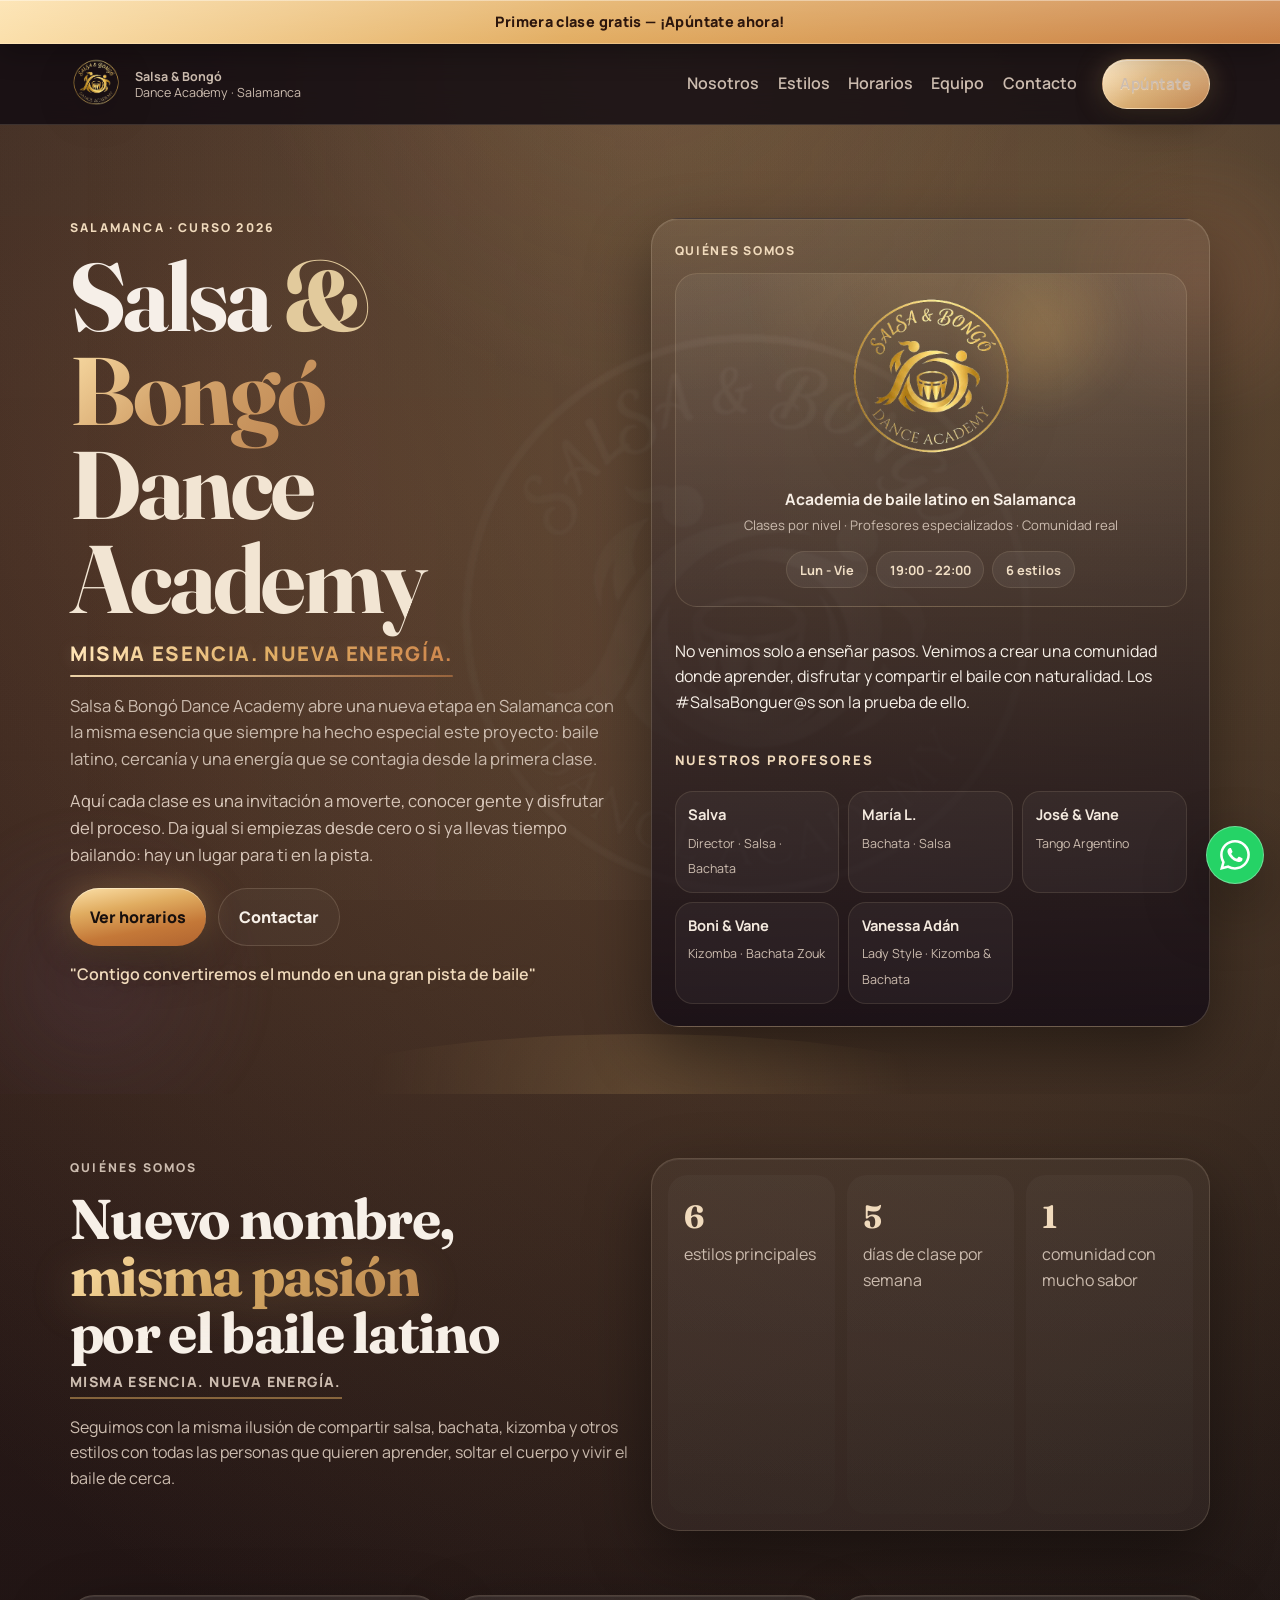
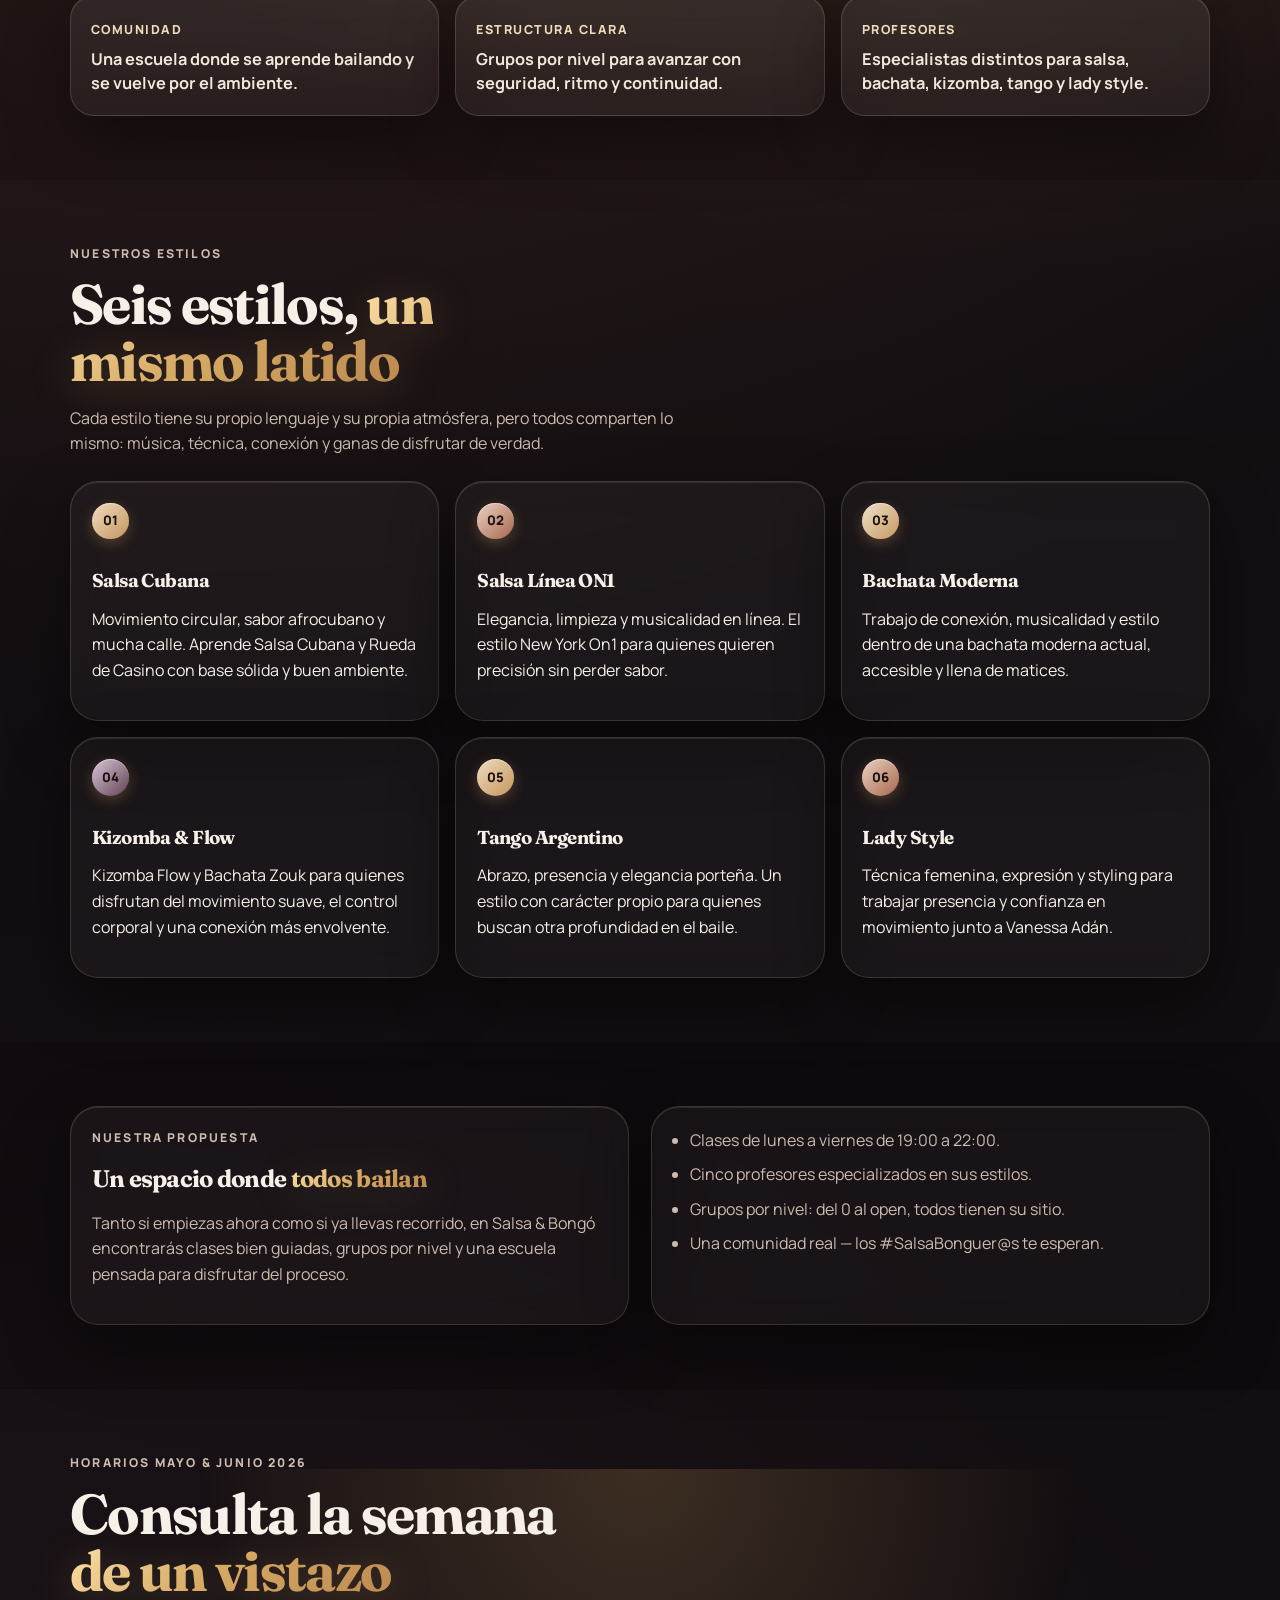
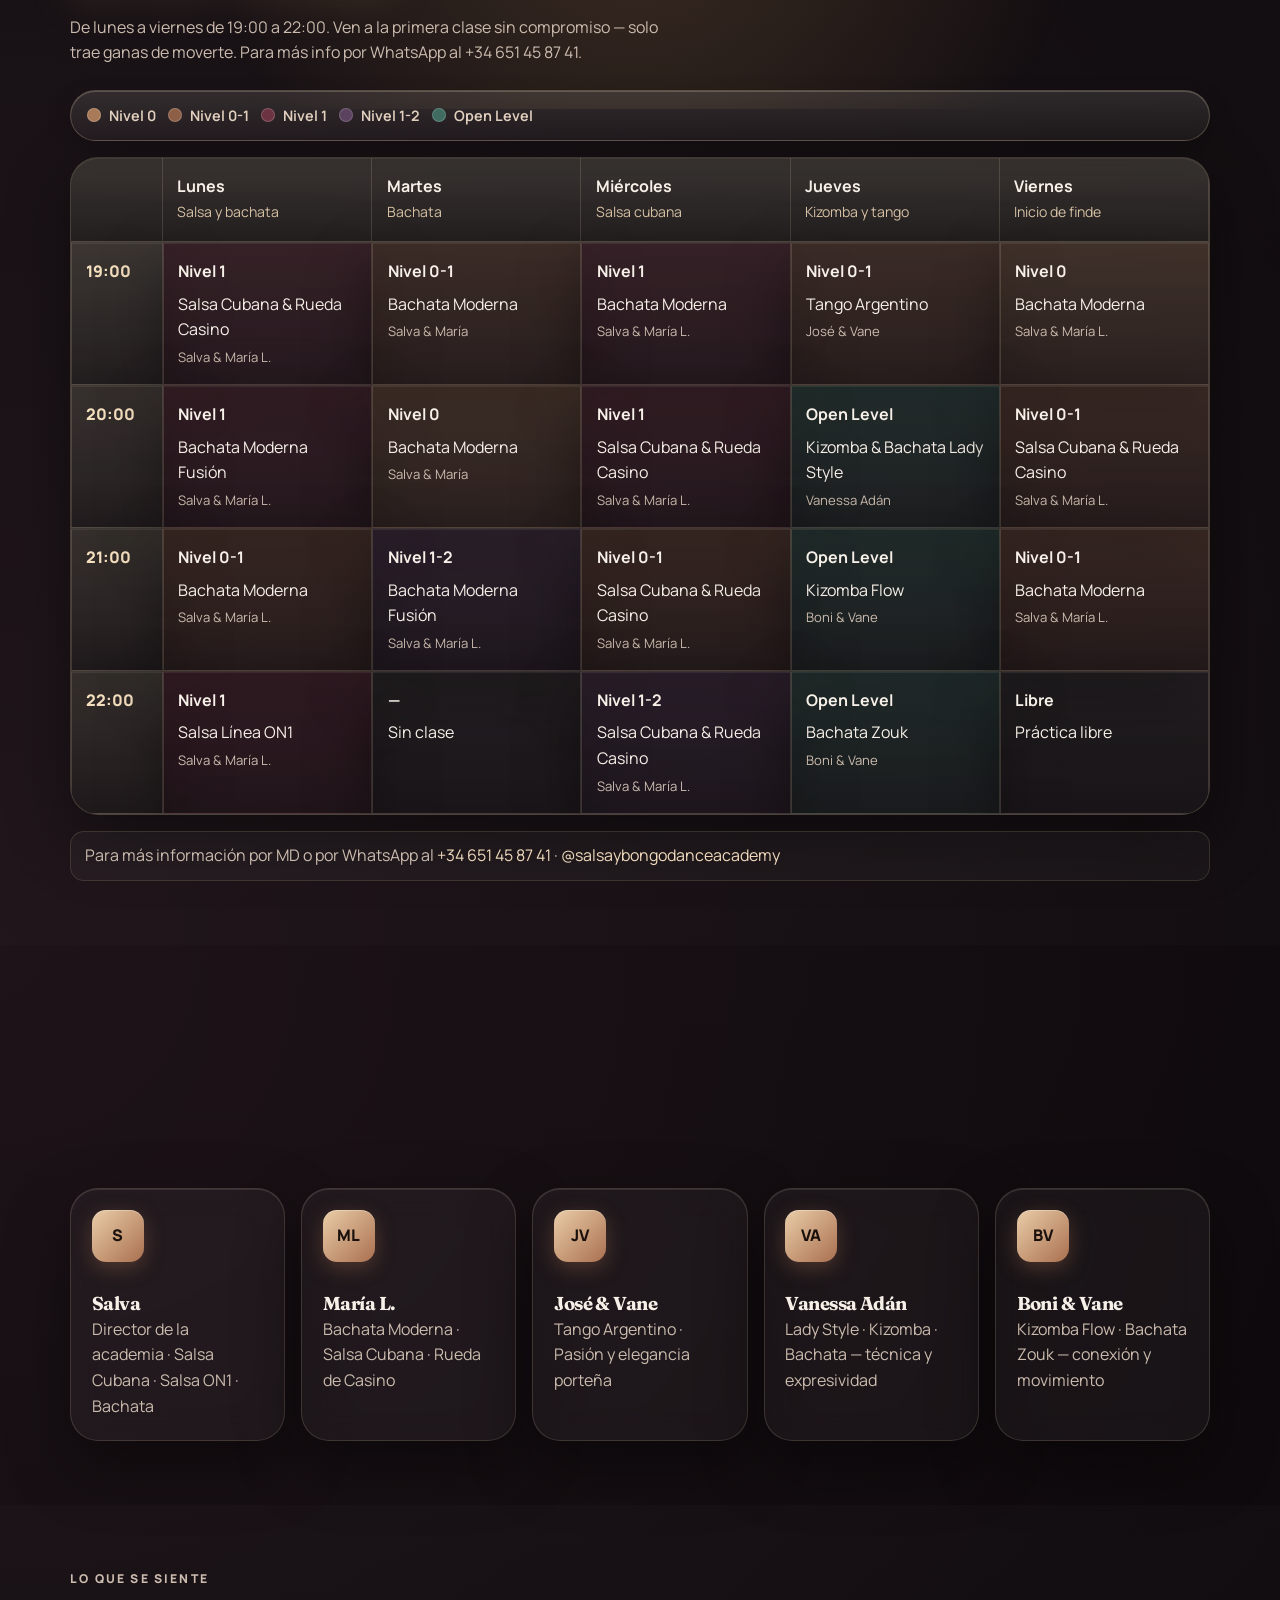
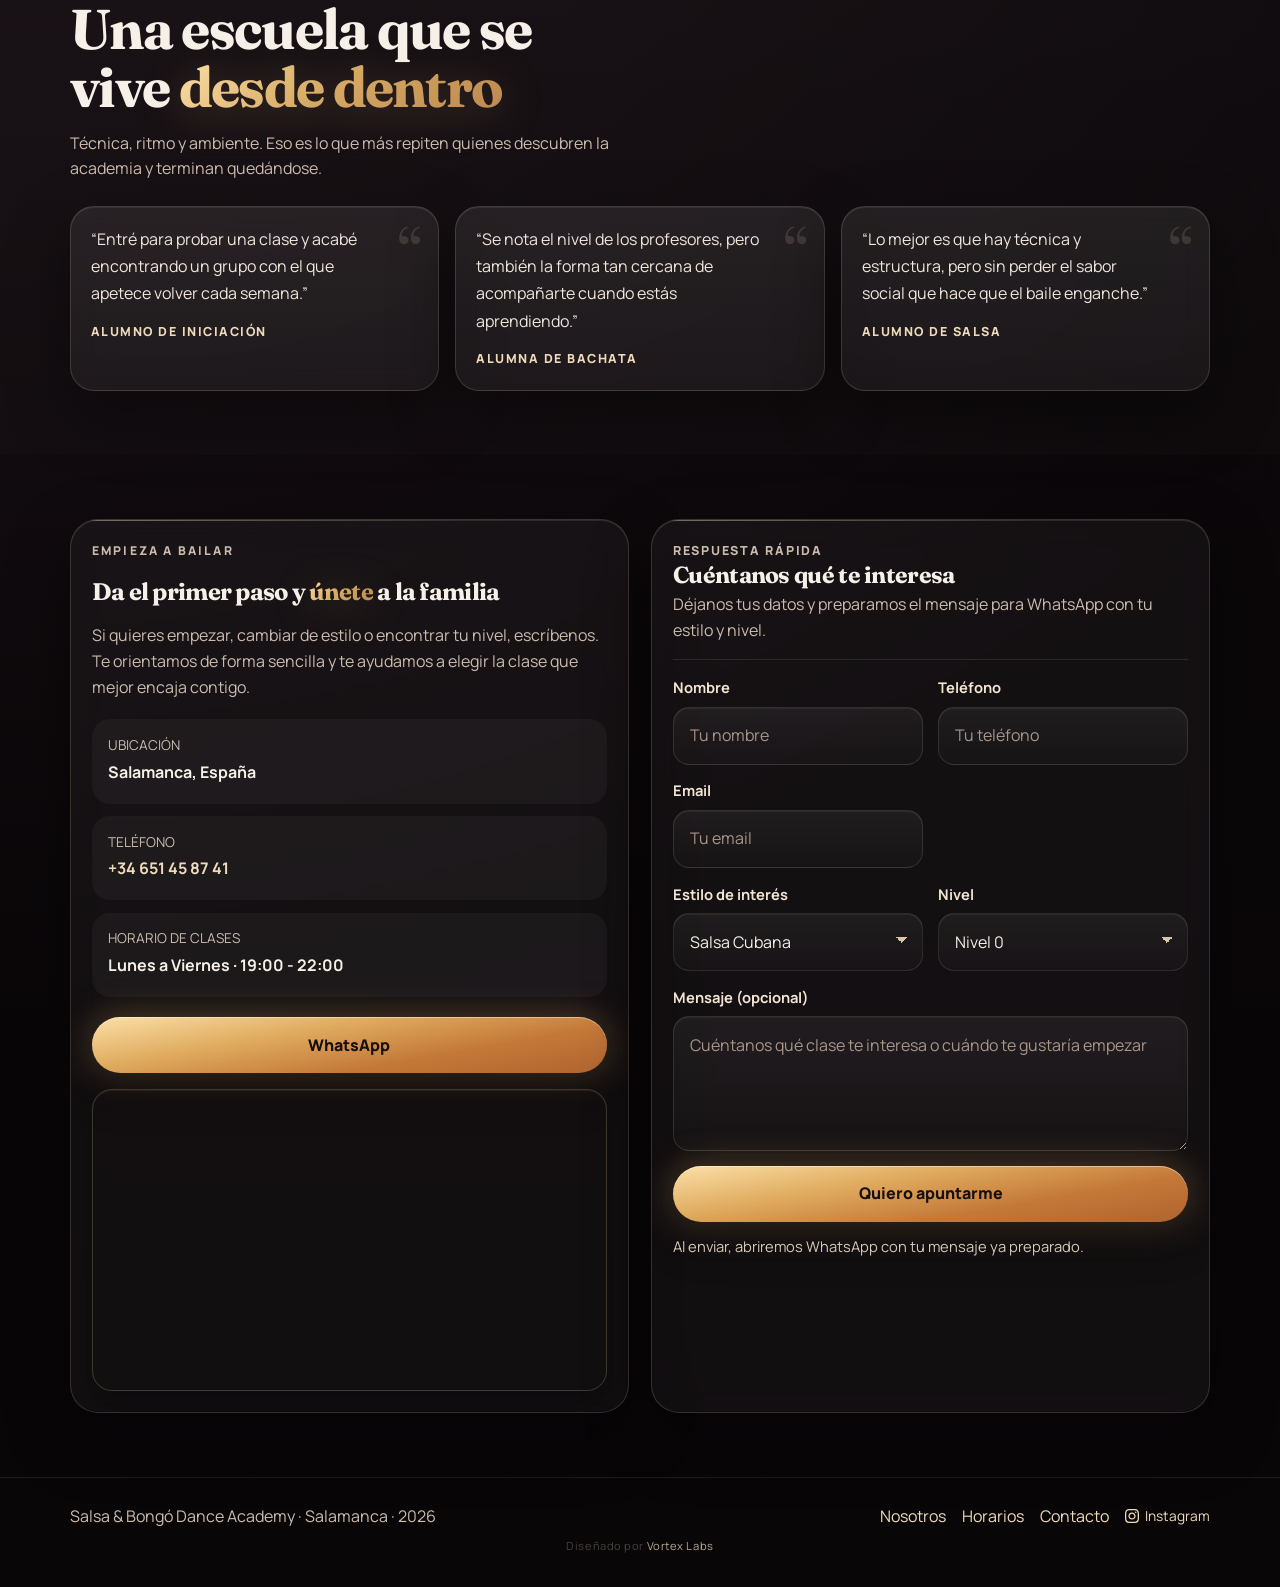
==== commit fd159dd1: "Simplify footer: remove frame, integrate Instagram as icon link in nav, remove duplicate CTA from co" ====
--- a/index.html
+++ b/index.html
@@ -415,7 +415,6 @@
 
             <div class="contact-links">
               <a class="button" href="https://wa.me/34651458741" target="_blank" rel="noreferrer">WhatsApp</a>
-              <a class="button secondary instagram-cta" href="https://www.instagram.com/salsaybongodanceacademy/" target="_blank" rel="noreferrer">Síguenos en Instagram</a>
             </div>
 
             <div class="map-embed-wrap" aria-label="Mapa de Salamanca, España">
@@ -492,8 +491,11 @@
           <a href="#nosotros">Nosotros</a>
           <a href="#horarios">Horarios</a>
           <a href="#contacto">Contacto</a>
+          <a class="footer-ig-link" href="https://www.instagram.com/salsaybongodanceacademy/" target="_blank" rel="noreferrer" aria-label="Síguenos en Instagram">
+            <svg width="14" height="14" viewBox="0 0 24 24" fill="currentColor" aria-hidden="true"><path d="M12 2.163c3.204 0 3.584.012 4.85.07 3.252.148 4.771 1.691 4.919 4.919.058 1.265.069 1.645.069 4.849 0 3.205-.012 3.584-.069 4.849-.149 3.225-1.664 4.771-4.919 4.919-1.266.058-1.644.07-4.85.07-3.204 0-3.584-.012-4.849-.07-3.26-.149-4.771-1.699-4.919-4.92-.058-1.265-.07-1.644-.07-4.849 0-3.204.013-3.583.07-4.849.149-3.227 1.664-4.771 4.919-4.919 1.266-.057 1.645-.069 4.849-.069zm0-2.163c-3.259 0-3.667.014-4.947.072-4.358.2-6.78 2.618-6.98 6.98-.059 1.281-.073 1.689-.073 4.948 0 3.259.014 3.668.072 4.948.2 4.358 2.618 6.78 6.98 6.98 1.281.058 1.689.072 4.948.072 3.259 0 3.668-.014 4.948-.072 4.354-.2 6.782-2.618 6.979-6.98.059-1.28.073-1.689.073-4.948 0-3.259-.014-3.667-.072-4.947-.196-4.354-2.617-6.78-6.979-6.98-1.281-.059-1.69-.073-4.949-.073zm0 5.838c-3.403 0-6.162 2.759-6.162 6.162s2.759 6.163 6.162 6.163 6.162-2.759 6.162-6.163c0-3.403-2.759-6.162-6.162-6.162zm0 10.162c-2.209 0-4-1.79-4-4 0-2.209 1.791-4 4-4s4 1.791 4 4c0 2.21-1.791 4-4 4zm6.406-11.845c-.796 0-1.441.645-1.441 1.44s.645 1.44 1.441 1.44c.795 0 1.439-.645 1.439-1.44s-.644-1.44-1.439-1.44z"/></svg>
+            Instagram
+          </a>
         </nav>
-        <a class="footer-instagram-cta" href="https://www.instagram.com/salsaybongodanceacademy/" target="_blank" rel="noreferrer">Síguenos en Instagram</a>
         <p class="footer-credit"><span>Diseñado por</span> <a href="https://vortexlabs.ch" target="_blank" rel="noopener noreferrer">Vortex Labs</a></p>
       </div>
     </footer>
--- a/styles.css
+++ b/styles.css
@@ -1313,22 +1313,7 @@
   color: #d9c9bb;
 }
 
-.instagram-cta {
-  border-color: rgba(233, 208, 168, 0.22);
-  background:
-    linear-gradient(180deg, rgba(255, 255, 255, 0.08), rgba(255, 255, 255, 0.03)) padding-box,
-    linear-gradient(120deg, #f1cd8e 0%, #d78e52 36%, #944c70 74%, #6848b8 100%);
-  color: #fff7ee;
-  text-shadow: 0 1px 6px rgba(0, 0, 0, 0.32);
-}
-
-.instagram-cta:hover,
-.instagram-cta:focus-visible {
-  box-shadow:
-    0 22px 46px rgba(0, 0, 0, 0.4),
-    0 0 38px rgba(150, 80, 120, 0.35),
-    inset 0 1px 0 rgba(255, 252, 240, 0.45);
-}
+
 
 .floating-wa {
   position: fixed;
@@ -1351,7 +1336,7 @@
 .announcement-bar:focus-visible,
 .variant-link:focus-visible,
 .site-nav a:focus-visible,
-.footer-instagram-cta:focus-visible,
+.footer-ig-link:focus-visible,
 .button:focus-visible {
   outline: 2px solid rgba(227, 204, 176, 0.6);
   outline-offset: 2px;
@@ -1372,12 +1357,8 @@
   grid-template-columns: 1fr;
   justify-items: center;
   text-align: center;
-  gap: 0.85rem;
+  gap: 0.55rem;
   align-items: center;
-  padding: 1.15rem;
-  border: 1px solid rgba(233, 208, 168, 0.14);
-  border-radius: 22px;
-  background: linear-gradient(180deg, rgba(255, 248, 234, 0.05), rgba(255, 248, 234, 0.02));
 }
 
 .footer-meta {
@@ -1389,30 +1370,18 @@
   color: var(--muted);
 }
 
-.footer-instagram-cta {
+.footer-ig-link {
   display: inline-flex;
   align-items: center;
-  justify-content: center;
-  min-height: 42px;
-  padding: 0.62rem 1rem;
-  border-radius: 999px;
-  border: 1px solid rgba(233, 208, 168, 0.26);
-  background:
-    linear-gradient(180deg, rgba(255, 255, 255, 0.08), rgba(255, 255, 255, 0.03)) padding-box,
-    linear-gradient(120deg, #f1cd8e 0%, #d78e52 36%, #944c70 74%, #6848b8 100%);
-  color: #fff7ee;
+  gap: 0.35rem;
+  color: var(--muted);
+  text-decoration: none;
   font-size: 0.86rem;
-  font-weight: 800;
-  letter-spacing: 0.02em;
-  text-shadow: 0 1px 8px rgba(0, 0, 0, 0.36);
-  box-shadow: 0 10px 24px rgba(0, 0, 0, 0.28), inset 0 1px 0 rgba(255, 255, 255, 0.24);
-  transition: transform 160ms ease, box-shadow 160ms ease;
-}
-
-.footer-instagram-cta:hover,
-.footer-instagram-cta:focus-visible {
-  transform: translateY(-1px);
-  box-shadow: 0 14px 28px rgba(0, 0, 0, 0.32), 0 0 28px rgba(150, 80, 120, 0.35);
+  transition: color 200ms ease;
+}
+
+.footer-ig-link:hover {
+  color: var(--sand);
 }
 
 .footer-credit {
@@ -1489,37 +1458,32 @@
   }
 
   .footer-inner {
-    grid-template-columns: 1fr auto auto;
+    grid-template-columns: 1fr auto;
     grid-template-areas:
-      "meta meta meta"
-      "nav nav cta"
-      "credit credit credit";
+      "meta nav"
+      "credit credit";
     justify-items: stretch;
     text-align: left;
     align-items: center;
-    column-gap: 0.9rem;
+    column-gap: 2rem;
+    row-gap: 0.5rem;
   }
 
   .footer-meta {
     grid-area: meta;
-    justify-self: center;
-    text-align: center;
+    justify-self: start;
   }
 
   .footer-nav {
     grid-area: nav;
     justify-self: end;
     justify-content: flex-end;
-  }
-
-  .footer-instagram-cta {
-    grid-area: cta;
-    justify-self: start;
-    align-self: center;
+    align-items: center;
   }
 
   .footer-credit {
     grid-area: credit;
+    text-align: center;
   }
 }
 
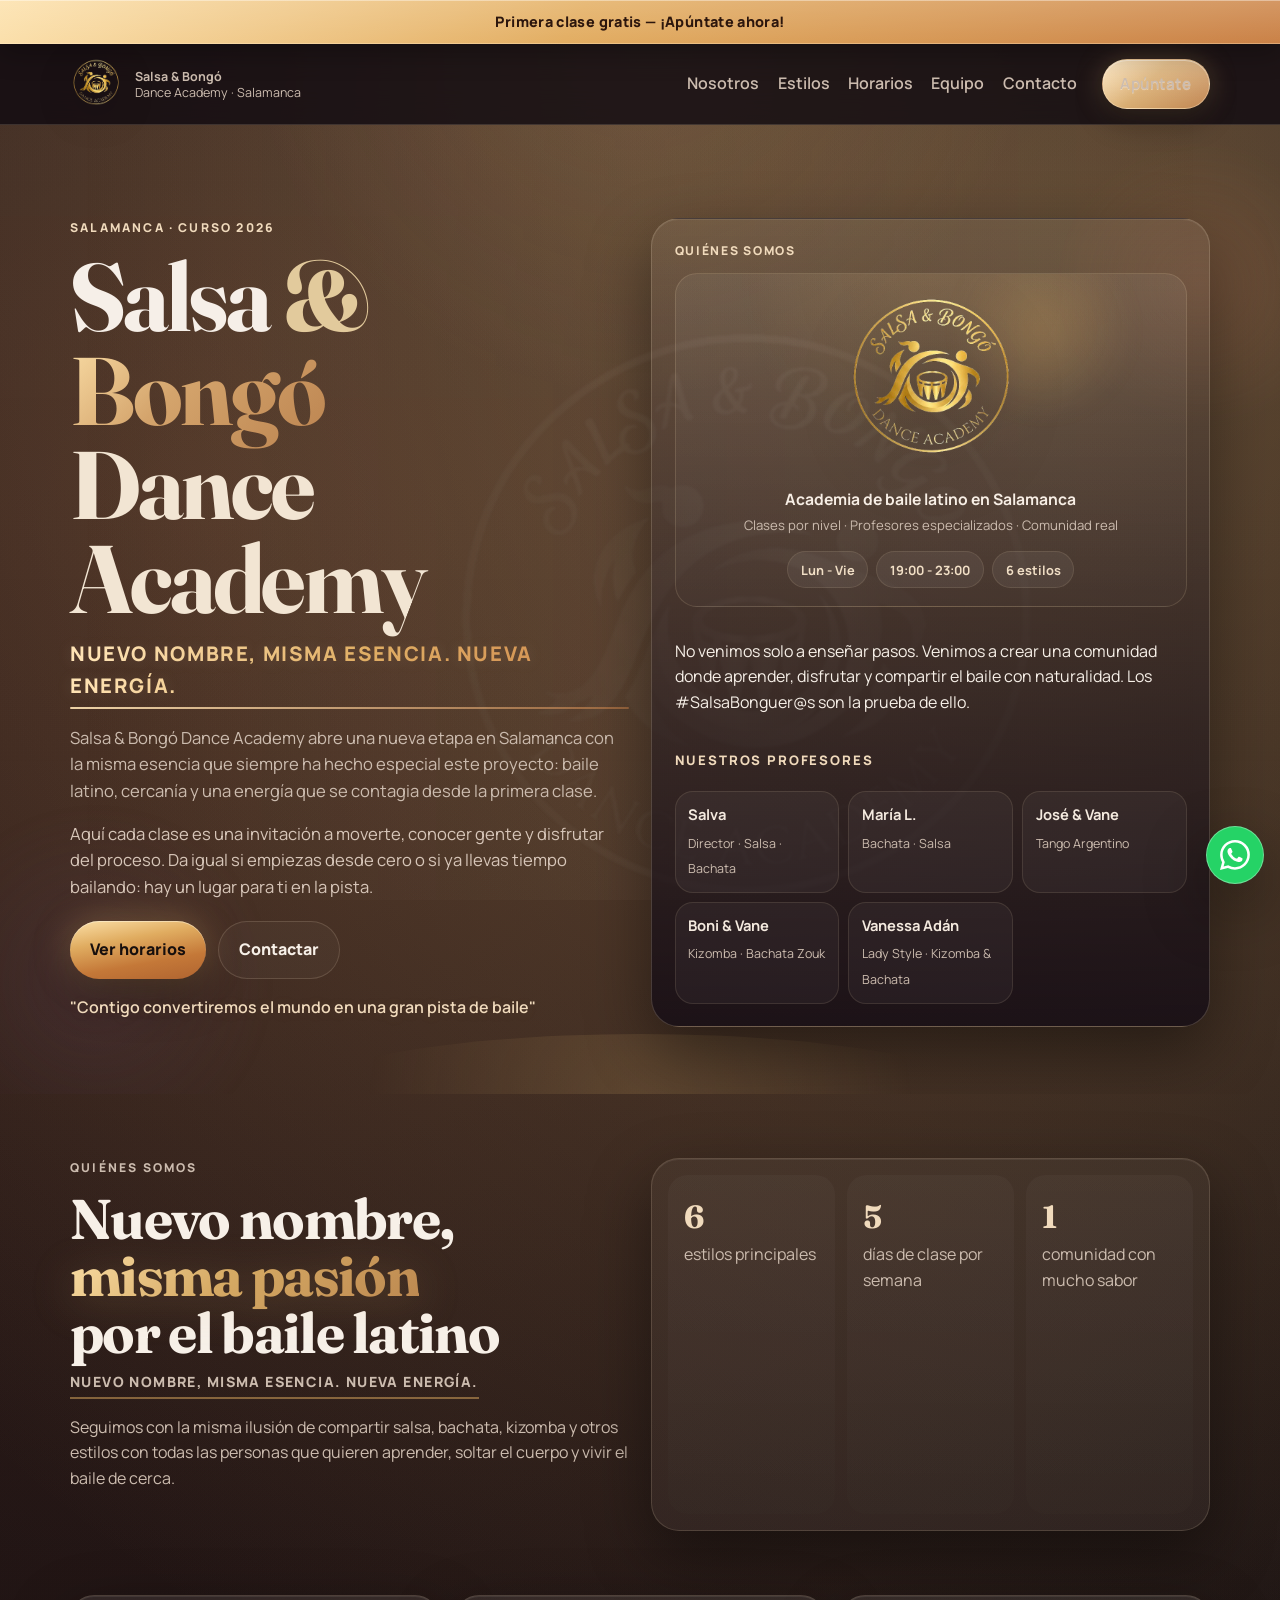
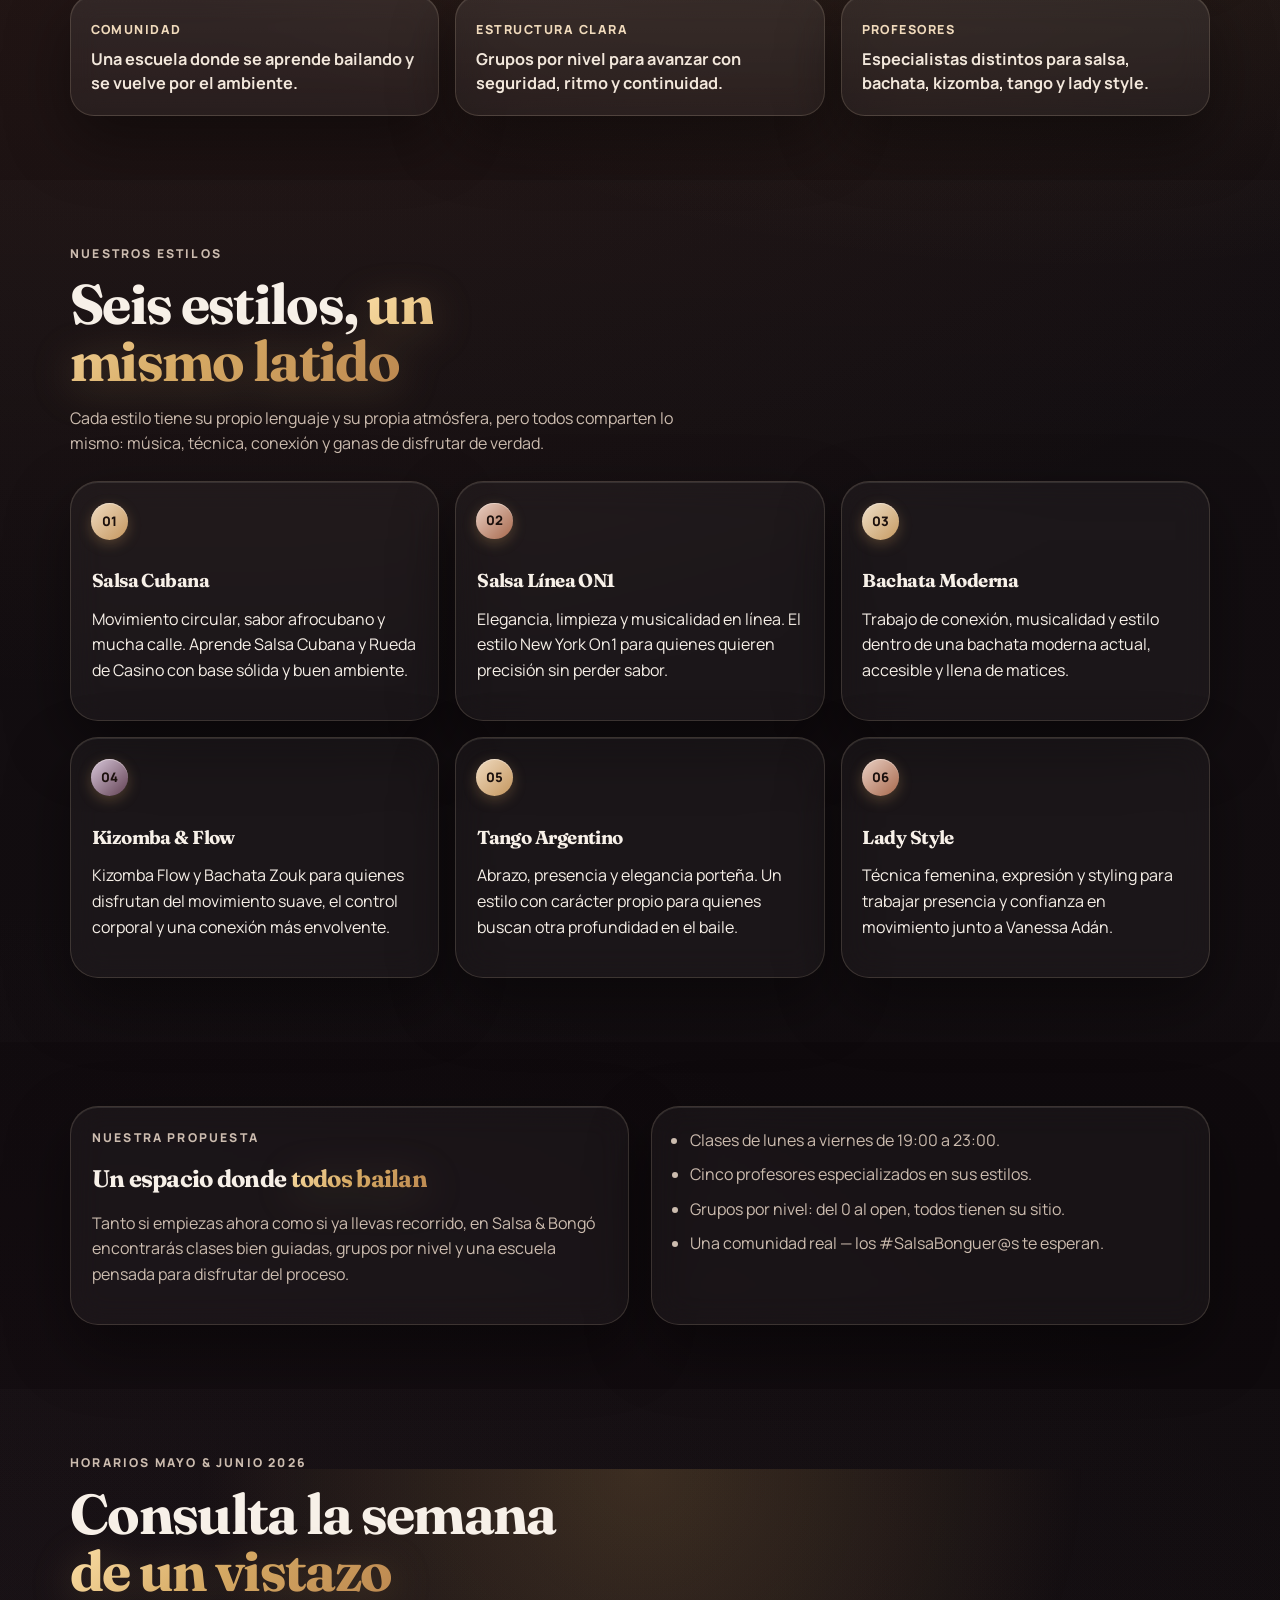
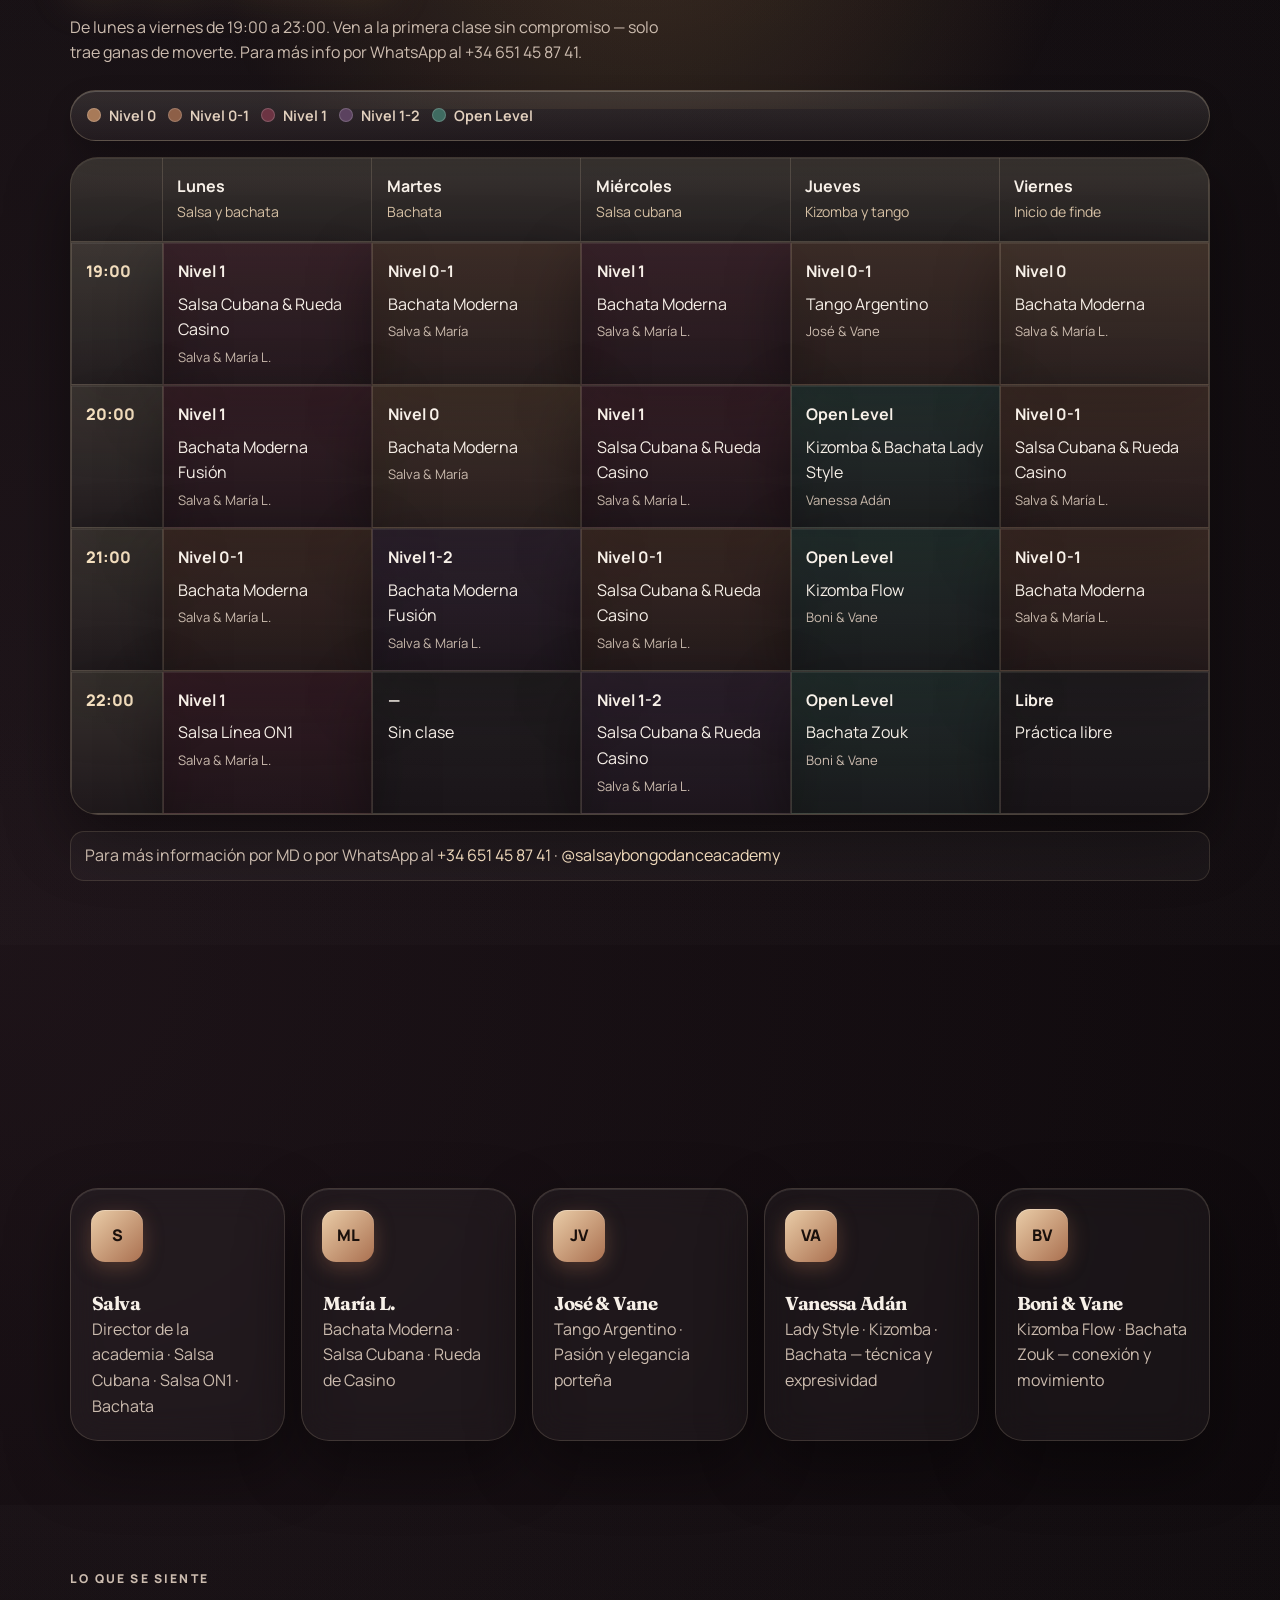
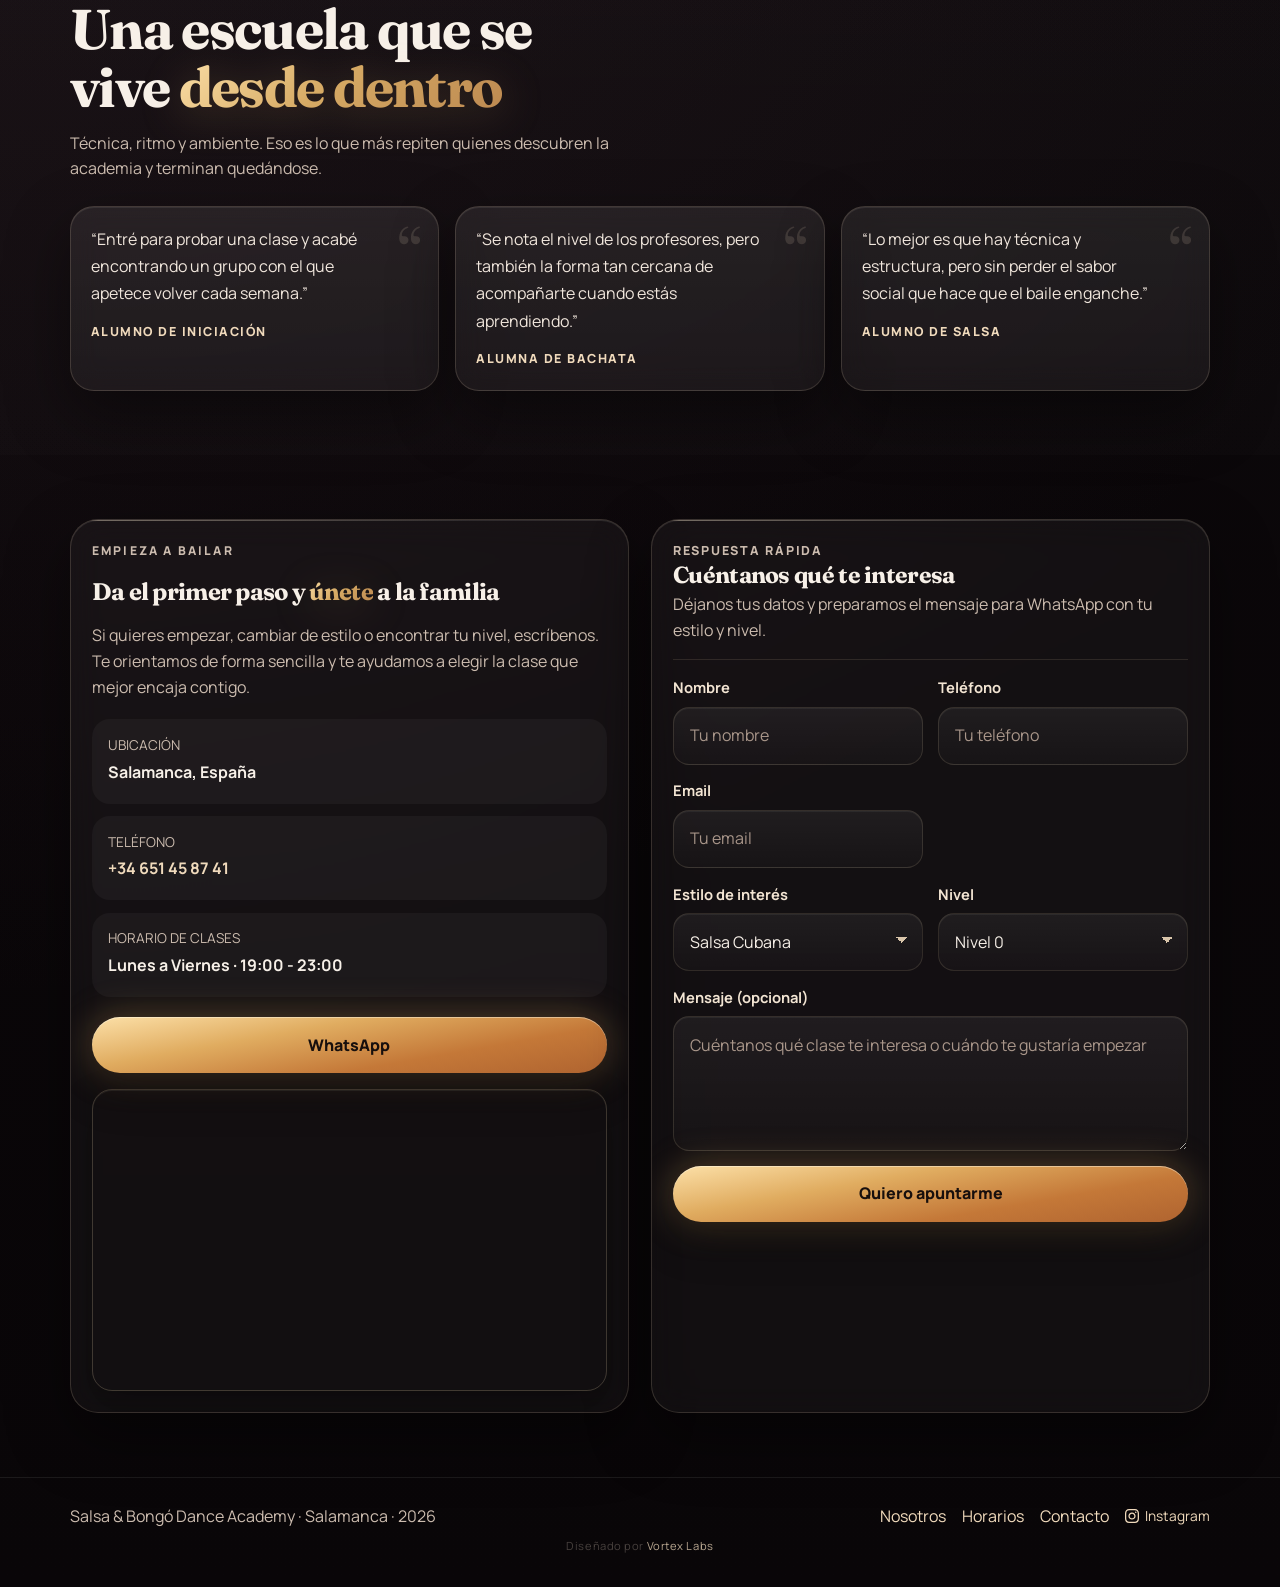
==== commit 83d04359: "Polish rename message, remove form note, and update displayed class hours to 19:00-23:00" ====
--- a/index.html
+++ b/index.html
@@ -103,7 +103,7 @@
               <span class="hero-bongo">Bongó</span><br />
               <span class="hero-academy">Dance Academy</span>
             </h1>
-            <p class="hero-tagline">MISMA ESENCIA. NUEVA ENERGÍA.</p>
+            <p class="hero-tagline">NUEVO NOMBRE, MISMA ESENCIA. NUEVA ENERGÍA.</p>
             <p class="lead">
               Salsa &amp; Bongó Dance Academy abre una nueva etapa en Salamanca con la misma esencia que siempre ha hecho especial este proyecto: baile latino, cercanía y una energía que se contagia desde la primera clase.
             </p>
@@ -130,7 +130,7 @@
               </div>
               <div class="hero-stage-chips">
                 <span>Lun - Vie</span>
-                <span>19:00 - 22:00</span>
+                <span>19:00 - 23:00</span>
                 <span>6 estilos</span>
               </div>
             </div>
@@ -171,7 +171,7 @@
           <div class="section-heading reveal-up">
             <p class="eyebrow">QUIÉNES SOMOS</p>
             <h2>Nuevo nombre, <span class="heading-accent">misma pasión</span> por el baile latino</h2>
-            <p class="section-motto">MISMA ESENCIA. NUEVA ENERGÍA.</p>
+            <p class="section-motto">NUEVO NOMBRE, MISMA ESENCIA. NUEVA ENERGÍA.</p>
             <p>
               Seguimos con la misma ilusión de compartir salsa, bachata, kizomba y otros estilos con todas las personas que quieren aprender, soltar el cuerpo y vivir el baile de cerca.
             </p>
@@ -275,7 +275,7 @@
 
           <article class="offer-card reveal-up reveal-delay-1">
             <ul class="offer-list">
-              <li>Clases de lunes a viernes de 19:00 a 22:00.</li>
+              <li>Clases de lunes a viernes de 19:00 a 23:00.</li>
               <li>Cinco profesores especializados en sus estilos.</li>
               <li>Grupos por nivel: del 0 al open, todos tienen su sitio.</li>
               <li>Una comunidad real — los #SalsaBonguer@s te esperan.</li>
@@ -290,7 +290,7 @@
             <p class="eyebrow">HORARIOS MAYO &amp; JUNIO 2026</p>
             <h2>Consulta la semana <span class="heading-accent">de un vistazo</span></h2>
             <p>
-              De lunes a viernes de 19:00 a 22:00. Ven a la primera clase sin compromiso — solo trae ganas de moverte. Para más info por WhatsApp al <a href="https://wa.me/34651458741" target="_blank" rel="noreferrer">+34 651 45 87 41</a>.
+              De lunes a viernes de 19:00 a 23:00. Ven a la primera clase sin compromiso — solo trae ganas de moverte. Para más info por WhatsApp al <a href="https://wa.me/34651458741" target="_blank" rel="noreferrer">+34 651 45 87 41</a>.
             </p>
           </div>
 
@@ -409,7 +409,7 @@
               </div>
               <div>
                 <span>HORARIO DE CLASES</span>
-                <strong>Lunes a Viernes · 19:00 - 22:00</strong>
+                <strong>Lunes a Viernes · 19:00 - 23:00</strong>
               </div>
             </div>
 
@@ -476,7 +476,6 @@
 
               <button class="button full-width" type="submit">Quiero apuntarme</button>
             </form>
-            <p class="form-note" id="form-note">Al enviar, abriremos WhatsApp con tu mensaje ya preparado.</p>
           </article>
         </div>
       </section>
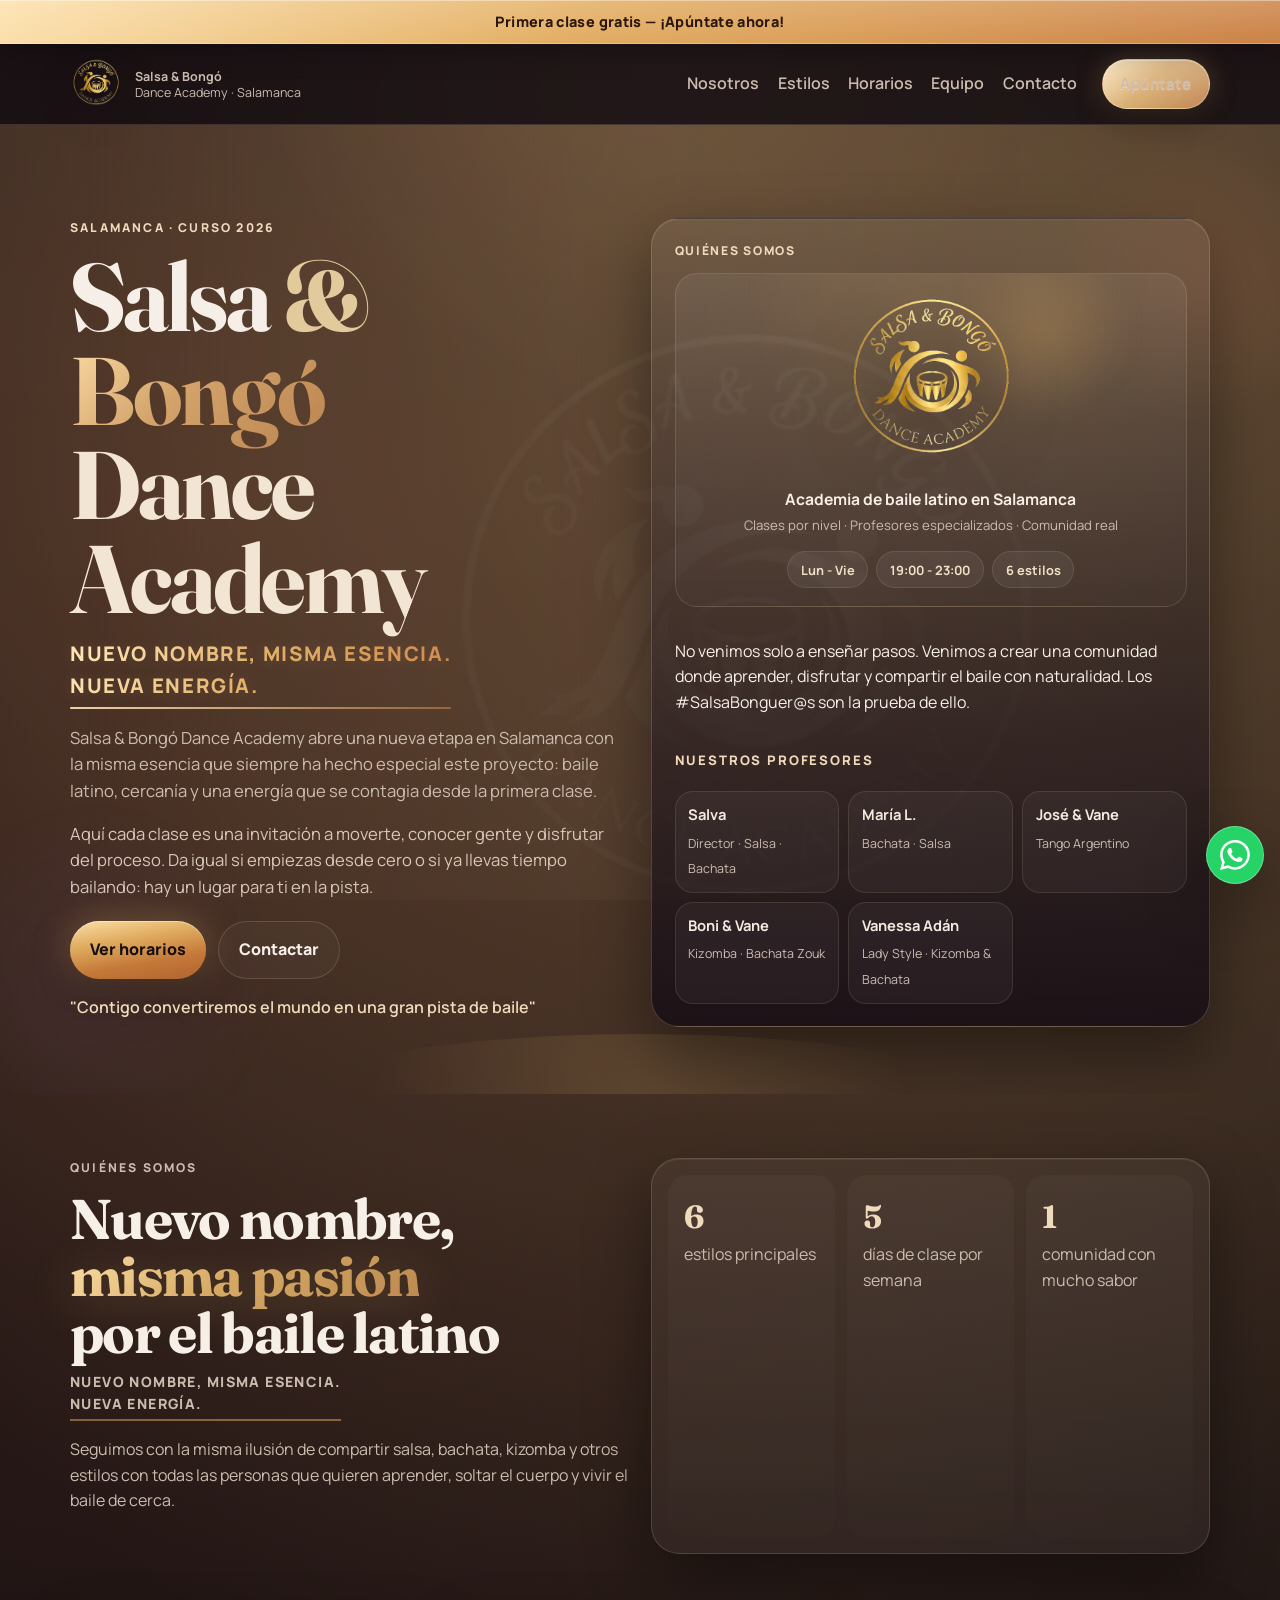
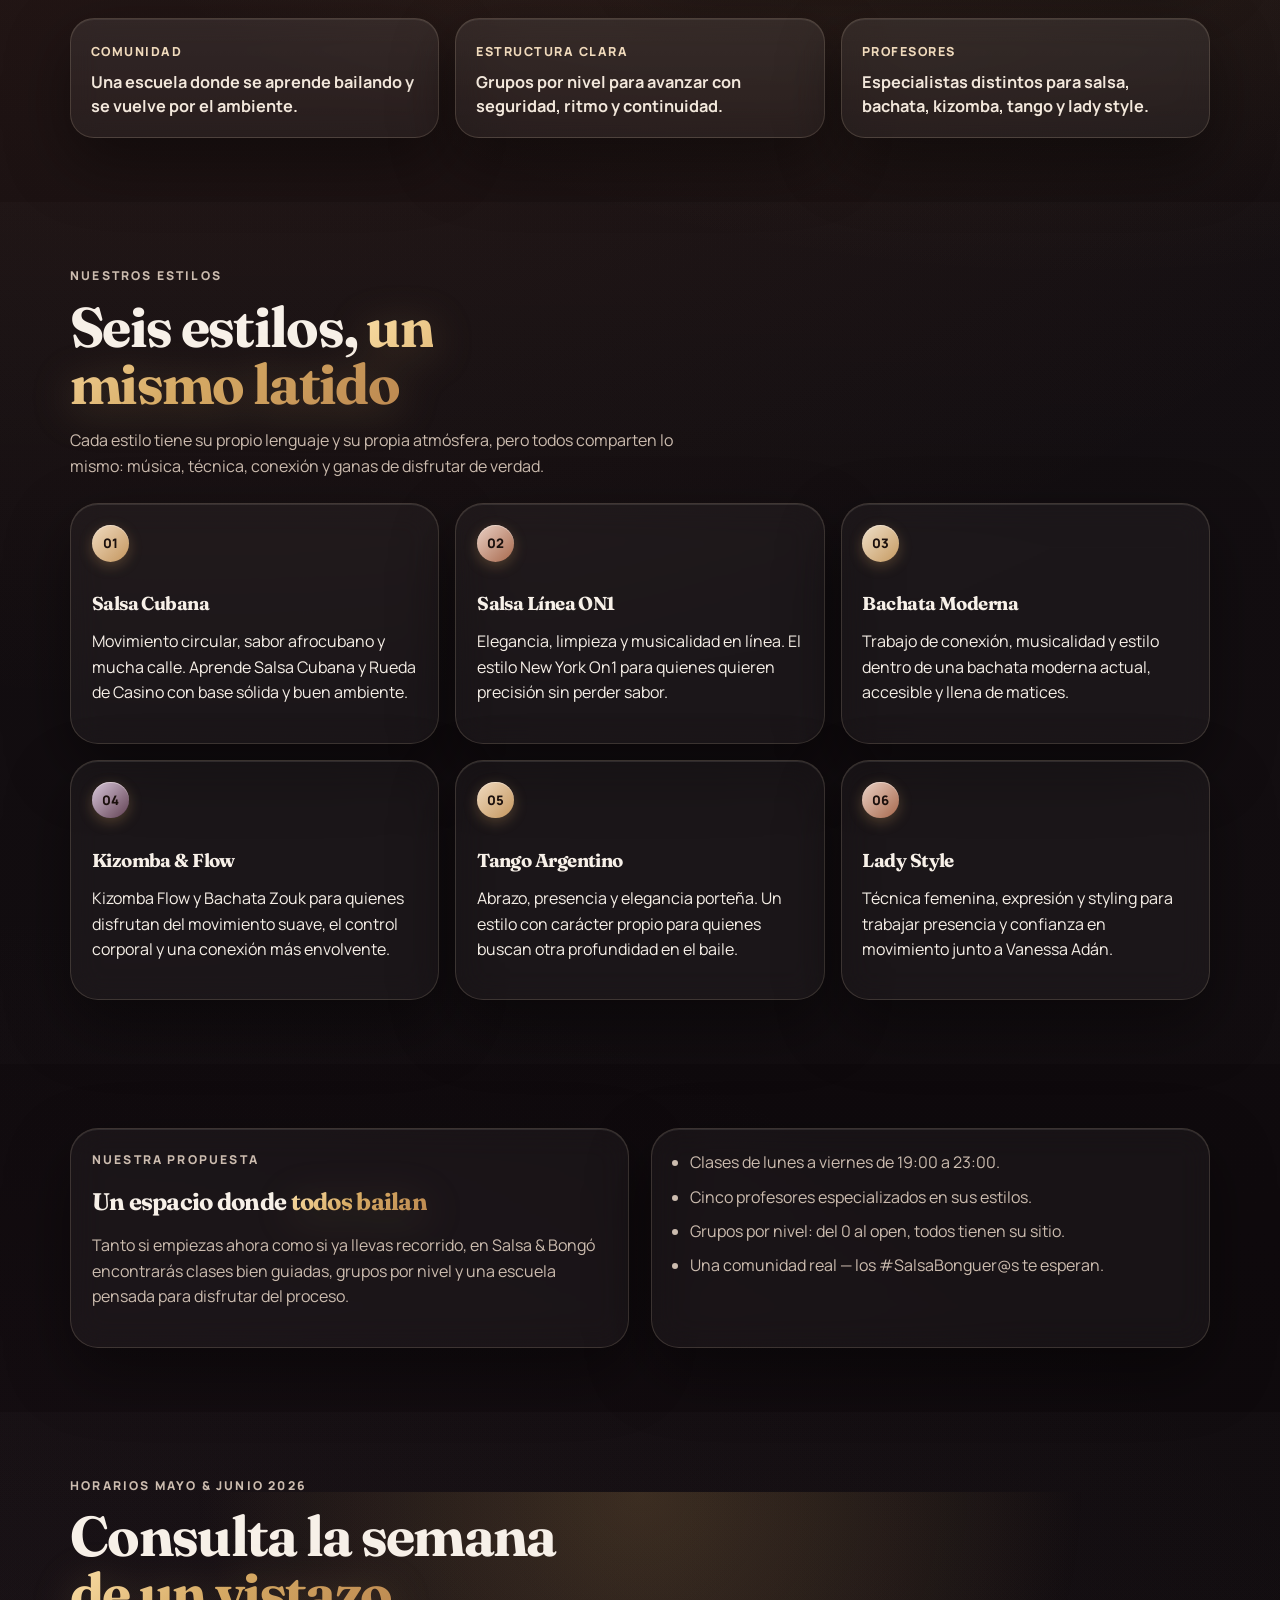
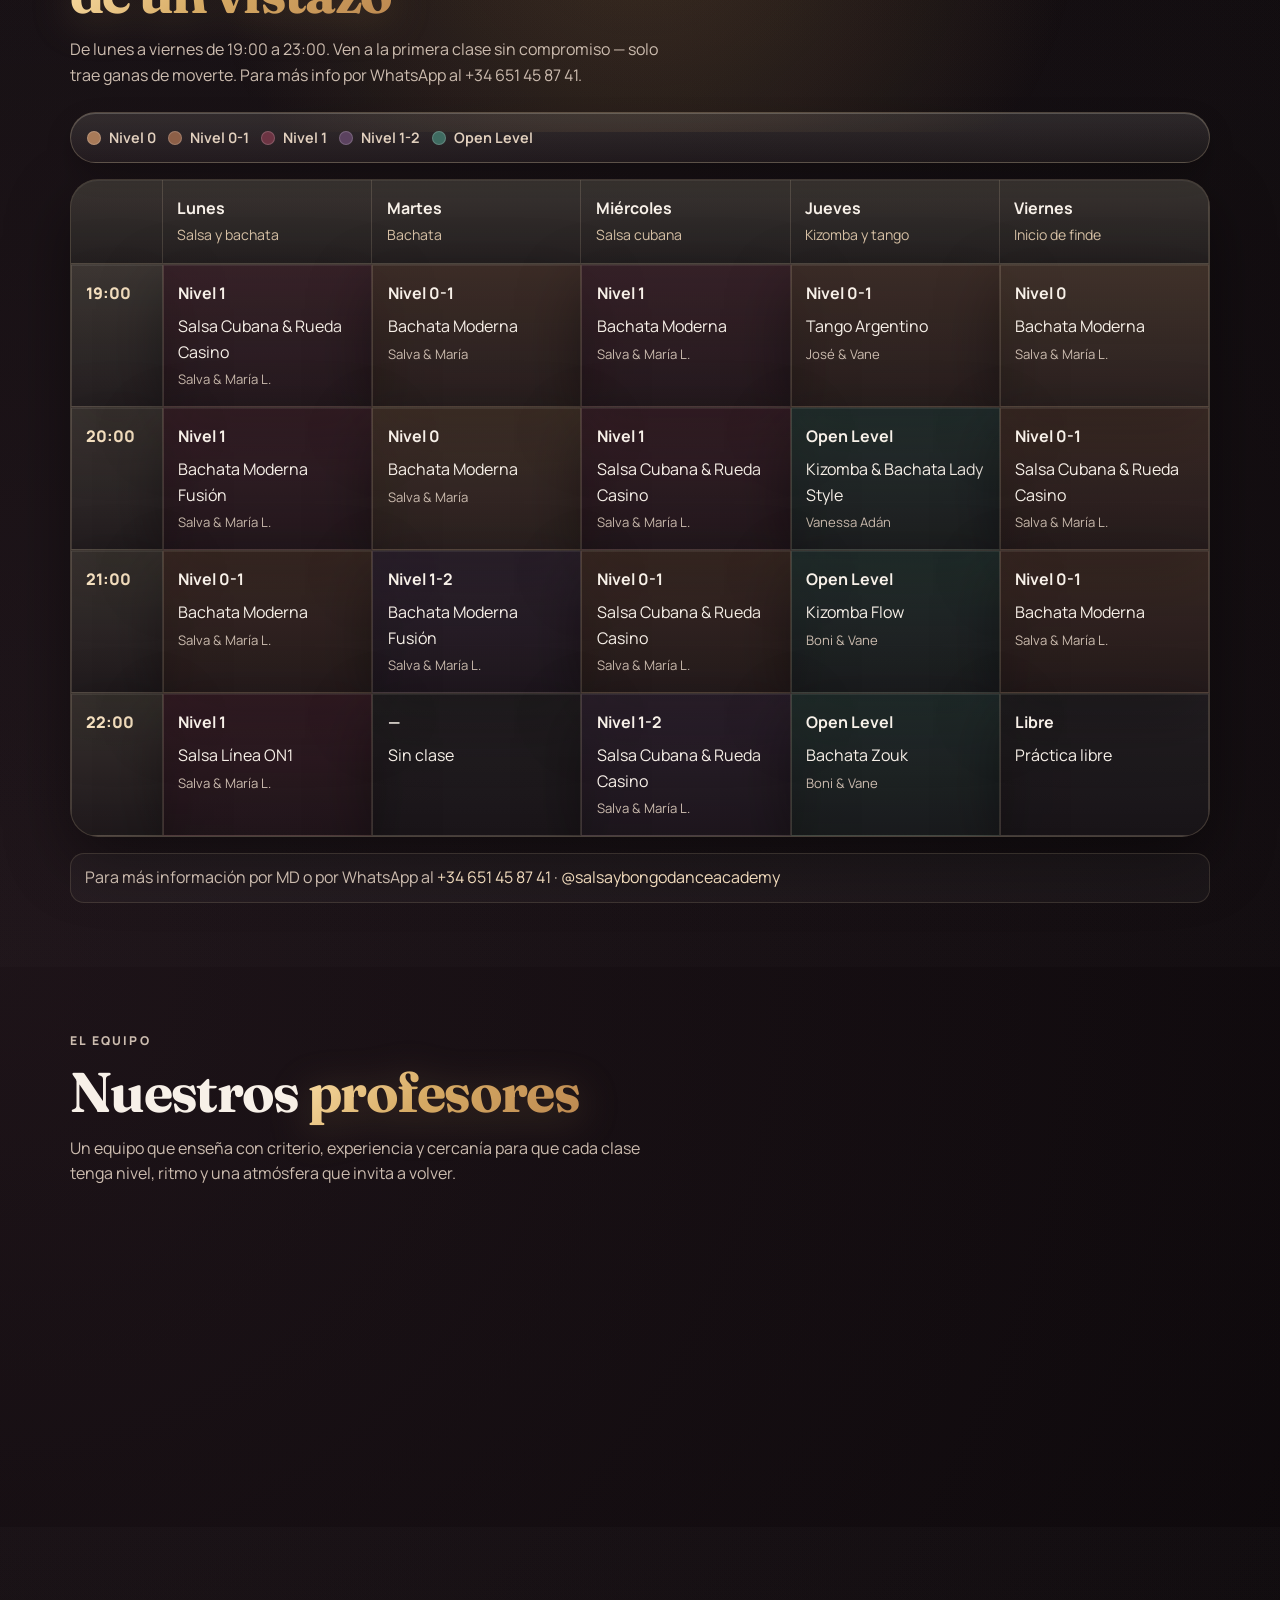
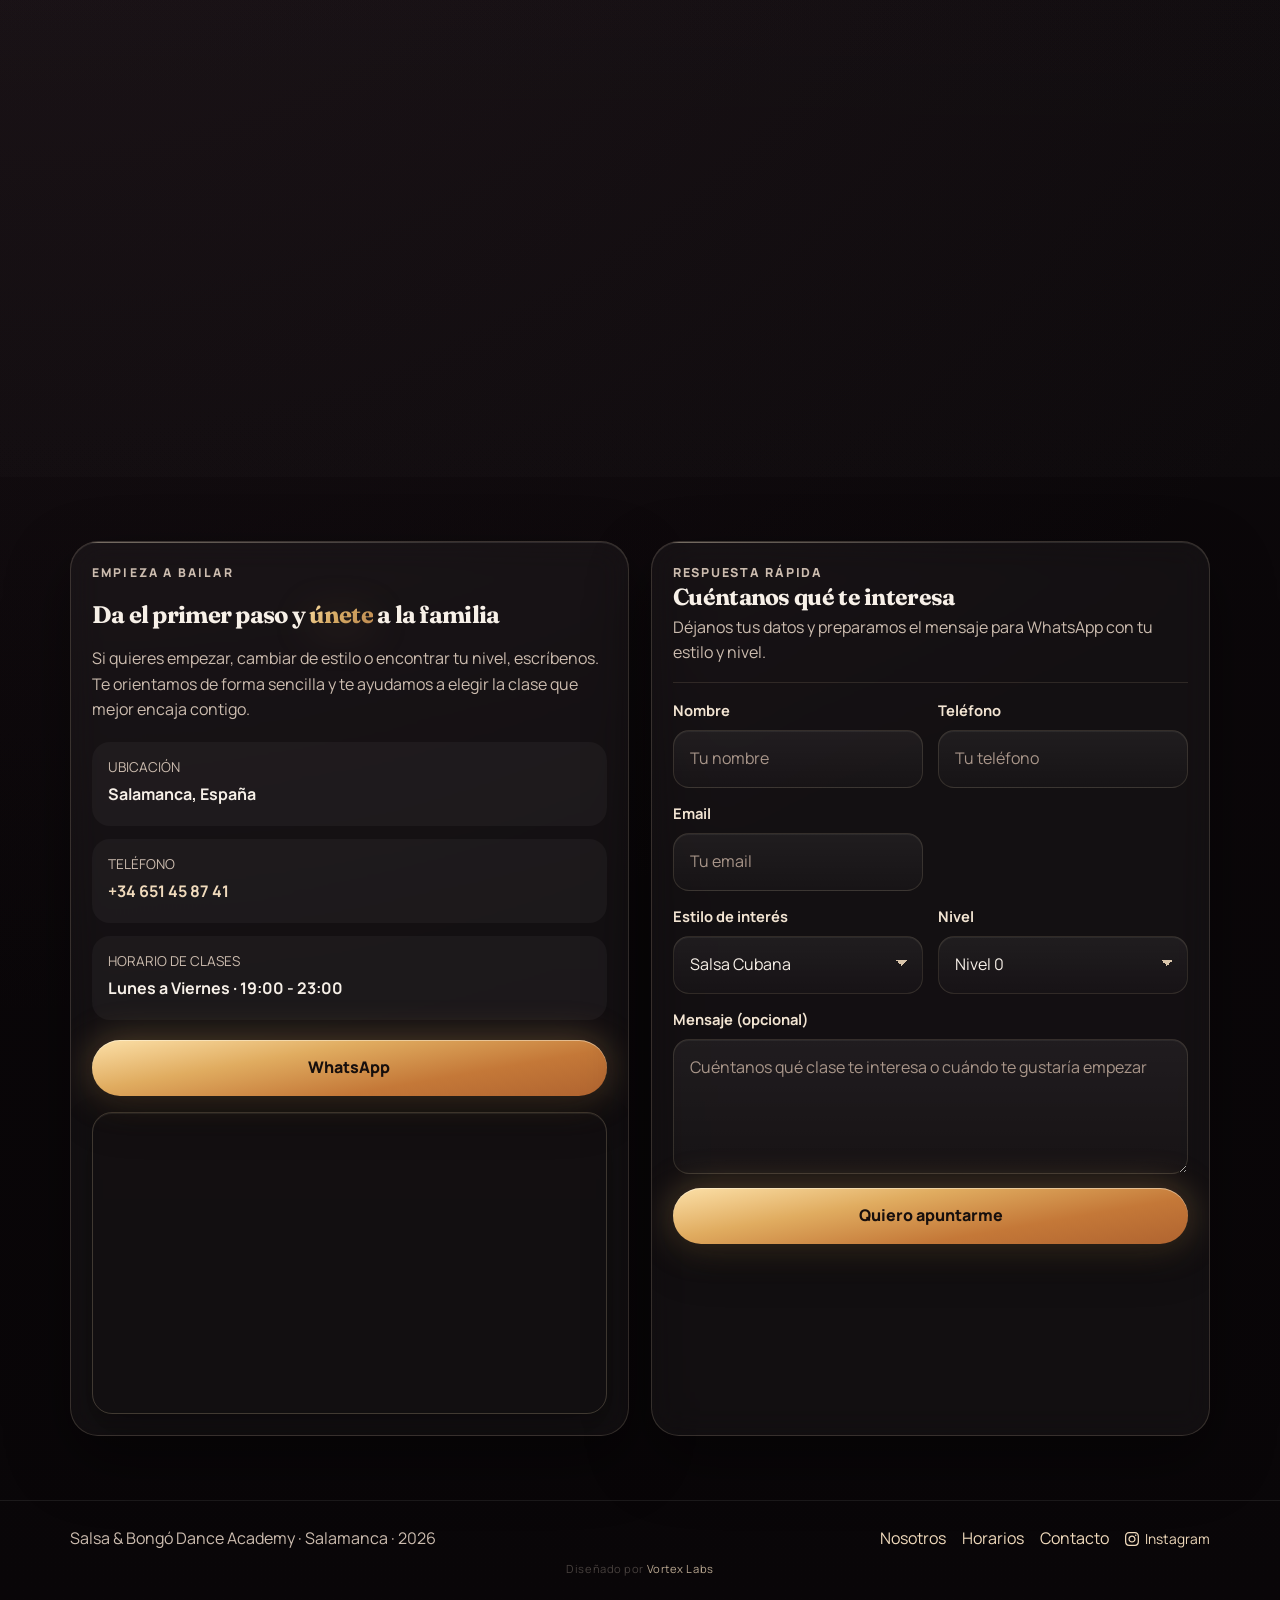
==== commit 8d5f51ab: "Add tagline line breaks and social image metadata for link previews" ====
--- a/index.html
+++ b/index.html
@@ -19,12 +19,18 @@
   <meta property="og:url" content="https://www.salsaybongodanceacademy.com/" />
   <meta property="og:site_name" content="Salsa &amp; Bongó Dance Academy" />
   <meta property="og:locale" content="es_ES" />
+  <meta property="og:image" content="https://www.salsaybongodanceacademy.com/images/logo.png" />
+  <meta property="og:image:secure_url" content="https://www.salsaybongodanceacademy.com/images/logo.png" />
+  <meta property="og:image:type" content="image/png" />
+  <meta property="og:image:alt" content="Logo de Salsa y Bongó Dance Academy" />
   <meta name="twitter:card" content="summary_large_image" />
   <meta name="twitter:title" content="Salsa &amp; Bongó Dance Academy" />
   <meta
     name="twitter:description"
     content="Escuela de baile latino en Salamanca con horarios reales, profesorado especializado y una comunidad que engancha."
   />
+  <meta name="twitter:image" content="https://www.salsaybongodanceacademy.com/images/logo.png" />
+  <meta name="twitter:image:alt" content="Logo de Salsa y Bongó Dance Academy" />
   <link rel="canonical" href="https://www.salsaybongodanceacademy.com/" />
   <link rel="icon" type="image/png" sizes="32x32" href="favicon-32x32.png" />
   <link rel="icon" type="image/png" sizes="16x16" href="favicon-16x16.png" />
@@ -103,7 +109,7 @@
               <span class="hero-bongo">Bongó</span><br />
               <span class="hero-academy">Dance Academy</span>
             </h1>
-            <p class="hero-tagline">NUEVO NOMBRE, MISMA ESENCIA. NUEVA ENERGÍA.</p>
+            <p class="hero-tagline">NUEVO NOMBRE, MISMA ESENCIA.<br />NUEVA ENERGÍA.</p>
             <p class="lead">
               Salsa &amp; Bongó Dance Academy abre una nueva etapa en Salamanca con la misma esencia que siempre ha hecho especial este proyecto: baile latino, cercanía y una energía que se contagia desde la primera clase.
             </p>
@@ -171,7 +177,7 @@
           <div class="section-heading reveal-up">
             <p class="eyebrow">QUIÉNES SOMOS</p>
             <h2>Nuevo nombre, <span class="heading-accent">misma pasión</span> por el baile latino</h2>
-            <p class="section-motto">NUEVO NOMBRE, MISMA ESENCIA. NUEVA ENERGÍA.</p>
+            <p class="section-motto">NUEVO NOMBRE, MISMA ESENCIA.<br />NUEVA ENERGÍA.</p>
             <p>
               Seguimos con la misma ilusión de compartir salsa, bachata, kizomba y otros estilos con todas las personas que quieren aprender, soltar el cuerpo y vivir el baile de cerca.
             </p>
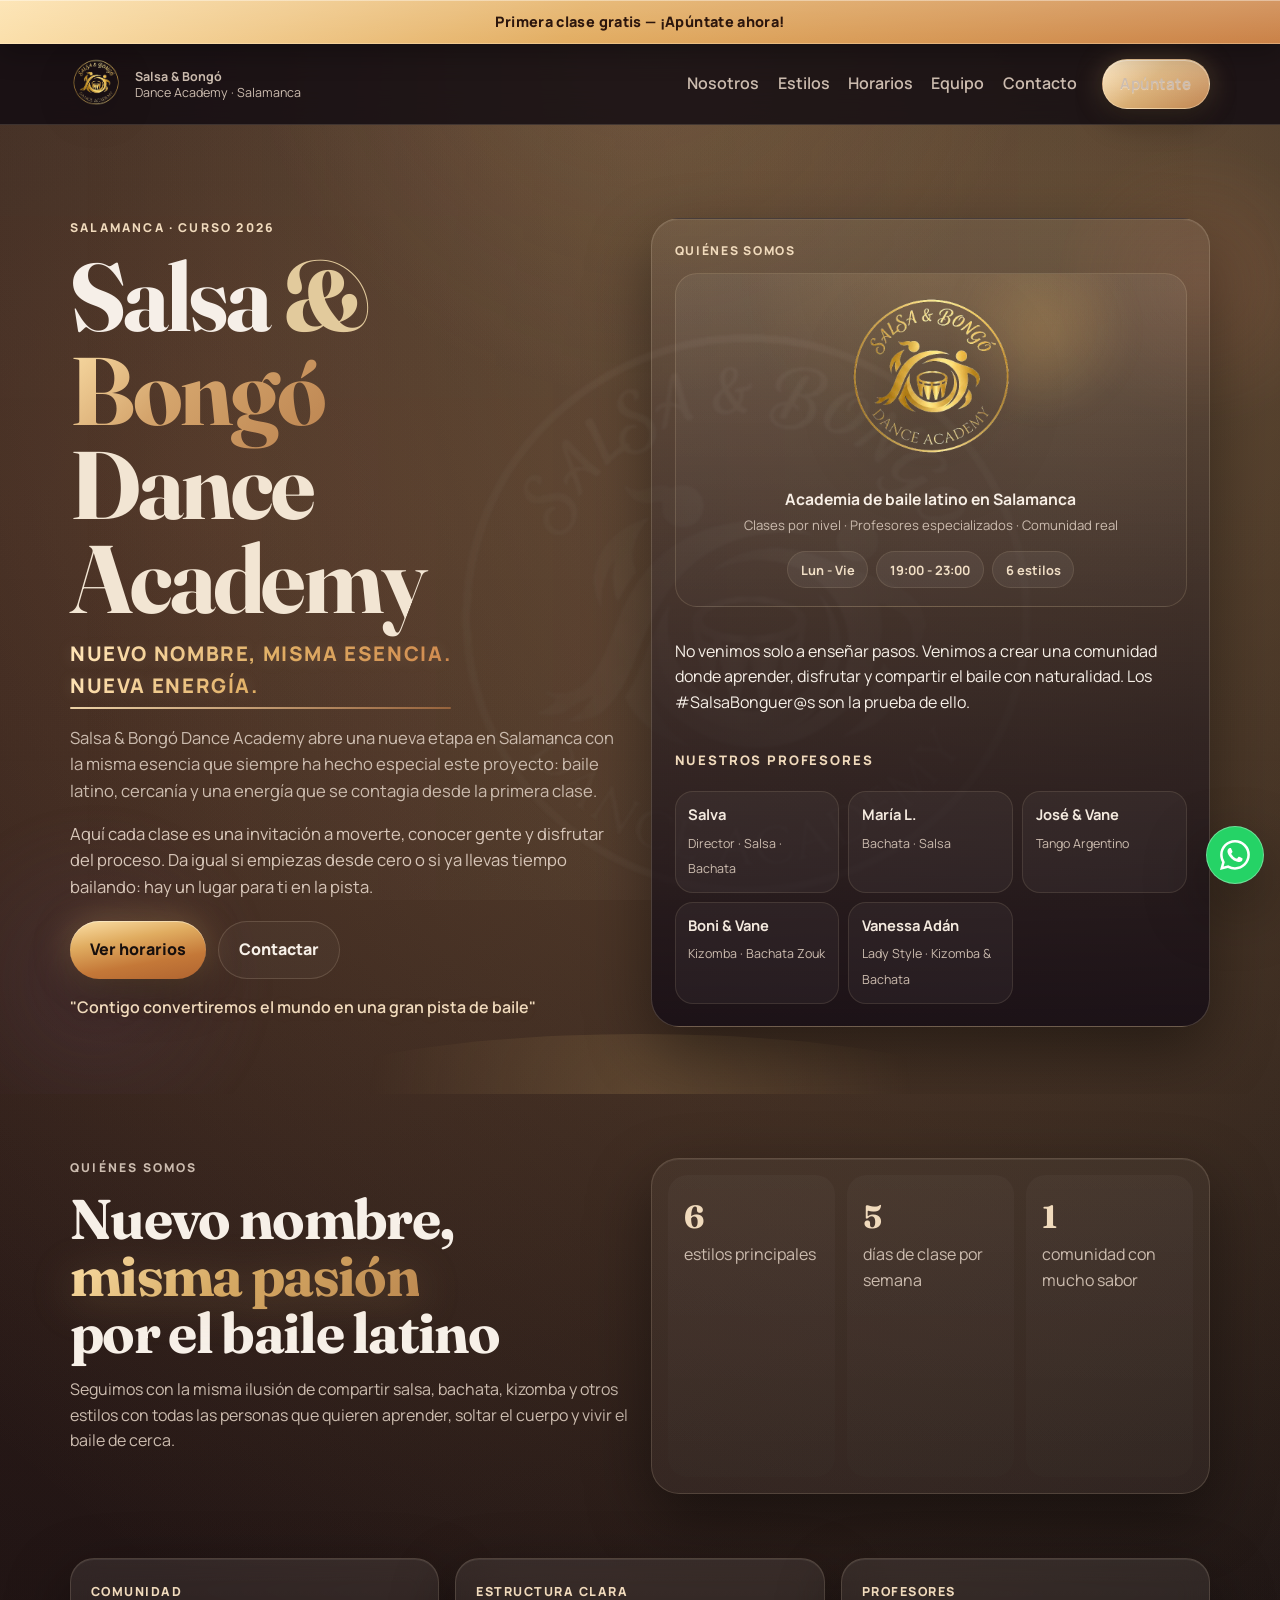
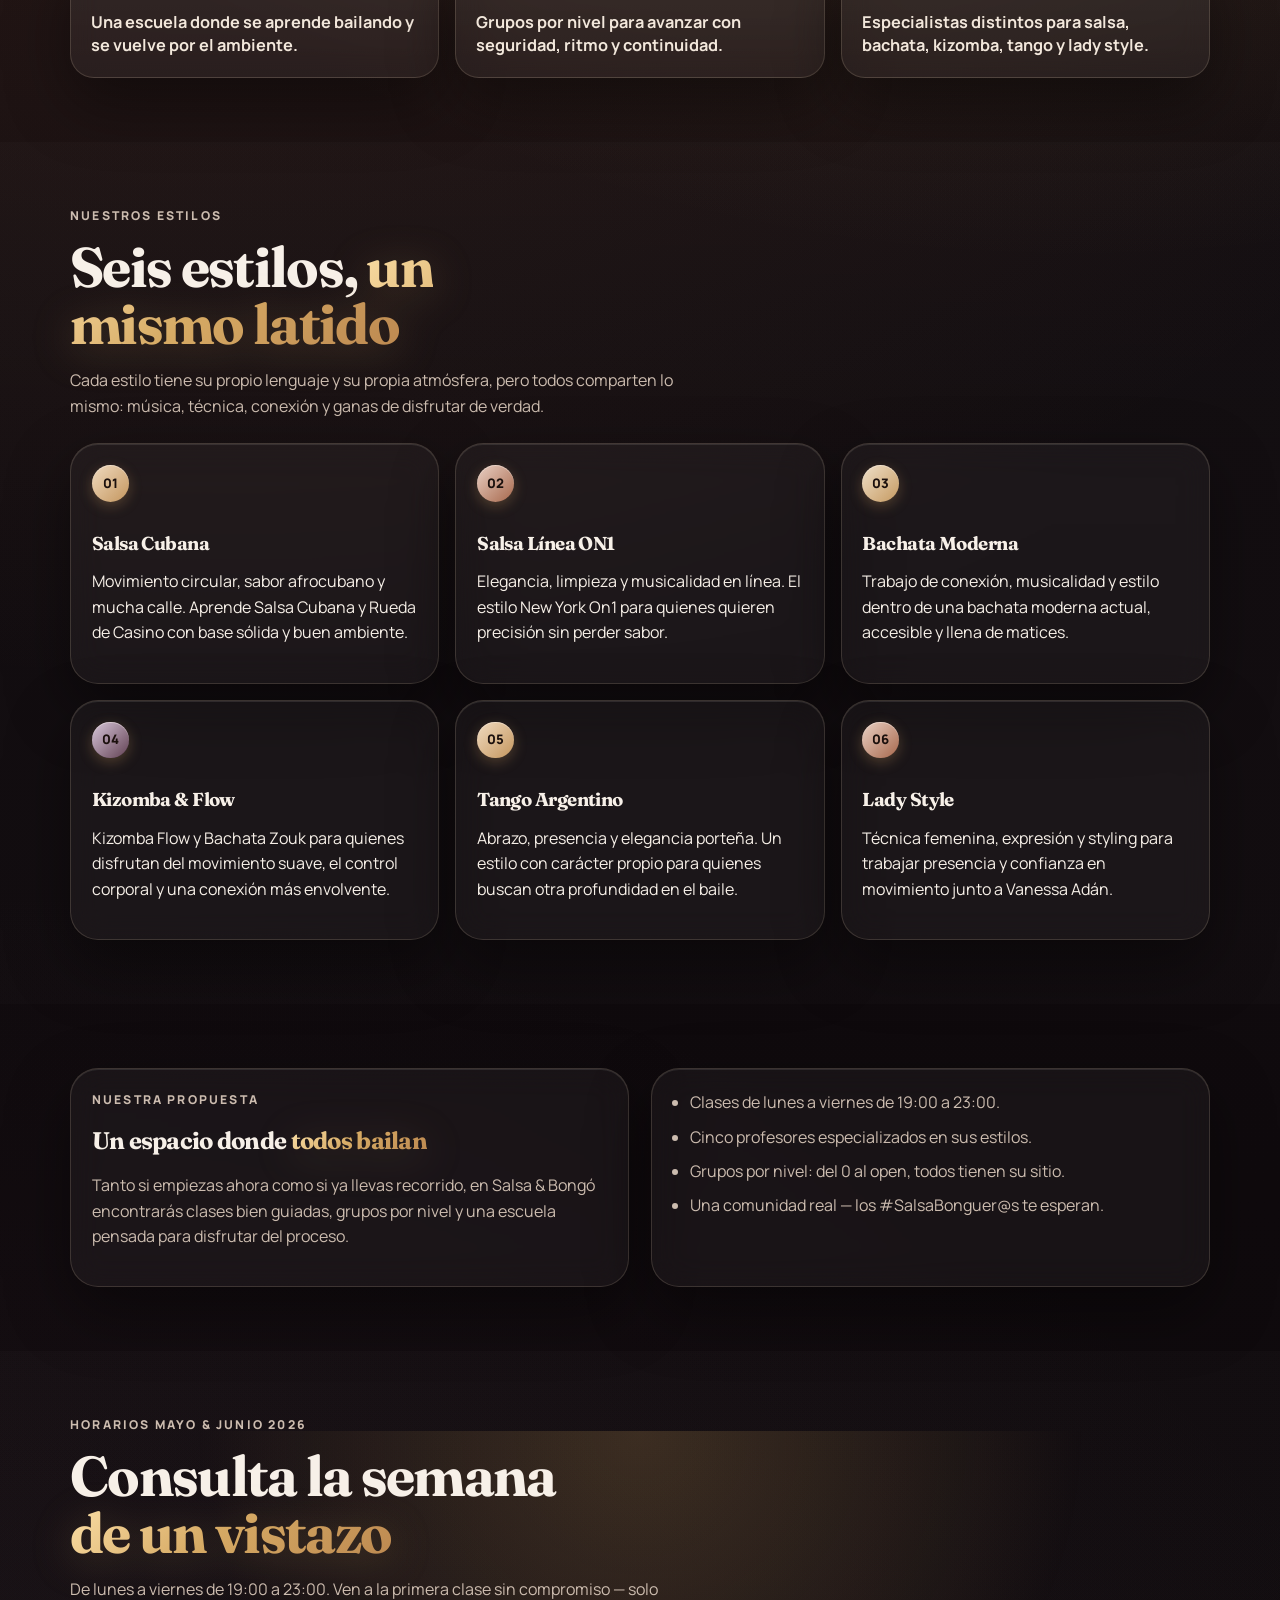
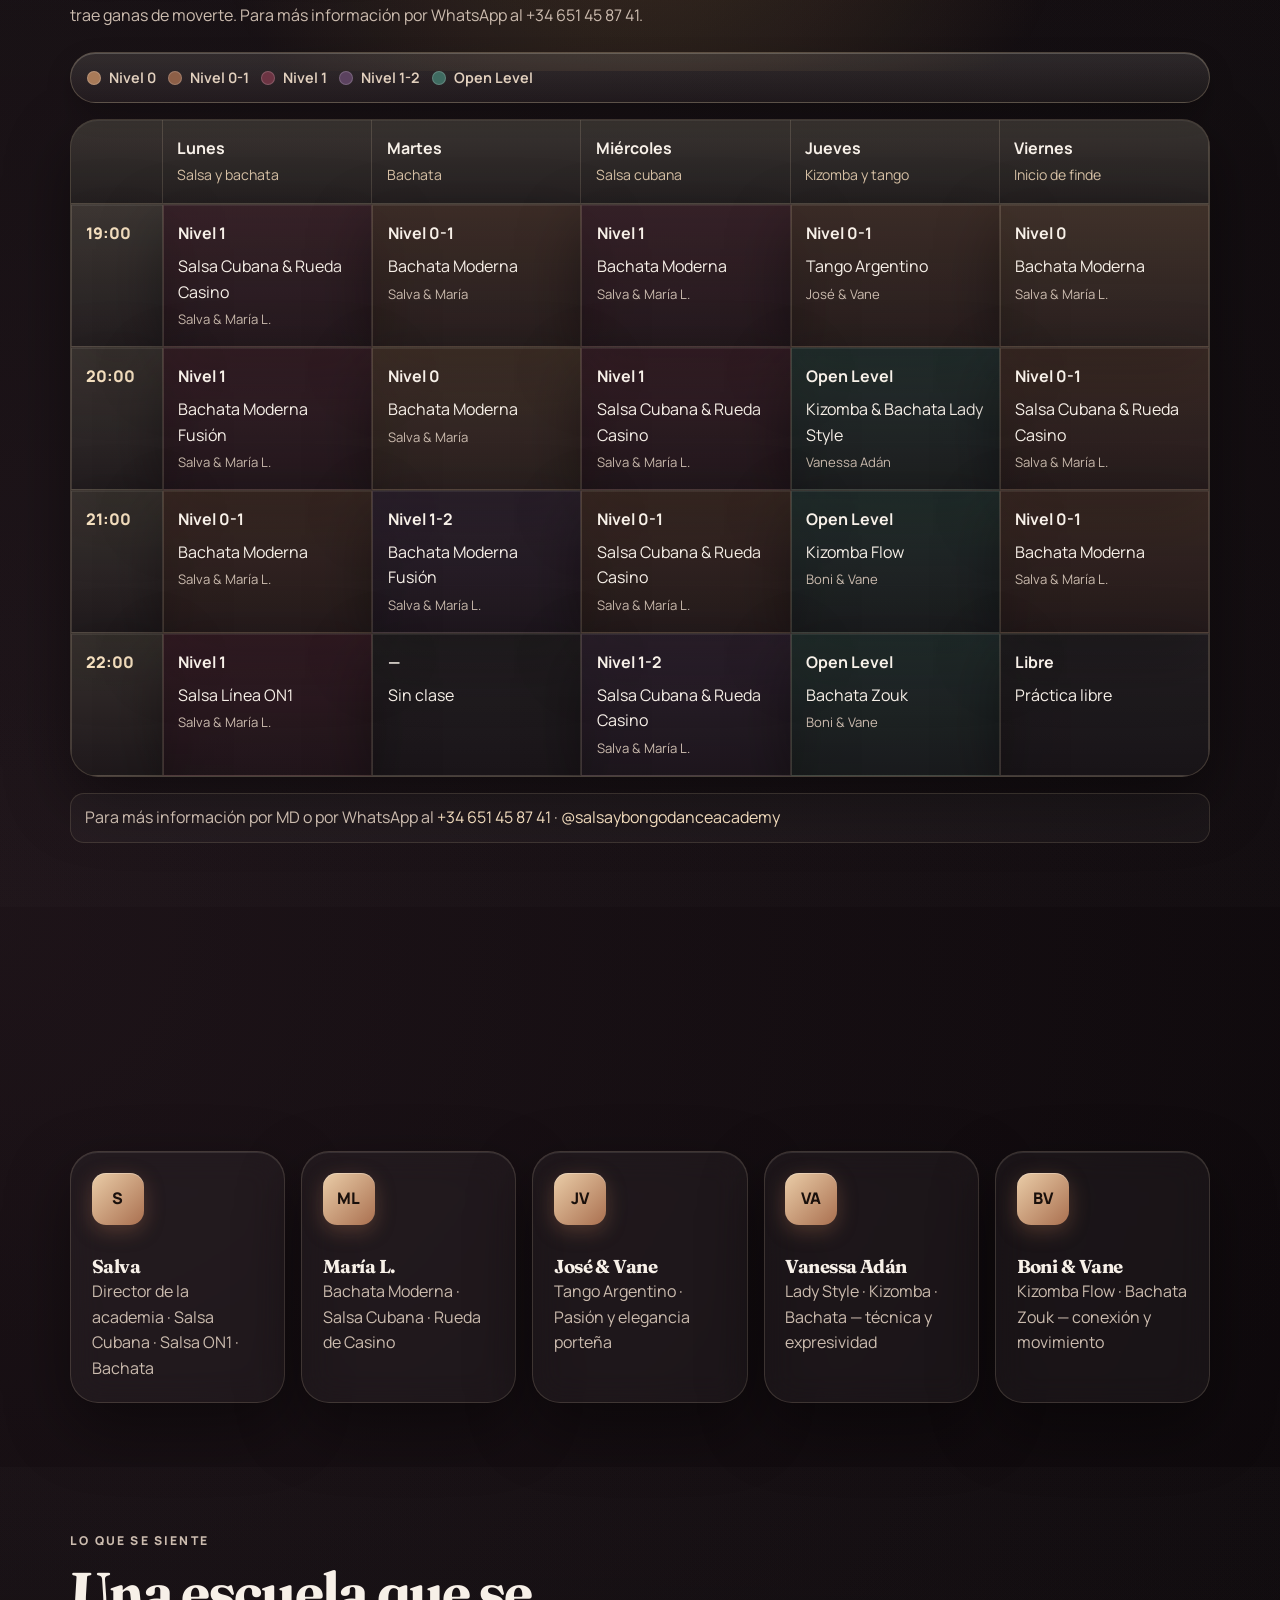
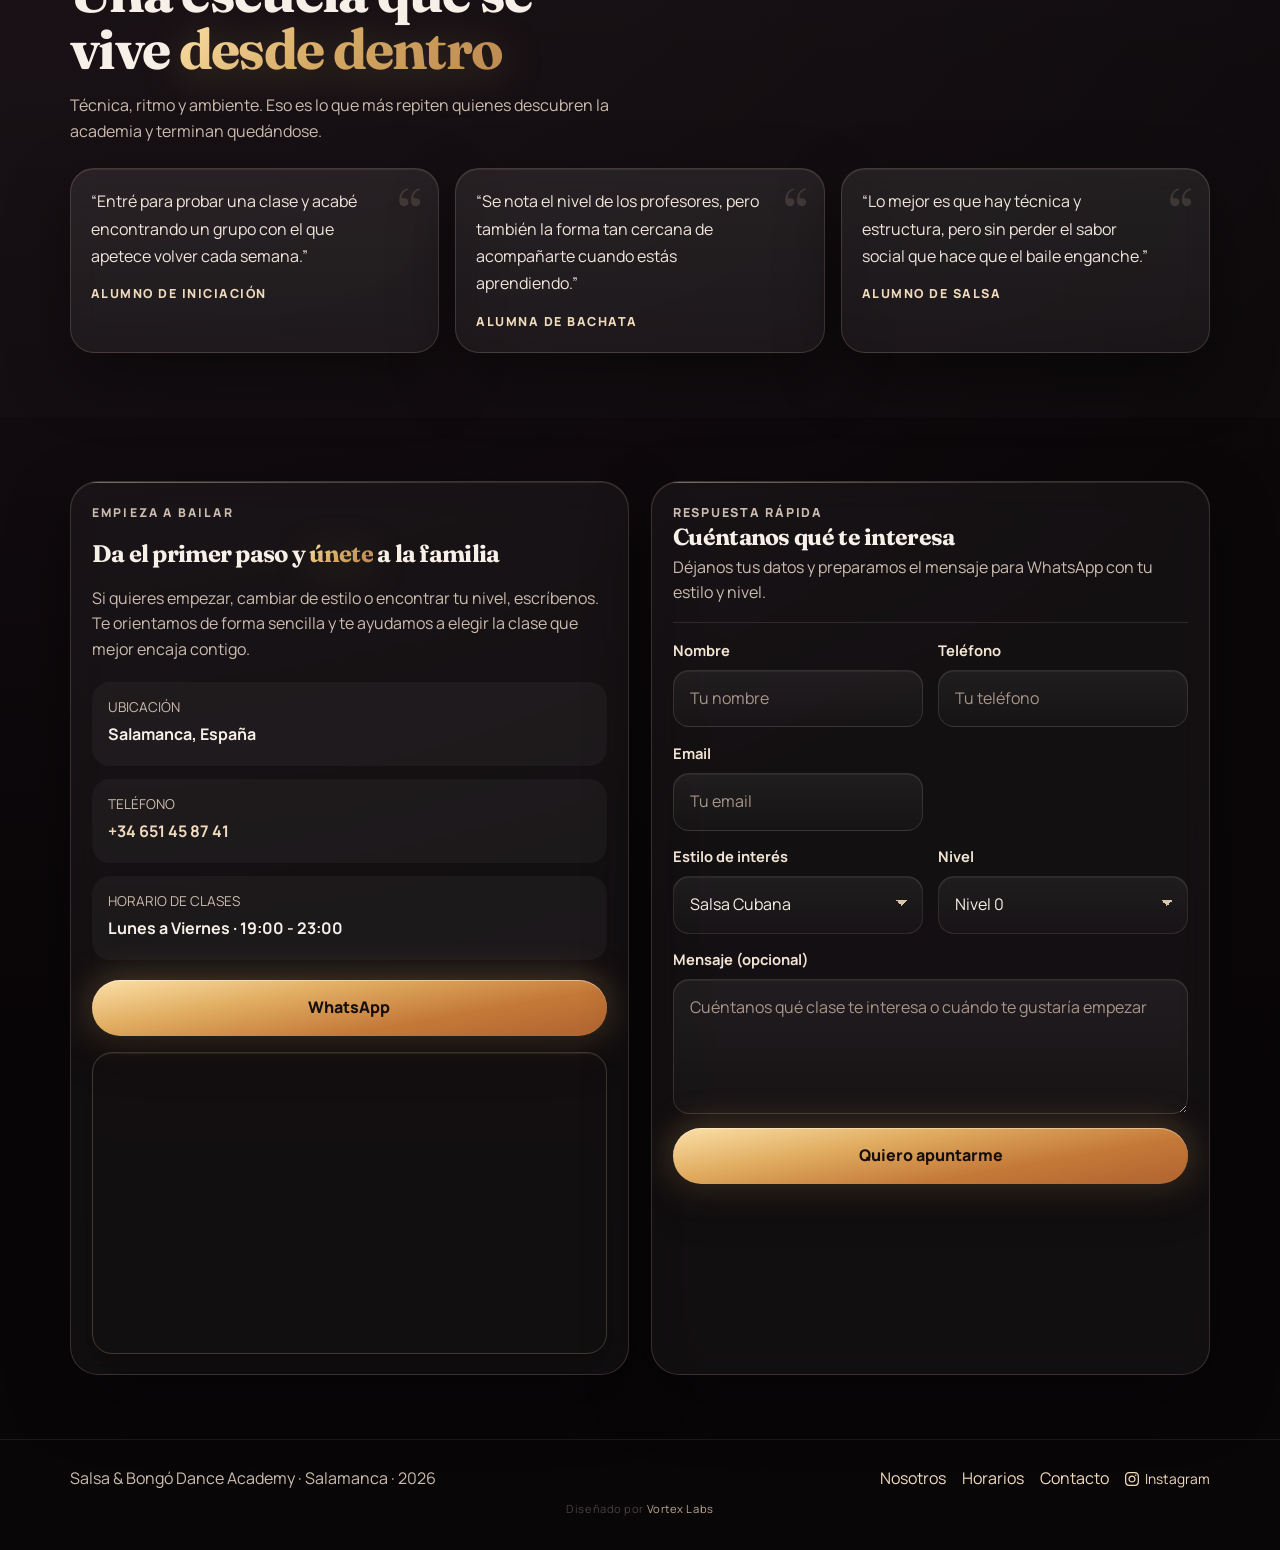
==== commit c6eb4b8c: "Final copy polish: reduce slogan repetition and align OG description" ====
--- a/index.html
+++ b/index.html
@@ -13,7 +13,7 @@
   <meta property="og:title" content="Salsa &amp; Bongó Dance Academy" />
   <meta
     property="og:description"
-    content="Nuevo nombre, mismo espíritu. Escuela de baile latino en Salamanca con horarios reales, profesorado especializado y una comunidad que engancha."
+    content="Nuevo nombre, misma esencia. Nueva energía. Escuela de baile latino en Salamanca con horarios reales, profesorado especializado y una comunidad que engancha."
   />
   <meta property="og:type" content="website" />
   <meta property="og:url" content="https://www.salsaybongodanceacademy.com/" />
@@ -177,7 +177,6 @@
           <div class="section-heading reveal-up">
             <p class="eyebrow">QUIÉNES SOMOS</p>
             <h2>Nuevo nombre, <span class="heading-accent">misma pasión</span> por el baile latino</h2>
-            <p class="section-motto">NUEVO NOMBRE, MISMA ESENCIA.<br />NUEVA ENERGÍA.</p>
             <p>
               Seguimos con la misma ilusión de compartir salsa, bachata, kizomba y otros estilos con todas las personas que quieren aprender, soltar el cuerpo y vivir el baile de cerca.
             </p>
@@ -296,7 +295,7 @@
             <p class="eyebrow">HORARIOS MAYO &amp; JUNIO 2026</p>
             <h2>Consulta la semana <span class="heading-accent">de un vistazo</span></h2>
             <p>
-              De lunes a viernes de 19:00 a 23:00. Ven a la primera clase sin compromiso — solo trae ganas de moverte. Para más info por WhatsApp al <a href="https://wa.me/34651458741" target="_blank" rel="noreferrer">+34 651 45 87 41</a>.
+              De lunes a viernes de 19:00 a 23:00. Ven a la primera clase sin compromiso — solo trae ganas de moverte. Para más información por WhatsApp al <a href="https://wa.me/34651458741" target="_blank" rel="noreferrer">+34 651 45 87 41</a>.
             </p>
           </div>
 
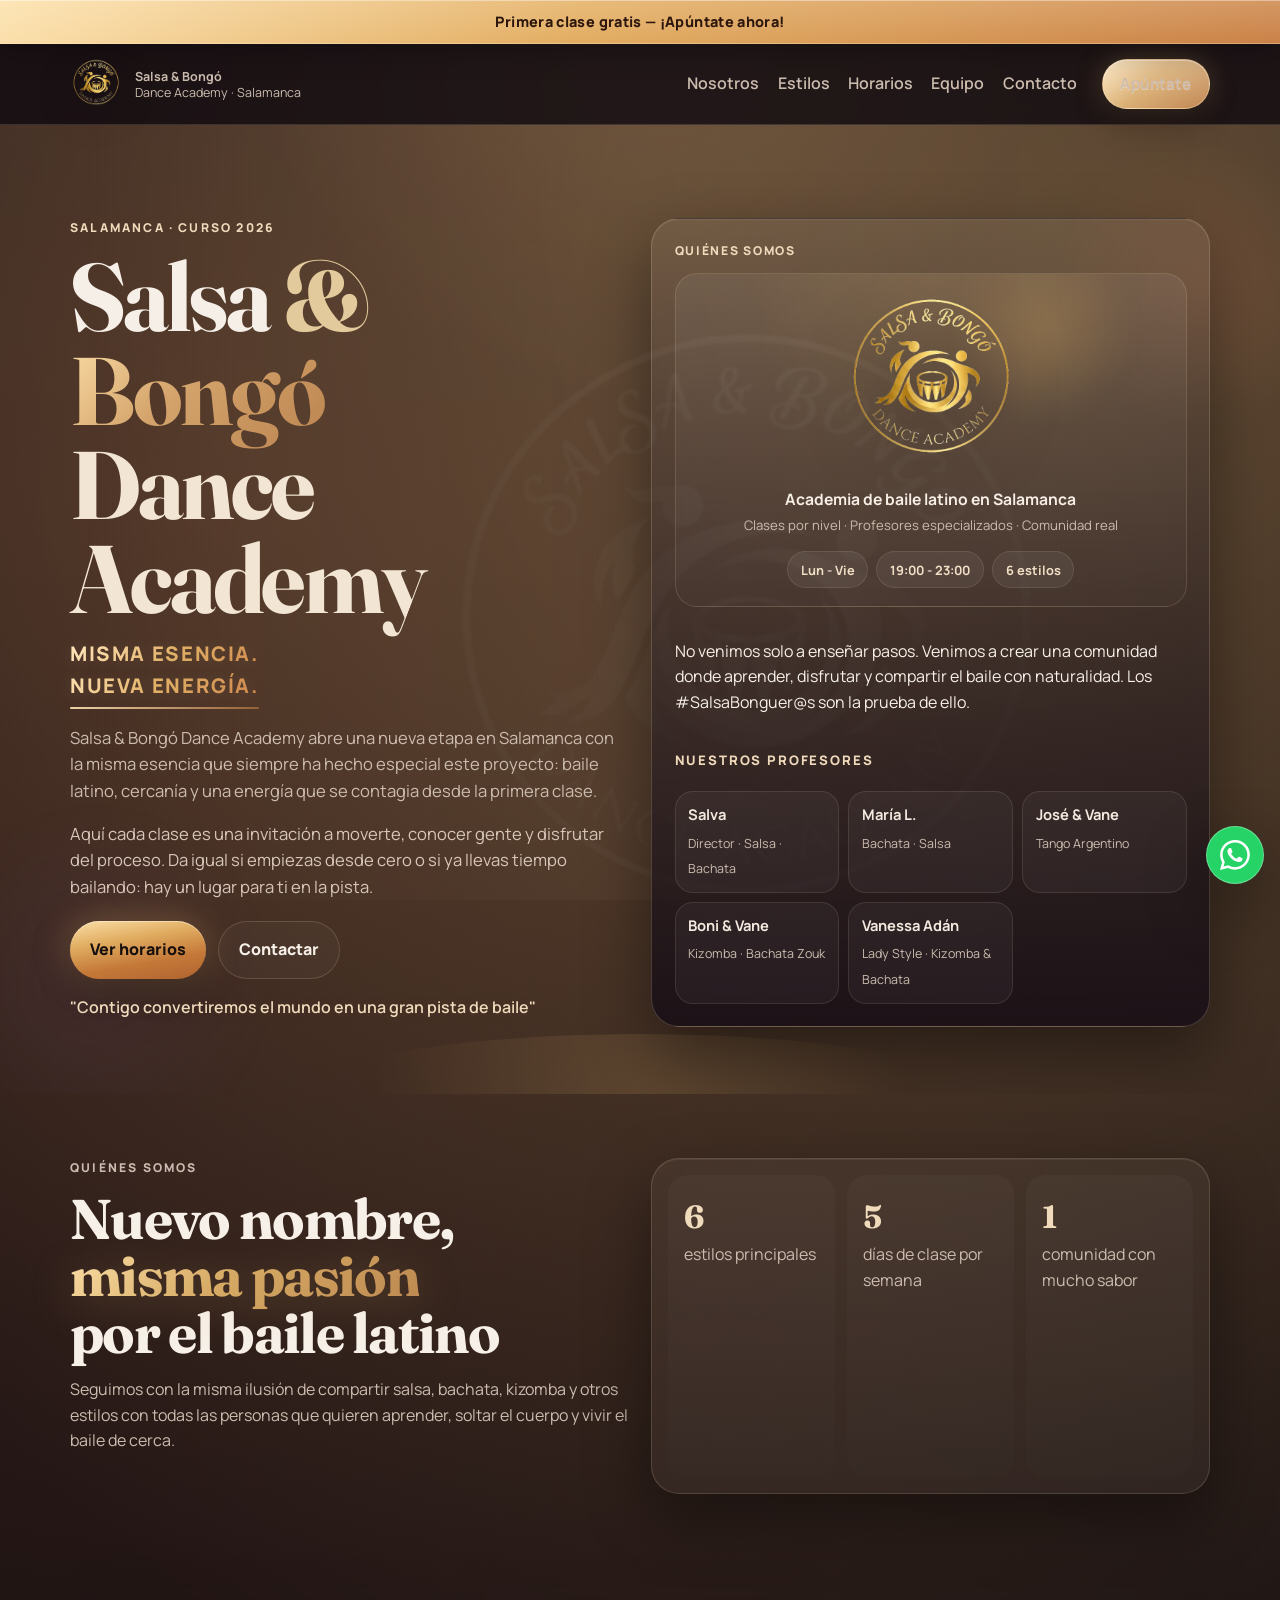
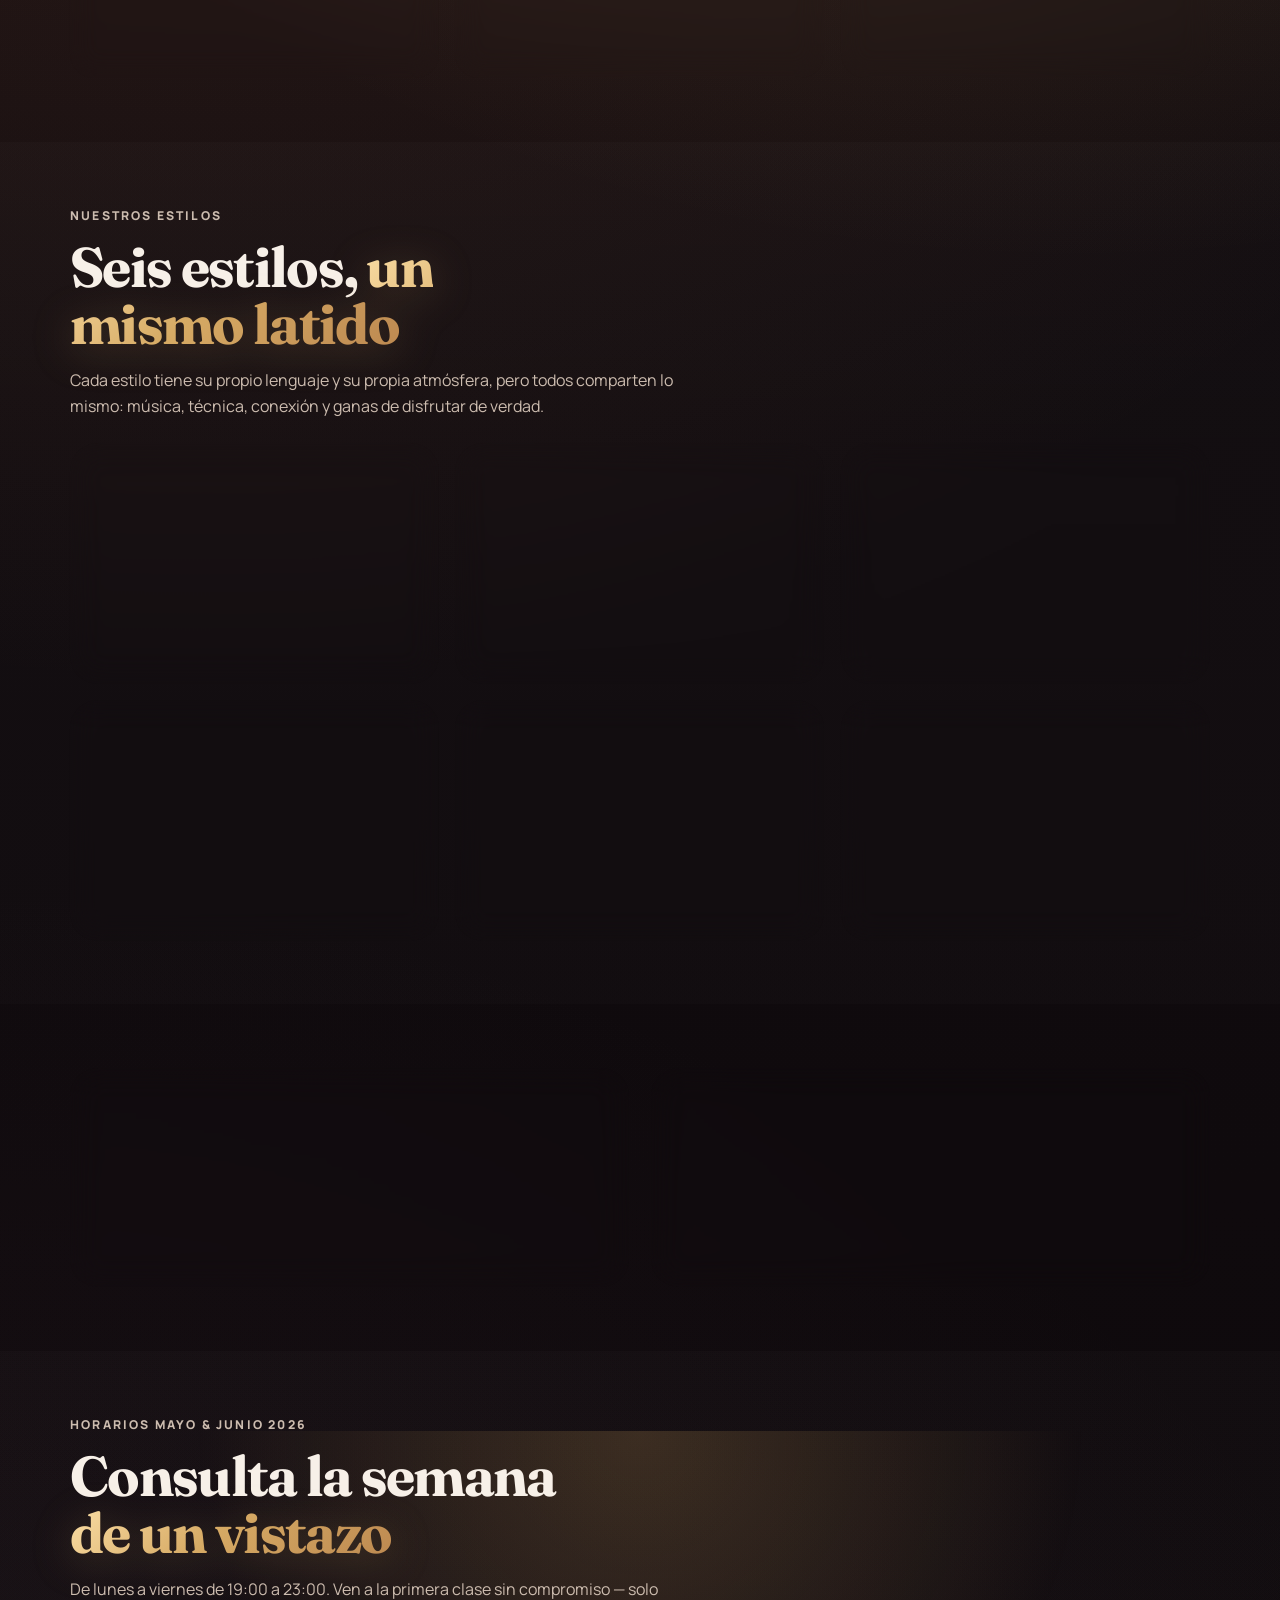
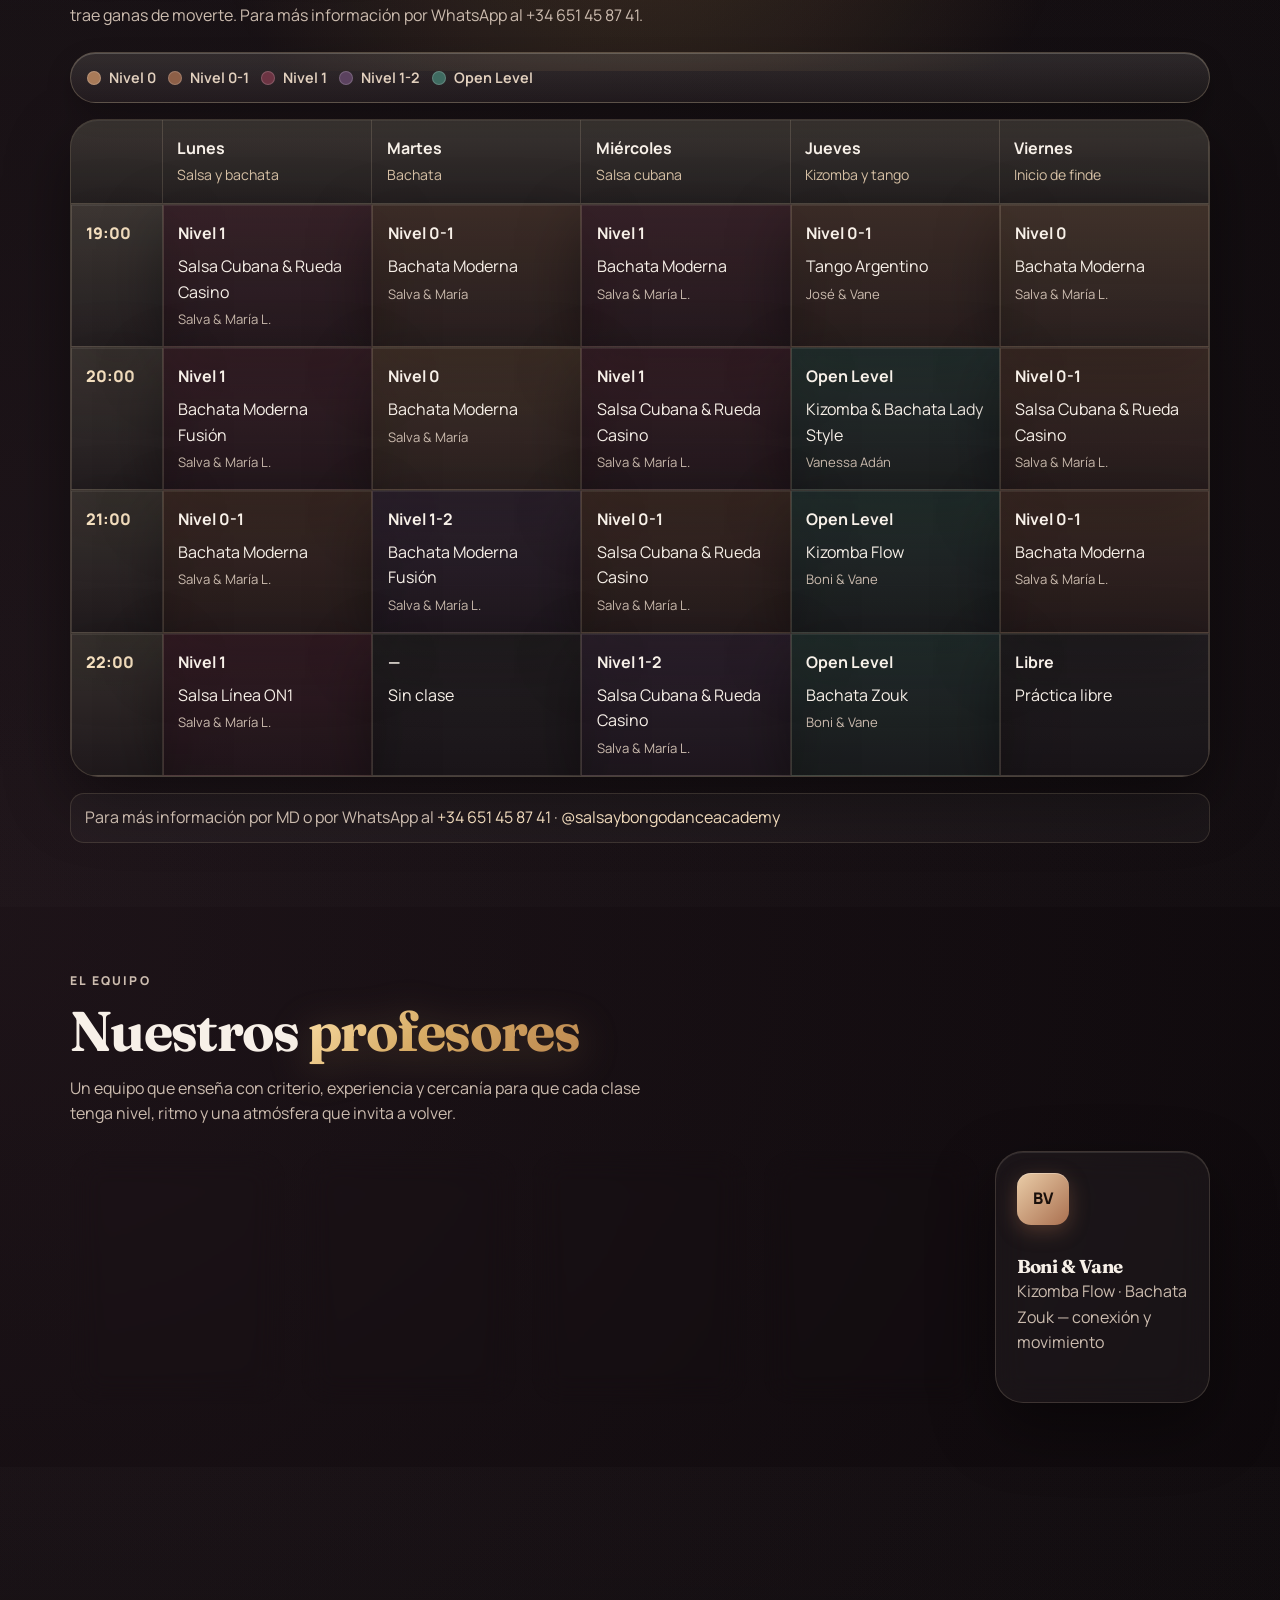
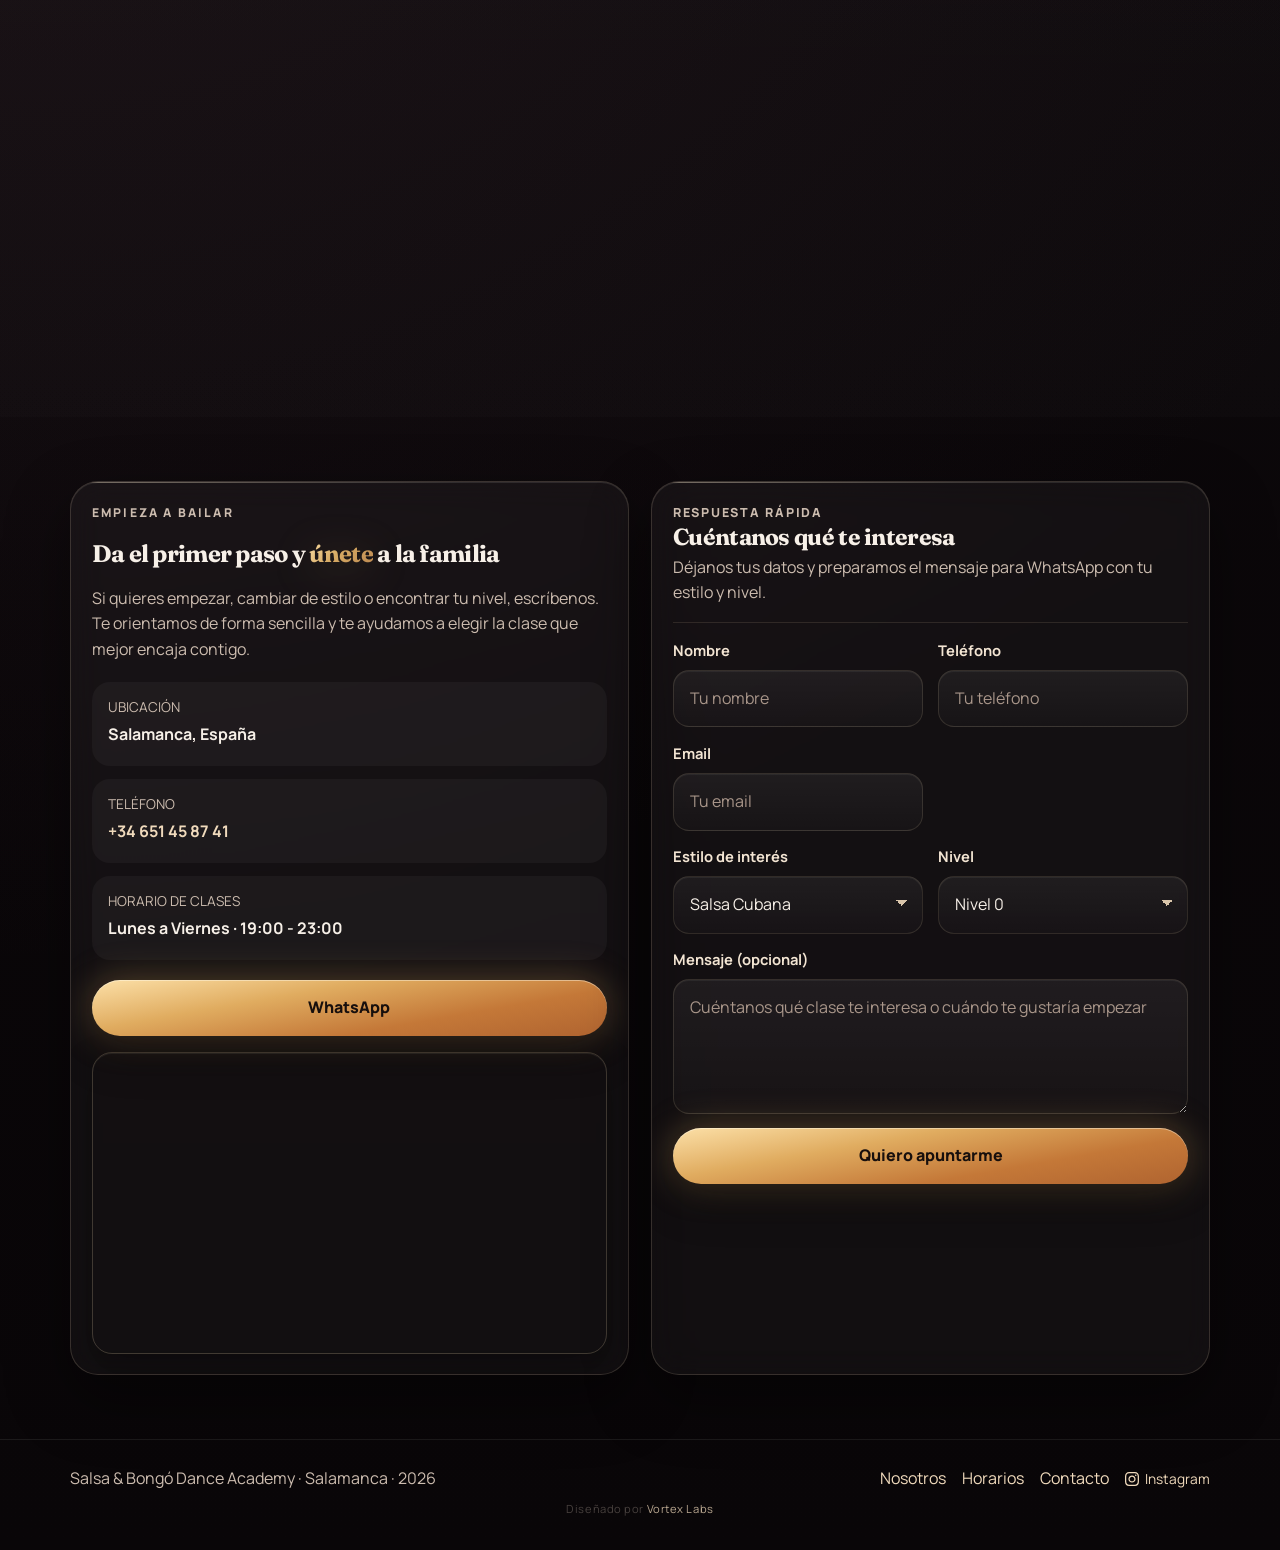
==== commit c78551b0: "Final polish: revert hero slogan to timeless wording" ====
--- a/index.html
+++ b/index.html
@@ -109,7 +109,7 @@
               <span class="hero-bongo">Bongó</span><br />
               <span class="hero-academy">Dance Academy</span>
             </h1>
-            <p class="hero-tagline">NUEVO NOMBRE, MISMA ESENCIA.<br />NUEVA ENERGÍA.</p>
+            <p class="hero-tagline">MISMA ESENCIA.<br />NUEVA ENERGÍA.</p>
             <p class="lead">
               Salsa &amp; Bongó Dance Academy abre una nueva etapa en Salamanca con la misma esencia que siempre ha hecho especial este proyecto: baile latino, cercanía y una energía que se contagia desde la primera clase.
             </p>
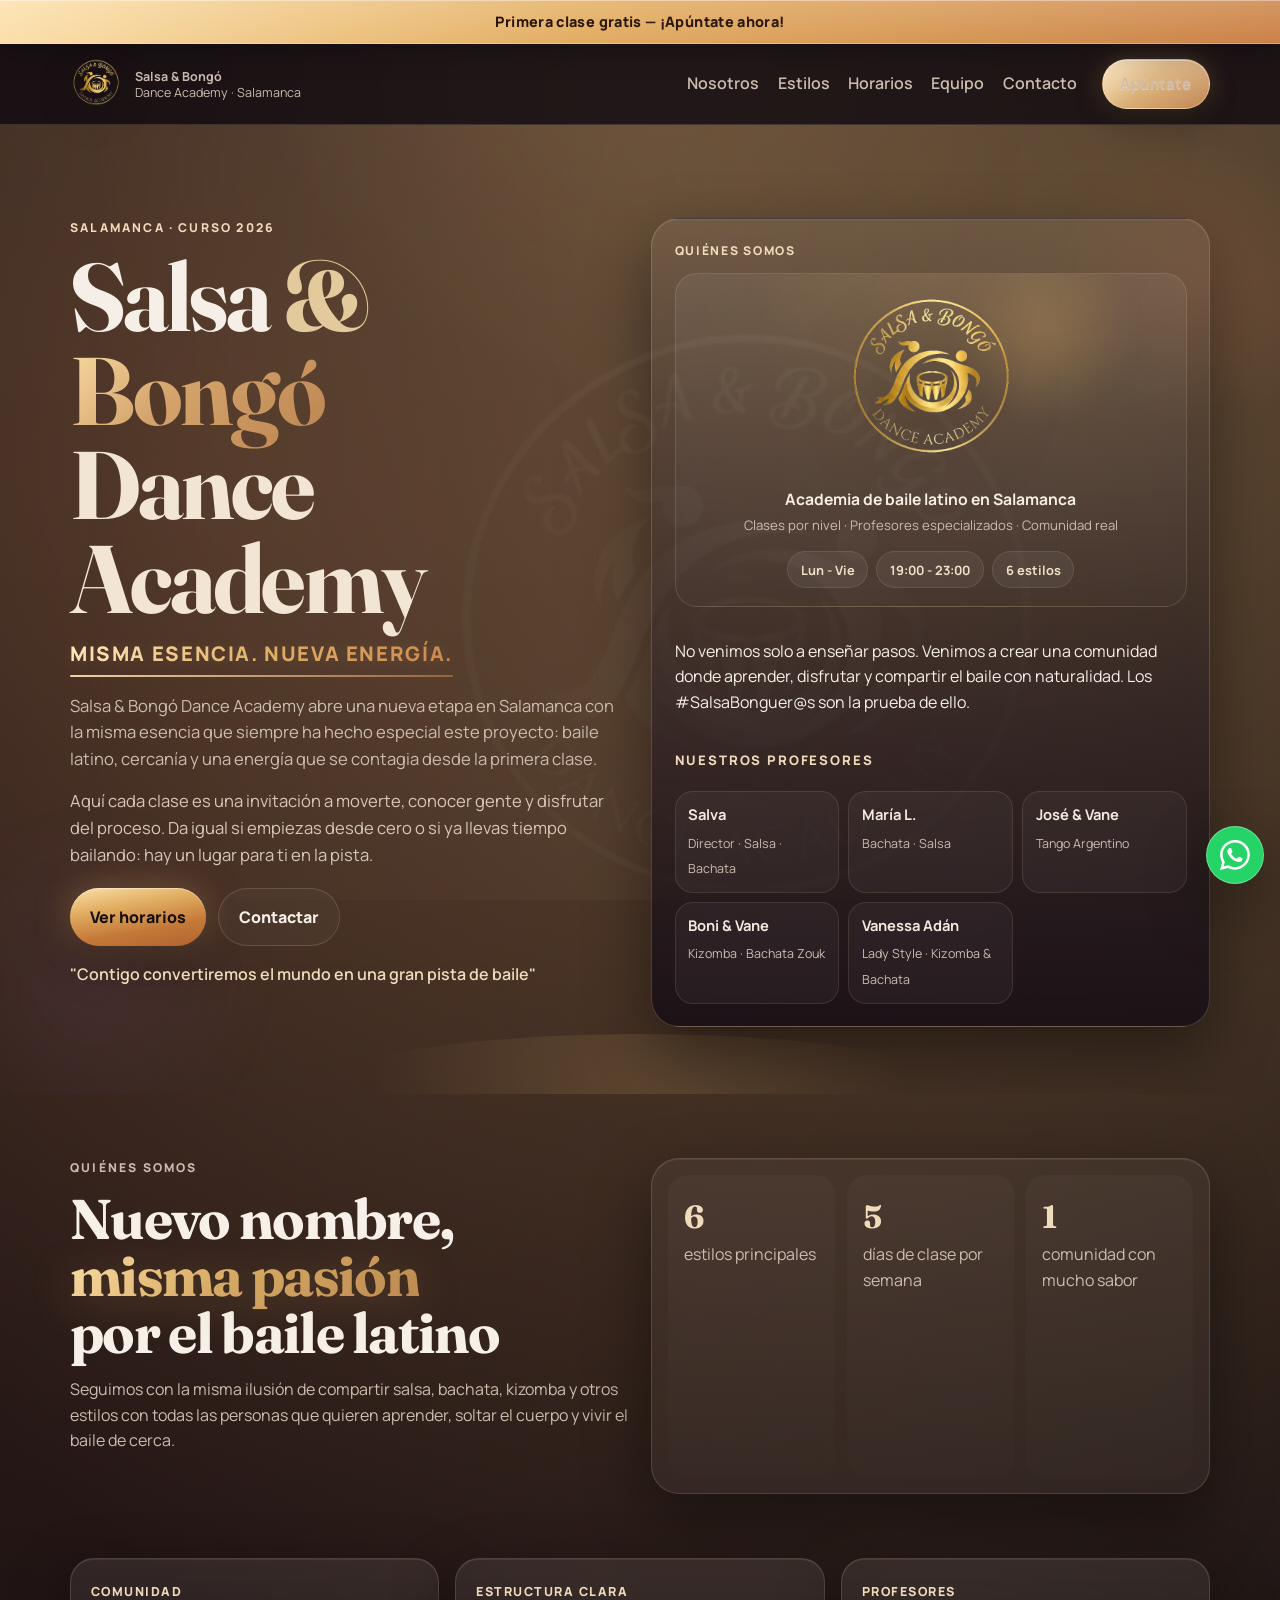
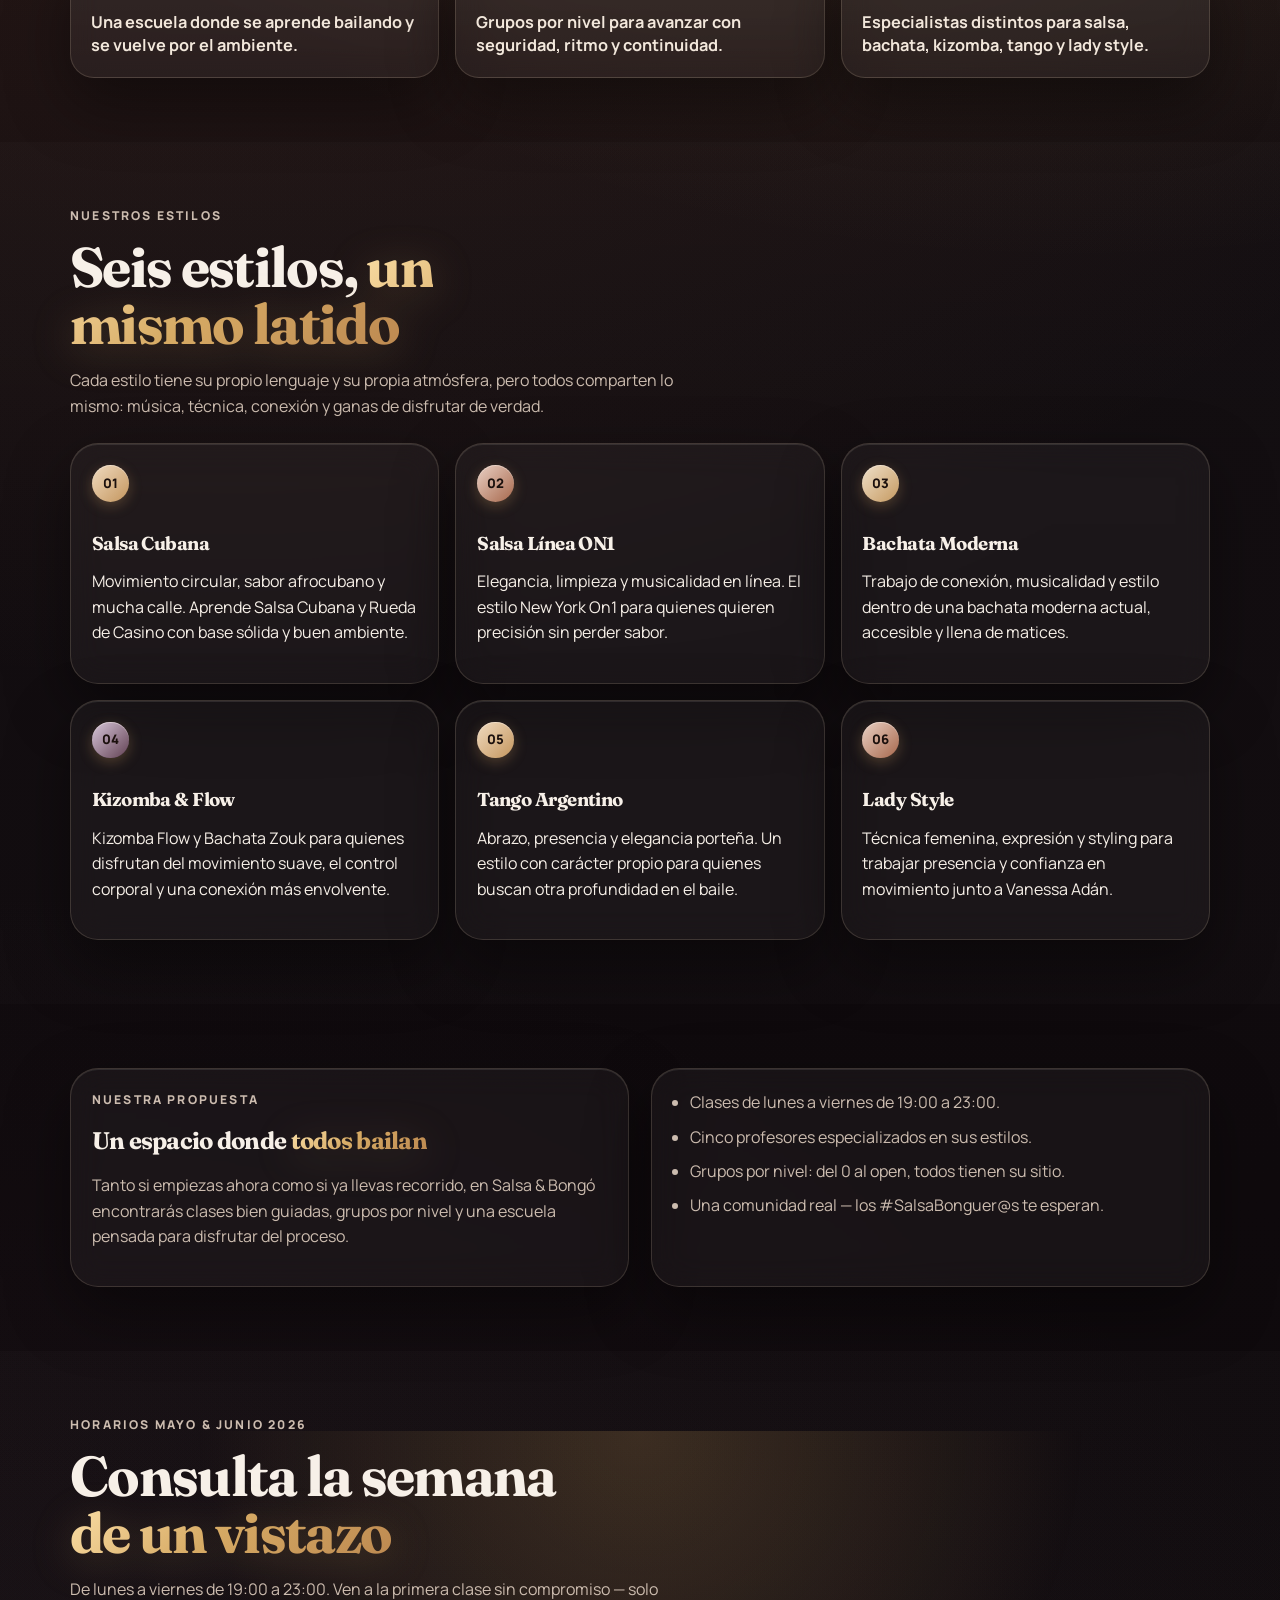
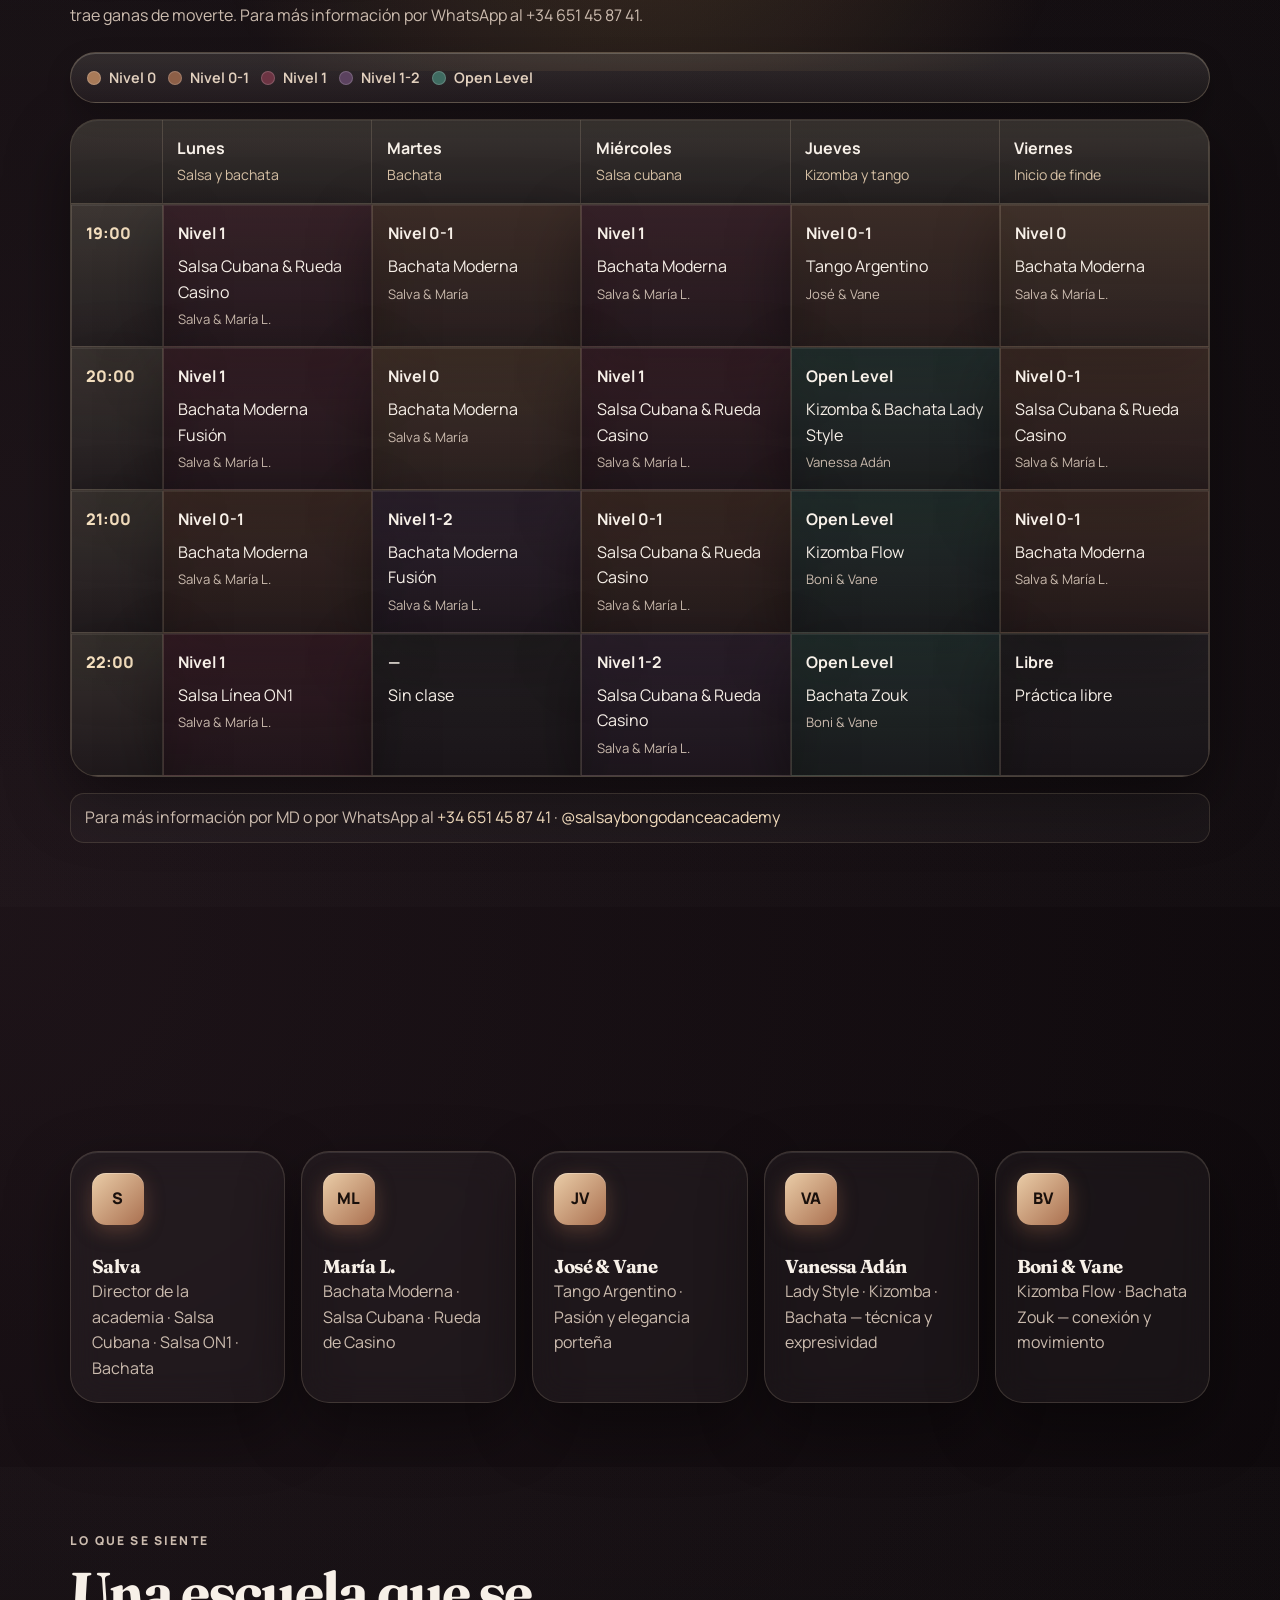
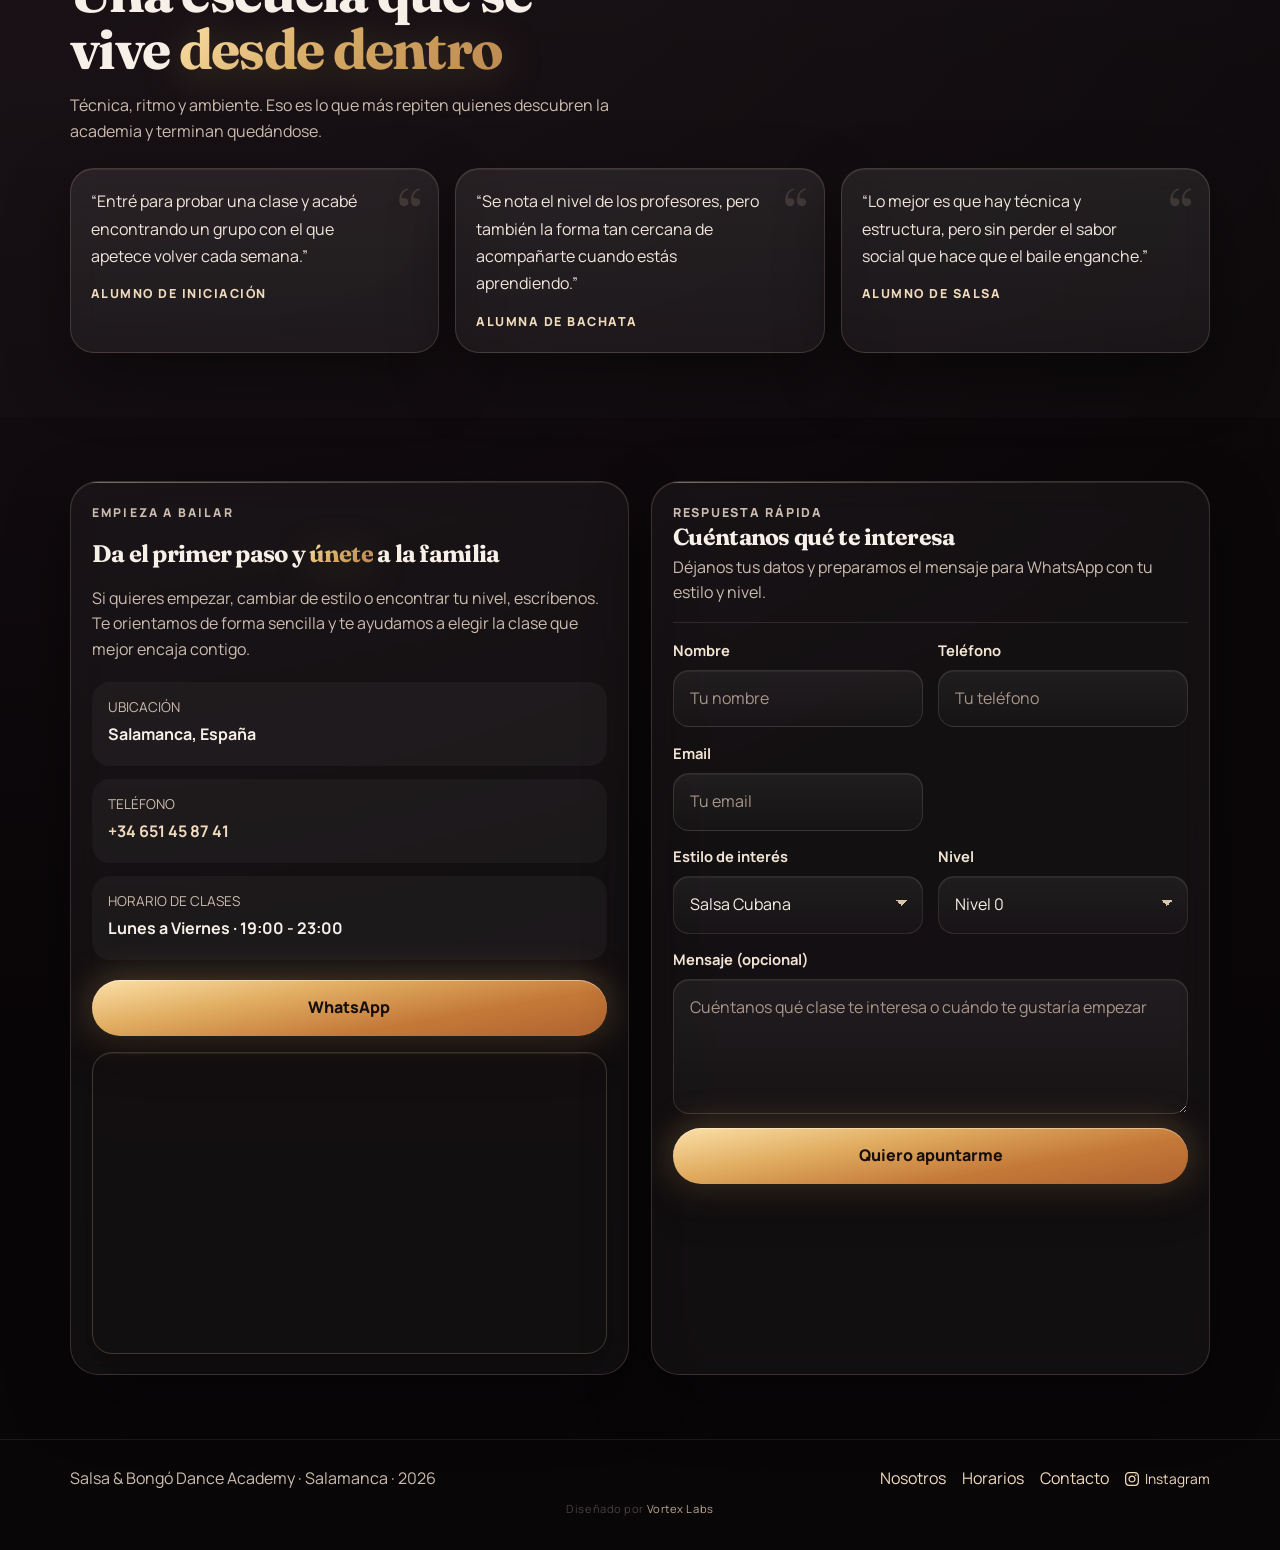
==== commit 826dffeb: "Final tweak: single-line hero tagline and expanded OG image metadata" ====
--- a/index.html
+++ b/index.html
@@ -20,8 +20,11 @@
   <meta property="og:site_name" content="Salsa &amp; Bongó Dance Academy" />
   <meta property="og:locale" content="es_ES" />
   <meta property="og:image" content="https://www.salsaybongodanceacademy.com/images/logo.png" />
+  <meta property="og:image:url" content="https://www.salsaybongodanceacademy.com/images/logo.png" />
   <meta property="og:image:secure_url" content="https://www.salsaybongodanceacademy.com/images/logo.png" />
   <meta property="og:image:type" content="image/png" />
+  <meta property="og:image:width" content="500" />
+  <meta property="og:image:height" content="500" />
   <meta property="og:image:alt" content="Logo de Salsa y Bongó Dance Academy" />
   <meta name="twitter:card" content="summary_large_image" />
   <meta name="twitter:title" content="Salsa &amp; Bongó Dance Academy" />
@@ -109,7 +112,7 @@
               <span class="hero-bongo">Bongó</span><br />
               <span class="hero-academy">Dance Academy</span>
             </h1>
-            <p class="hero-tagline">MISMA ESENCIA.<br />NUEVA ENERGÍA.</p>
+            <p class="hero-tagline">MISMA ESENCIA. NUEVA ENERGÍA.</p>
             <p class="lead">
               Salsa &amp; Bongó Dance Academy abre una nueva etapa en Salamanca con la misma esencia que siempre ha hecho especial este proyecto: baile latino, cercanía y una energía que se contagia desde la primera clase.
             </p>
